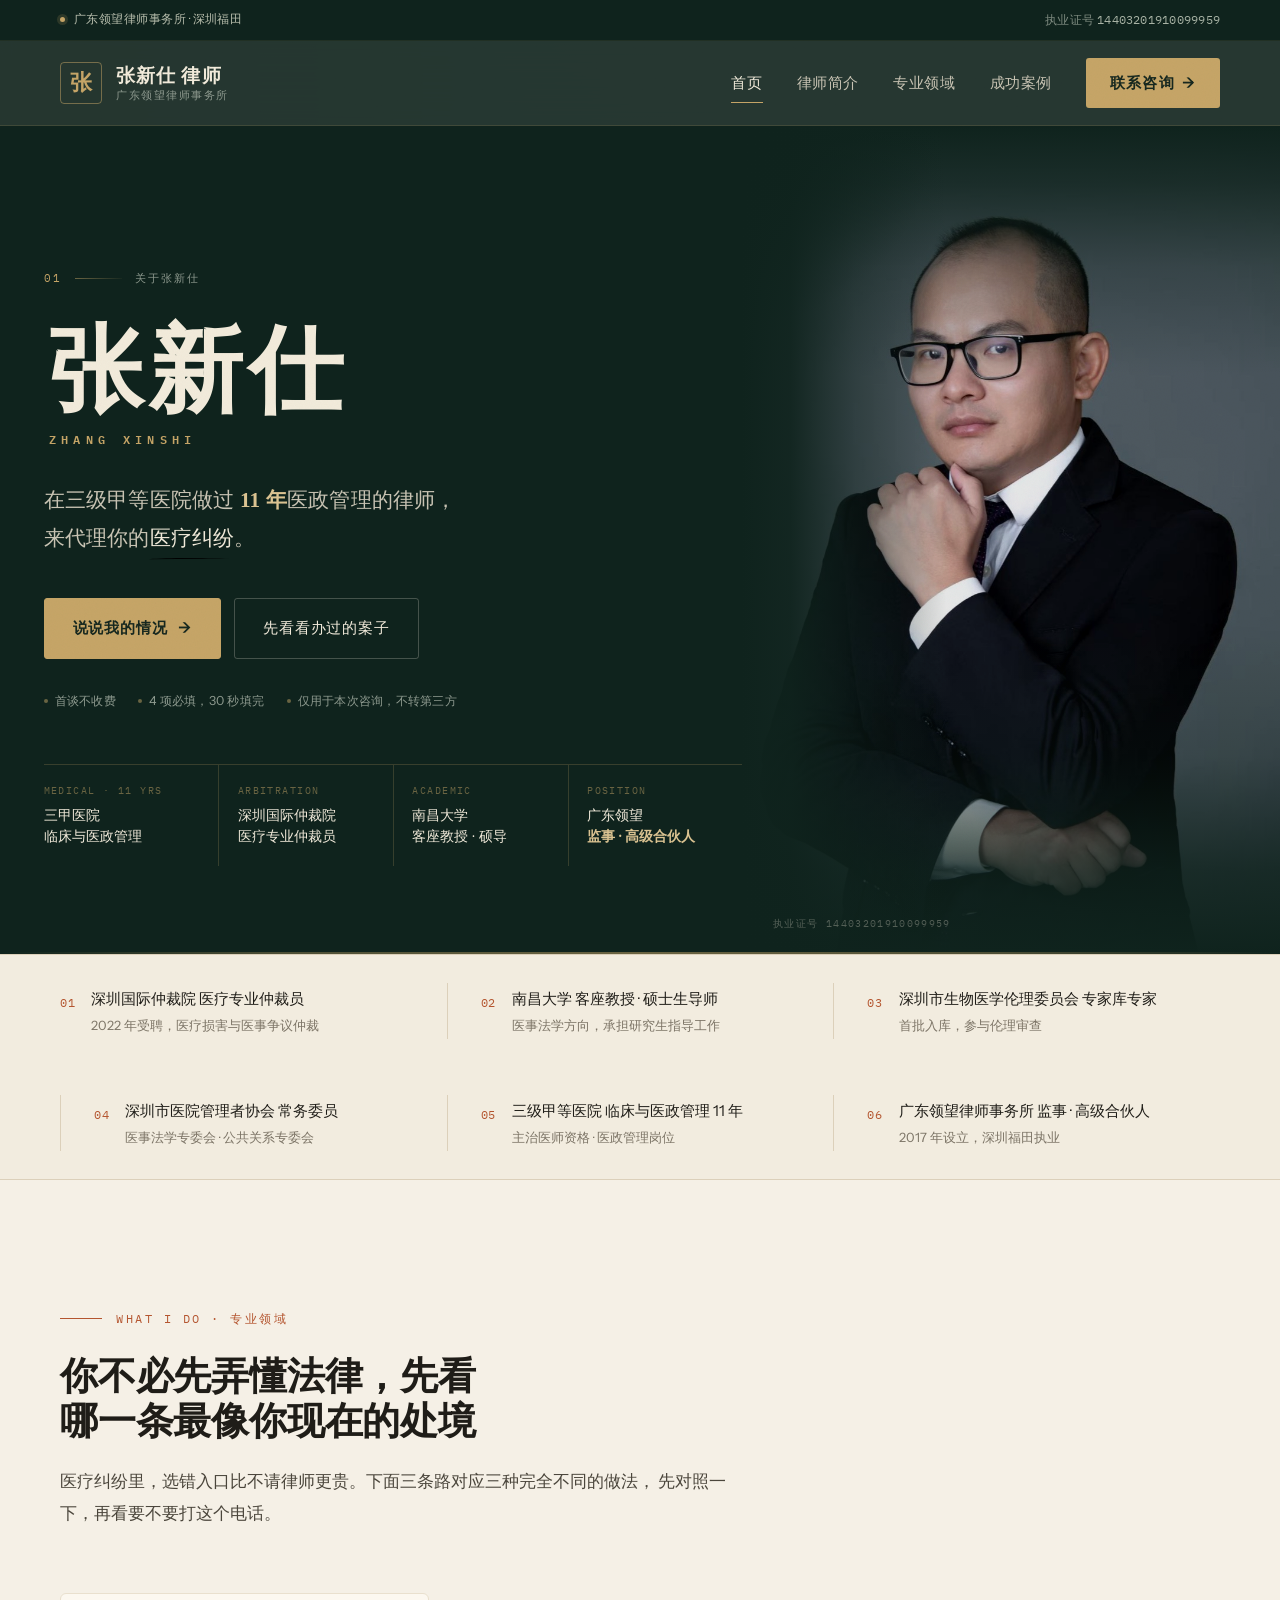
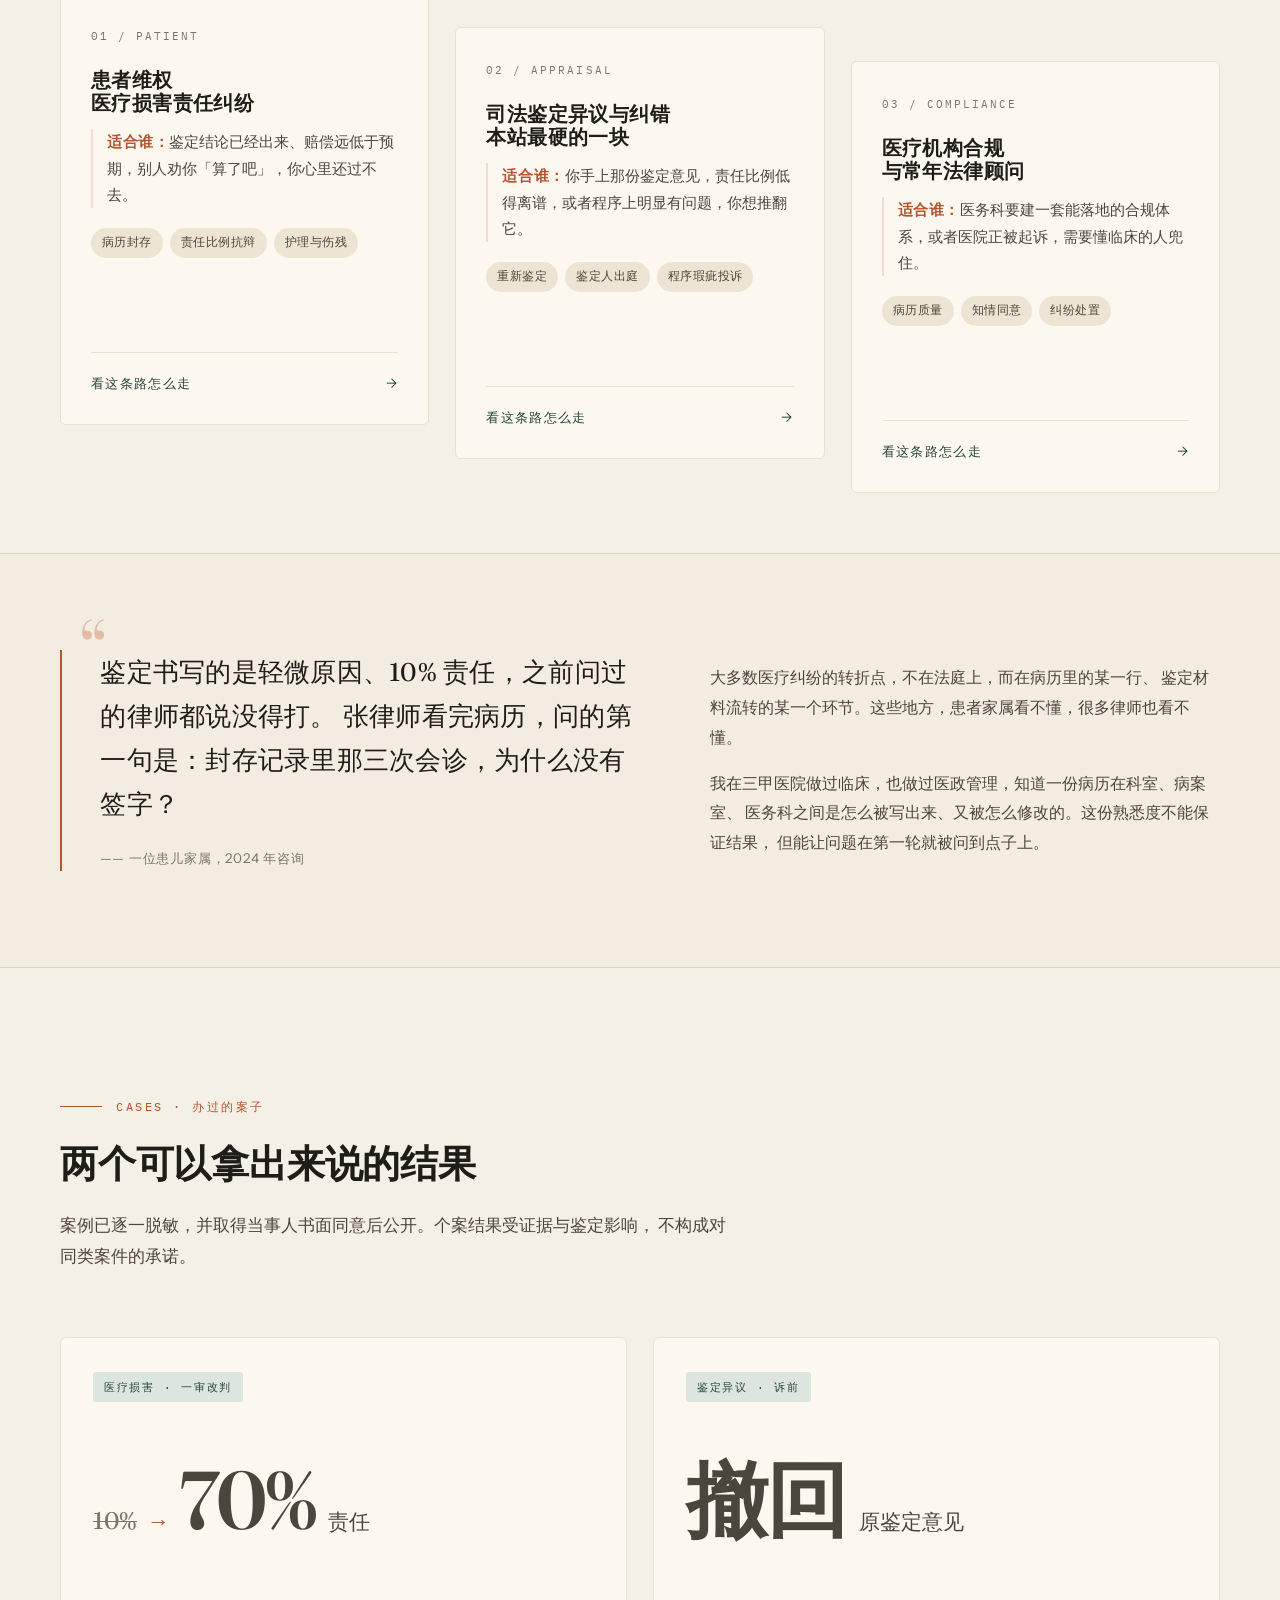
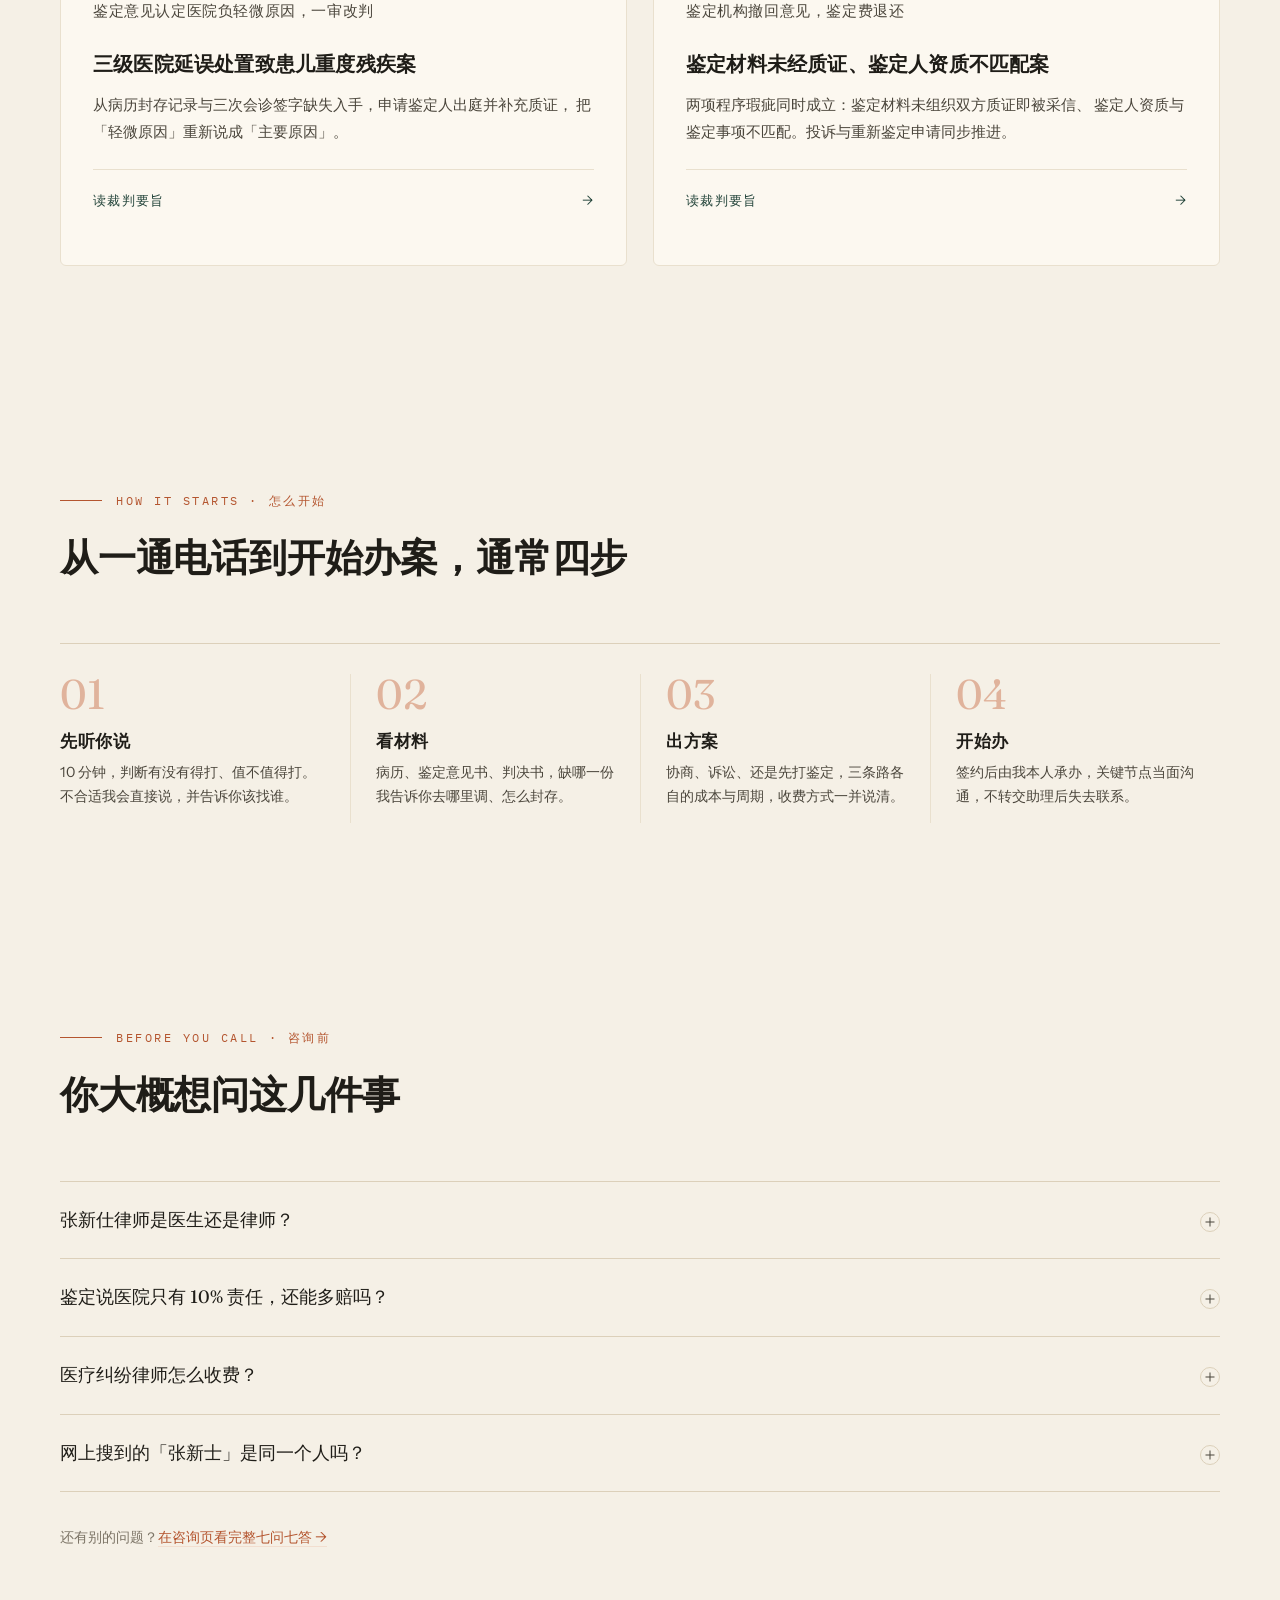
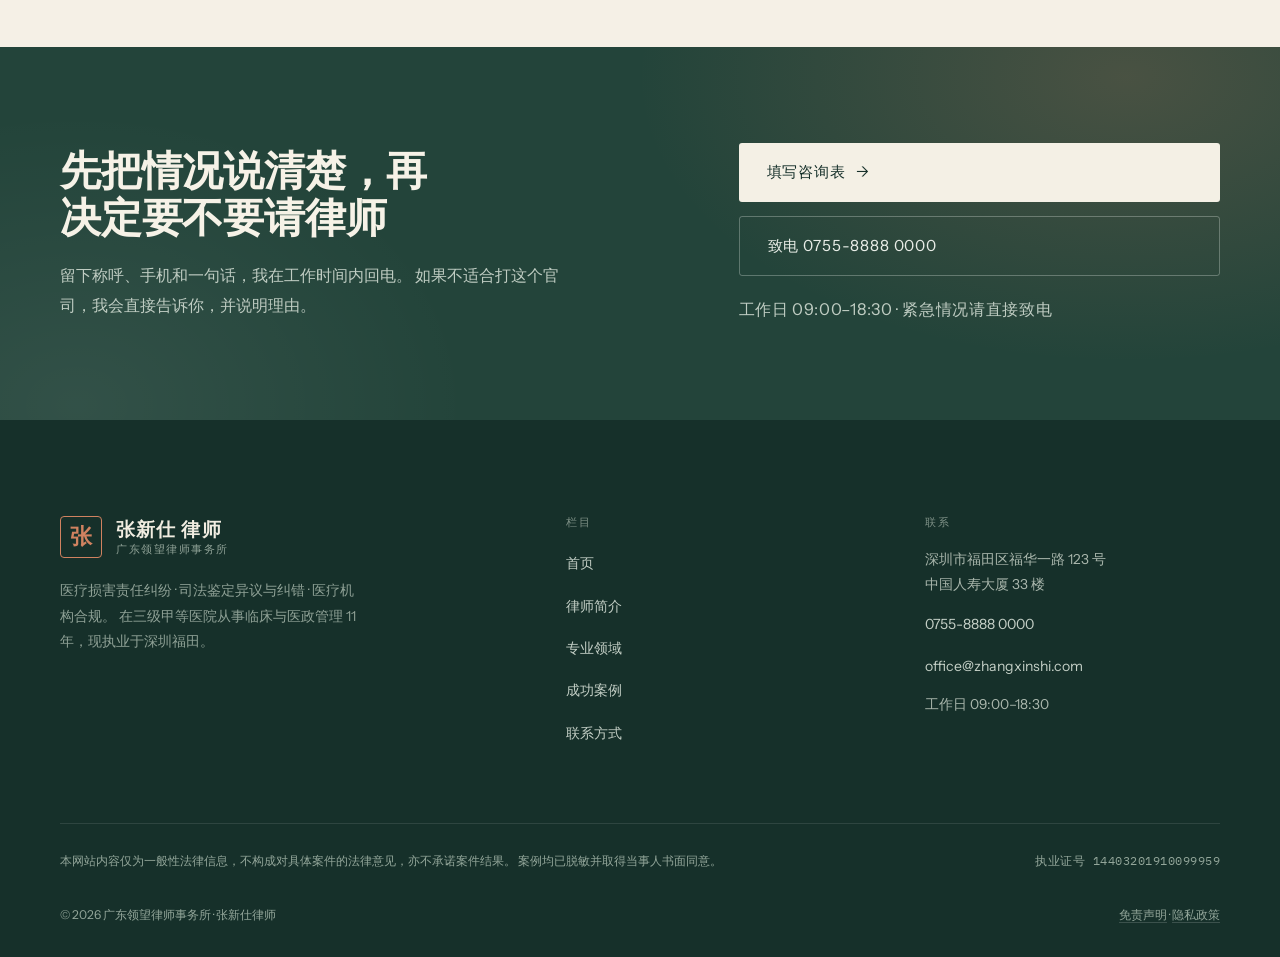
==== index.html @ 91d4848b "站点初始版本：5 页 + 设计系统（夜墨 + 纸页） - index / about / services / cases / contact 五页静态站 - assets：tokens.css 设计" ====
<!DOCTYPE html>
<html lang="zh-CN">
<head>
<meta charset="utf-8">
<meta name="viewport" content="width=device-width, initial-scale=1, viewport-fit=cover">
<title>张新仕律师｜医疗纠纷 · 医事合规 · 广东领望律师事务所</title>
<meta name="description" content="张新仕，广东领望律师事务所监事、高级合伙人。在三级甲等医院从事临床与医政管理 11 年，深圳国际仲裁院医疗专业仲裁员。专注医疗损害责任纠纷、司法鉴定异议与医疗机构合规。首谈不收费。">
<link rel="canonical" href="https://zhangxinshi.com/">
<meta property="og:type" content="website">
<meta property="og:title" content="张新仕律师｜做过 11 年医政管理的医疗律师">
<meta property="og:description" content="在三级甲等医院做过 11 年医政管理的律师，来代理你的医疗纠纷。">
<meta property="og:url" content="https://zhangxinshi.com/">
<meta name="theme-color" content="#0F231D">

<link rel="preconnect" href="https://fonts.googleapis.com">
<link rel="preconnect" href="https://fonts.gstatic.com" crossorigin>
<link href="https://fonts.googleapis.com/css2?family=Fraunces:ital,opsz,wght@0,9..144,400..700;1,9..144,400..600&family=Instrument+Sans:wght@400;500;600&family=IBM+Plex+Mono:wght@400;500&display=swap" rel="stylesheet">
<link rel="stylesheet" href="assets/css/tokens.css">
<link rel="stylesheet" href="assets/css/main.css">
<script>document.documentElement.classList.add('js');</script>

<script type="application/ld+json">
{
  "@context": "https://schema.org",
  "@graph": [
    {
      "@type": "Person",
      "@id": "https://zhangxinshi.com/#person",
      "name": "张新仕",
      "jobTitle": "律师、监事、高级合伙人",
      "worksFor": { "@id": "https://zhangxinshi.com/#legalservice" },
      "knowsAbout": ["医疗损害责任纠纷", "司法鉴定异议", "医疗机构合规", "医事法学"],
      "alumniOf": ["南昌大学"],
      "memberOf": [
        { "@type": "Organization", "name": "深圳国际仲裁院" },
        { "@type": "Organization", "name": "深圳市生物医学伦理委员会" }
      ],
      "url": "https://zhangxinshi.com/about/"
    },
    {
      "@type": "LegalService",
      "@id": "https://zhangxinshi.com/#legalservice",
      "name": "广东领望律师事务所",
      "url": "https://zhangxinshi.com/",
      "areaServed": "深圳及珠三角",
      "serviceType": ["医疗损害责任纠纷", "司法鉴定异议与纠错", "医疗机构合规与常年顾问"],
      "address": {
        "@type": "PostalAddress",
        "addressLocality": "深圳市",
        "addressRegion": "广东省",
        "streetAddress": "福田区福华一路 123 号中国人寿大厦 33 楼",
        "addressCountry": "CN"
      },
      "employee": { "@id": "https://zhangxinshi.com/#person" }
    }
  ]
}
</script>
<meta property="og:image" content="https://zhangxinshi.com/assets/img/og-cover.jpg">
<meta property="og:image:width" content="1200">
<meta property="og:image:height" content="630">
<meta property="og:image:alt" content="张新仕律师，广东领望律师事务所监事、高级合伙人">
<meta name="twitter:card" content="summary_large_image">
</head>
<body>

<!-- ============================ 顶部信息条 ============================ -->
<div class="topbar">
  <div class="wrap topbar-inner">
    <p class="topbar-note"><span class="dot"></span>广东领望律师事务所 · 深圳福田</p>
    <p class="topbar-meta">执业证号 <span class="mono">14403201910099959</span></p>
  </div>
</div>

<!-- ============================== 导航 ================================ -->
<header class="site-head">
  <div class="wrap head-inner">
    <a class="brand" href="index.html" aria-label="张新仕律师 首页">
      <span class="brand-seal" aria-hidden="true">张</span>
      <span class="brand-text">
        <strong>张新仕 律师</strong>
        <em>广东领望律师事务所</em>
      </span>
    </a>

    <nav class="nav" id="nav" aria-label="主导航">
      <a href="index.html" aria-current="page">首页</a>
      <a href="about.html">律师简介</a>
      <a href="services.html">专业领域</a>
      <a href="cases.html">成功案例</a>
      <a class="nav-cta" href="contact.html">联系咨询<span class="arrow" aria-hidden="true">→</span></a>
    </nav>

    <button class="nav-toggle" type="button" aria-label="打开菜单" aria-expanded="false" aria-controls="nav">
      <span></span>
    </button>
  </div>
</header>

<main>

  <!-- ============================ 首屏 Stage ============================ -->
  <section class="stage">
    <div class="stage-grid">

      <!-- 左栏：姓名 · 主张 · 资历 -->
      <div class="stage-copy">
        <p class="chap">
          <span>01</span>
          <span class="chap-rule" aria-hidden="true"></span>
          <span>关于张新仕</span>
        </p>

        <h1 class="stage-h1">
          <span class="stage-name">张新仕</span>
          <span class="stage-latin" aria-hidden="true">Zhang Xinshi</span>
          <span class="stage-claim">
            <span class="cl-a">在三级甲等医院做过 <em>11 年</em>医政管理的律师，</span>
            <span class="cl-b">来代理你的<span class="stage-hl">医疗纠纷<svg viewBox="0 0 300 14" preserveAspectRatio="none" aria-hidden="true"><path d="M3 9C62 4.2 138 2.8 297 6.6"/></svg></span>。</span>
          </span>
        </h1>

        <div class="stage-actions">
          <a class="btn btn--brass" href="contact.html">
            说说我的情况<span class="arrow" aria-hidden="true">→</span>
          </a>
          <a class="btn btn--outline" href="cases.html">先看看办过的案子</a>
        </div>

        <p class="stage-notes">
          <span>首谈不收费</span>
          <span>4 项必填，30 秒填完</span>
          <span>仅用于本次咨询，不转第三方</span>
        </p>

        <div class="stage-creds">
          <div>
            <p class="cred-k">Medical · 11 yrs</p>
            <p class="cred-v">三甲医院<br>临床与医政管理</p>
          </div>
          <div>
            <p class="cred-k">Arbitration</p>
            <p class="cred-v">深圳国际仲裁院<br>医疗专业仲裁员</p>
          </div>
          <div>
            <p class="cred-k">Academic</p>
            <p class="cred-v">南昌大学<br>客座教授 · 硕导</p>
          </div>
          <div>
            <p class="cred-k">Position</p>
            <p class="cred-v">广东领望<br><b>监事 · 高级合伙人</b></p>
          </div>
        </div>
      </div>

      <!-- 右栏：竖幅人像，三面溶入夜色 -->
      <figure class="stage-figure">
        <img src="assets/img/zhang-portrait-1400.jpg"
             alt="张新仕律师，广东领望律师事务所监事、高级合伙人"
             width="1279" height="1917" fetchpriority="high" decoding="async">
        <span class="figure-tag" aria-hidden="true">执业证号 14403201910099959</span>
      </figure>

    </div>
  </section>

  <!-- ============================= 信任条 ============================= -->
  <section class="trust" aria-label="任职与资质">
    <div class="wrap">
      <ul class="trust-inner">
        <li class="trust-item">
          <span class="num mono">01</span>
          <div>
            <p>深圳国际仲裁院 医疗专业仲裁员</p>
            <span>2022 年受聘，医疗损害与医事争议仲裁</span>
          </div>
        </li>
        <li class="trust-item">
          <span class="num mono">02</span>
          <div>
            <p>南昌大学 客座教授 · 硕士生导师</p>
            <span>医事法学方向，承担研究生指导工作</span>
          </div>
        </li>
        <li class="trust-item">
          <span class="num mono">03</span>
          <div>
            <p>深圳市生物医学伦理委员会 专家库专家</p>
            <span>首批入库，参与伦理审查</span>
          </div>
        </li>
        <li class="trust-item">
          <span class="num mono">04</span>
          <div>
            <p>深圳市医院管理者协会 常务委员</p>
            <span>医事法学专委会 · 公共关系专委会</span>
          </div>
        </li>
        <li class="trust-item">
          <span class="num mono">05</span>
          <div>
            <p>三级甲等医院 临床与医政管理 11 年</p>
            <span>主治医师资格 · 医政管理岗位</span>
          </div>
        </li>
        <li class="trust-item">
          <span class="num mono">06</span>
          <div>
            <p>广东领望律师事务所 监事 · 高级合伙人</p>
            <span>2017 年设立，深圳福田执业</span>
          </div>
        </li>
      </ul>
    </div>
  </section>

  <!-- ============================ 专业领域 =========================== -->
  <section class="section" id="services">
    <div class="wrap">
      <div class="section-head" data-reveal>
        <p class="kicker">What I do · 专业领域</p>
        <h2>你不必先弄懂法律，先看哪一条最像你现在的处境</h2>
        <p class="lede">
          医疗纠纷里，选错入口比不请律师更贵。下面三条路对应三种完全不同的做法，
          先对照一下，再看要不要打这个电话。
        </p>
      </div>

      <div class="svc-grid">
        <a class="svc-card" href="services.html#patient-rights" data-reveal>
          <p class="idx mono">01 / PATIENT</p>
          <h3>患者维权<br>医疗损害责任纠纷</h3>
          <p class="fit">
            <b>适合谁：</b>鉴定结论已经出来、赔偿远低于预期，别人劝你「算了吧」，你心里还过不去。
          </p>
          <div class="tags">
            <span>病历封存</span><span>责任比例抗辩</span><span>护理与伤残</span>
          </div>
          <p class="go">看这条路怎么走<span class="arrow" aria-hidden="true">→</span></p>
        </a>

        <a class="svc-card" href="services.html#appraisal" data-reveal data-delay="1">
          <p class="idx mono">02 / APPRAISAL</p>
          <h3>司法鉴定异议与纠错<br>本站最硬的一块</h3>
          <p class="fit">
            <b>适合谁：</b>你手上那份鉴定意见，责任比例低得离谱，或者程序上明显有问题，你想推翻它。
          </p>
          <div class="tags">
            <span>重新鉴定</span><span>鉴定人出庭</span><span>程序瑕疵投诉</span>
          </div>
          <p class="go">看这条路怎么走<span class="arrow" aria-hidden="true">→</span></p>
        </a>

        <a class="svc-card" href="services.html#compliance" data-reveal data-delay="2">
          <p class="idx mono">03 / COMPLIANCE</p>
          <h3>医疗机构合规<br>与常年法律顾问</h3>
          <p class="fit">
            <b>适合谁：</b>医务科要建一套能落地的合规体系，或者医院正被起诉，需要懂临床的人兜住。
          </p>
          <div class="tags">
            <span>病历质量</span><span>知情同意</span><span>纠纷处置</span>
          </div>
          <p class="go">看这条路怎么走<span class="arrow" aria-hidden="true">→</span></p>
        </a>
      </div>
    </div>
  </section>

  <!-- ============================== 引言 ============================= -->
  <section class="section section--tight" style="background:rgba(237,228,211,.34);border-block:1px solid var(--line)">
    <div class="wrap voices">
      <div class="quote-main" data-reveal>
        <blockquote>
          鉴定书写的是轻微原因、10% 责任，之前问过的律师都说没得打。
          张律师看完病历，问的第一句是：封存记录里那三次会诊，为什么没有签字？
        </blockquote>
        <cite>—— 一位患儿家属，2024 年咨询</cite>
      </div>

      <div class="voices-side" data-reveal data-delay="1">
        <p>
          大多数医疗纠纷的转折点，不在法庭上，而在病历里的某一行、
          鉴定材料流转的某一个环节。这些地方，患者家属看不懂，很多律师也看不懂。
        </p>
        <p>
          我在三甲医院做过临床，也做过医政管理，知道一份病历在科室、病案室、
          医务科之间是怎么被写出来、又被怎么修改的。这份熟悉度不能保证结果，
          但能让问题在第一轮就被问到点子上。
        </p>
      </div>
    </div>
  </section>

  <!-- ============================== 案例 ============================= -->
  <section class="section" id="cases">
    <div class="wrap">
      <div class="section-head" data-reveal>
        <p class="kicker">Cases · 办过的案子</p>
        <h2>两个可以拿出来说的结果</h2>
        <p class="lede">
          案例已逐一脱敏，并取得当事人书面同意后公开。个案结果受证据与鉴定影响，
          不构成对同类案件的承诺。
        </p>
      </div>

      <div class="case-grid">
        <a class="case-card" href="cases.html#case-70" data-reveal>
          <span class="case-tag">医疗损害 · 一审改判</span>
          <p class="case-figure">
            <span class="from">10%</span>
            <span class="arrow-sign" aria-hidden="true">→</span>
            <span class="to">70%</span>
            <span class="unit">责任</span>
          </p>
          <p class="case-caption">鉴定意见认定医院负轻微原因，一审改判</p>
          <h3>三级医院延误处置致患儿重度残疾案</h3>
          <p>
            从病历封存记录与三次会诊签字缺失入手，申请鉴定人出庭并补充质证，
            把「轻微原因」重新说成「主要原因」。
          </p>
          <p class="go">读裁判要旨<span class="arrow" aria-hidden="true">→</span></p>
        </a>

        <a class="case-card" href="cases.html#case-withdraw" data-reveal data-delay="1">
          <span class="case-tag">鉴定异议 · 诉前</span>
          <p class="case-figure">
            <span class="to">撤回</span>
            <span class="unit">原鉴定意见</span>
          </p>
          <p class="case-caption">鉴定机构撤回意见，鉴定费退还</p>
          <h3>鉴定材料未经质证、鉴定人资质不匹配案</h3>
          <p>
            两项程序瑕疵同时成立：鉴定材料未组织双方质证即被采信、
            鉴定人资质与鉴定事项不匹配。投诉与重新鉴定申请同步推进。
          </p>
          <p class="go">读裁判要旨<span class="arrow" aria-hidden="true">→</span></p>
        </a>
      </div>
    </div>
  </section>

  <!-- ============================== 流程 ============================= -->
  <section class="section section--tight">
    <div class="wrap">
      <div class="section-head" data-reveal>
        <p class="kicker">How it starts · 怎么开始</p>
        <h2>从一通电话到开始办案，通常四步</h2>
      </div>

      <ol class="steps" data-reveal>
        <li class="step">
          <p class="step-num">01</p>
          <h4>先听你说</h4>
          <p>10 分钟，判断有没有得打、值不值得打。不合适我会直接说，并告诉你该找谁。</p>
        </li>
        <li class="step">
          <p class="step-num">02</p>
          <h4>看材料</h4>
          <p>病历、鉴定意见书、判决书，缺哪一份我告诉你去哪里调、怎么封存。</p>
        </li>
        <li class="step">
          <p class="step-num">03</p>
          <h4>出方案</h4>
          <p>协商、诉讼、还是先打鉴定，三条路各自的成本与周期，收费方式一并说清。</p>
        </li>
        <li class="step">
          <p class="step-num">04</p>
          <h4>开始办</h4>
          <p>签约后由我本人承办，关键节点当面沟通，不转交助理后失去联系。</p>
        </li>
      </ol>
    </div>
  </section>

  <!-- =============================== FAQ ============================= -->
  <section class="section section--tight">
    <div class="wrap">
      <div class="section-head" data-reveal>
        <p class="kicker">Before you call · 咨询前</p>
        <h2>你大概想问这几件事</h2>
      </div>

      <div class="faq" data-reveal>
        <details>
          <summary>
            张新仕律师是医生还是律师？
            <span class="sign" aria-hidden="true"></span>
          </summary>
          <div class="answer">
            <strong>是律师，做过十一年医院管理，不是执业医师。</strong>
            医学本科毕业后在三级甲等医院从事临床与医政管理工作共 11 年，取得主治医师资格，
            之后转做律师，现为广东领望律师事务所监事、高级合伙人。
            用「医政管理」而不是「当医生」描述这段经历，是因为它同时解释了三件事：
            看得懂病历、看得懂鉴定、知道医院内部谁在决策。
            <span class="sign-line">张新仕 · 广东领望律师事务所</span>
          </div>
        </details>

        <details>
          <summary>
            鉴定说医院只有 10% 责任，还能多赔吗？
            <span class="sign" aria-hidden="true"></span>
          </summary>
          <div class="answer">
            <strong>能，但前提是找到鉴定意见本身的漏洞，而不是反复强调「医院有过错」。</strong>
            责任比例由鉴定意见中的原因力分析决定，要动它只有三条路：申请重新鉴定、
            申请鉴定人出庭接受质询、指出鉴定程序或材料瑕疵。
            这三条路都需要具体的技术理由，比如鉴定材料未经质证、鉴定人资质与鉴定事项不匹配、
            病历记载与鉴定所依据的事实不符。
            <span class="sign-line">张新仕 · 广东领望律师事务所</span>
          </div>
        </details>

        <details>
          <summary>
            医疗纠纷律师怎么收费？
            <span class="sign" aria-hidden="true"></span>
          </summary>
          <div class="answer">
            <strong>三种模式，按案件阶段选，首次沟通不收费。</strong>
            ①按阶段收费，适合事实清楚、只差走程序的案子；
            ②计时收费，适合需要先做鉴定评估、再决定是否起诉的案子；
            ③风险代理，适合赔偿金额较大、责任比例有争取空间的案子。
            具体采用哪一种，会在看完材料后给书面方案，写清金额与节点。
            <span class="sign-line">张新仕 · 广东领望律师事务所</span>
          </div>
        </details>

        <details>
          <summary>
            网上搜到的「张新士」是同一个人吗？
            <span class="sign" aria-hidden="true"></span>
          </summary>
          <div class="answer">
            <strong>不是。本人姓名用字为「张新仕」，「仕」为单人旁。</strong>
            网上存在同音不同字的其他法律从业者信息，与本网站所述人员无关。
            认准执业证号 14403201910099959 与执业机构「广东领望律师事务所」即可区分。
            <span class="sign-line">张新仕 · 广东领望律师事务所</span>
          </div>
        </details>
      </div>

      <p style="margin-top:32px;font-size:.9rem;color:var(--ink-3)">
        还有别的问题？<a href="contact.html" style="color:var(--clay);border-bottom:1px solid var(--clay-wash)">在咨询页看完整七问七答 →</a>
      </p>
    </div>
  </section>

  <!-- =============================== CTA ============================= -->
  <section class="cta-band">
    <div class="wrap cta-inner">
      <div>
        <h2>先把情况说清楚，再决定要不要请律师</h2>
        <p>
          留下称呼、手机和一句话，我在工作时间内回电。
          如果不适合打这个官司，我会直接告诉你，并说明理由。
        </p>
      </div>
      <div class="cta-actions">
        <a class="btn btn--primary" href="contact.html">
          填写咨询表<span class="arrow" aria-hidden="true">→</span>
        </a>
        <a class="btn btn--ghost" href="tel:+8675588880000">致电 0755-8888 0000</a>
        <p class="cta-note">工作日 09:00–18:30 · 紧急情况请直接致电</p>
      </div>
    </div>
  </section>

</main>

<!-- =============================== 页脚 ============================== -->
<footer class="site-foot">
  <div class="wrap">
    <div class="foot-grid">
      <div class="foot-brand">
        <a class="brand" href="index.html">
          <span class="brand-seal" aria-hidden="true">张</span>
          <span class="brand-text">
            <strong>张新仕 律师</strong>
            <em>广东领望律师事务所</em>
          </span>
        </a>
        <p>
          医疗损害责任纠纷 · 司法鉴定异议与纠错 · 医疗机构合规。
          在三级甲等医院从事临床与医政管理 11 年，现执业于深圳福田。
        </p>
      </div>

      <div class="foot-col">
        <h5>栏目</h5>
        <ul>
          <li><a href="index.html">首页</a></li>
          <li><a href="about.html">律师简介</a></li>
          <li><a href="services.html">专业领域</a></li>
          <li><a href="cases.html">成功案例</a></li>
          <li><a href="contact.html">联系方式</a></li>
        </ul>
      </div>

      <div class="foot-col">
        <h5>联系</h5>
        <ul>
          <li class="info">深圳市福田区福华一路 123 号<br>中国人寿大厦 33 楼</li>
          <li><a href="tel:+8675588880000">0755-8888 0000</a></li>
          <li><a href="mailto:office@zhangxinshi.com">office@zhangxinshi.com</a></li>
          <li class="info">工作日 09:00–18:30</li>
        </ul>
      </div>
    </div>

    <div class="foot-legal">
      <p>
        本网站内容仅为一般性法律信息，不构成对具体案件的法律意见，亦不承诺案件结果。
        案例均已脱敏并取得当事人书面同意。
      </p>
      <p class="lic">执业证号 14403201910099959</p>
    </div>
    <div class="foot-legal" style="padding-top:0;border-top:0">
      <p>© 2026 广东领望律师事务所 · 张新仕律师</p>
      <p><a href="#">免责声明</a> · <a href="#">隐私政策</a></p>
    </div>
  </div>
</footer>

<!-- ======================= 移动端底部常驻 CTA ======================== -->
<div class="dock">
  <a class="dock-call" href="tel:+8675588880000">
    <svg width="15" height="15" viewBox="0 0 16 16" fill="none" aria-hidden="true"><path d="M3.2 2h2.3l1.1 2.8-1.4 1a8.4 8.4 0 0 0 4 4l1-1.4L13 9.5v2.3c0 .9-.7 1.6-1.6 1.5A10.7 10.7 0 0 1 1.7 3.6C1.6 2.7 2.3 2 3.2 2Z" stroke="currentColor" stroke-width="1.3" stroke-linejoin="round"/></svg>
    打电话
  </a>
  <a class="dock-ask" href="contact.html">在线咨询</a>
</div>

<script src="assets/js/main.js"></script>
</body>
</html>
---- assets/css/tokens.css ----
/* ==========================================================================
   tokens.css —— 张新仕律师 · 全站设计变量唯一来源
   色彩 / 字体 / 字号阶梯 / 间距 / 阴影 / 动效，只在这里改
   调性：Organic × Editorial —— 纸面、墨色、森绿、陶土印章
   ========================================================================== */

:root {
  /* ---------- 纸面 · 主色 60% ---------- */
  --paper:        #F5F0E6;
  --paper-deep:   #EDE4D3;
  --paper-raise:  #FCF8F0;
  --line:         #DCD0BA;
  --line-soft:    #E9E0CE;

  /* ---------- 墨色 · 文字 ---------- */
  --ink:          #1F1D18;
  --ink-2:        #4B463C;
  --ink-3:        #7C7466;

  /* ---------- 森绿 · 次色 30% ---------- */
  --forest:       #23443A;
  --forest-deep:  #16302A;
  --forest-soft:  #46685C;
  --forest-wash:  #DDE5DF;

  /* ---------- 陶土 · 强调 10% ---------- */
  --clay:         #B4552F;
  --clay-soft:    #D08260;
  --clay-wash:    #F2DECF;
  --seal:         #A03A26;

  /* ---------- 夜墨 · 首屏与页头 ----------
     森绿压到近黑。选绿不选蓝，是与人物照的灰蓝底（#4A5861）错开——
     同色系会糊成一片，邻近色才有层次：照片是冷灰，底色是冷绿。 */
  --night:        #0F231D;
  --night-2:      #14302A;
  --night-line:   rgba(198, 165, 103, .22);
  --bone:         #F2EBDB;   /* 夜底上的主文字，不用纯白，避免过曝 */
  --bone-2:       #C9C4B4;
  --bone-3:       #8E9A8F;   /* 夜底上的辅助小字 */

  /* ---------- 黄铜 · 夜底专用强调 ----------
     只在深底出现，浅底不用。面积控制在 5% 以内：细线、编号、小标签。 */
  --brass:        #C6A567;
  --brass-soft:   #DCC492;
  --brass-dim:    rgba(198, 165, 103, .5);

  /* ---------- 字体 ----------
     中文标题走宋体系（Songti SC / Noto Serif SC），出版物与法度的双重联想；
     拉丁标题 Fraunces（可变衬线，soft 轴带圆润感，不冷硬）；
     正文 Instrument Sans + 苹方，克制、易读。
     中文不使用 Web Font：一套中文字重动辄数百 KB，是首屏体积杀手。 */
  --font-display: "Fraunces", "Songti SC", "Noto Serif SC", "Source Han Serif SC", "SimSun", Georgia, serif;
  --font-body:    "Instrument Sans", "PingFang SC", "Hiragino Sans GB", "Microsoft YaHei", "Noto Sans SC", sans-serif;
  --font-mono:    "IBM Plex Mono", "SF Mono", "Menlo", monospace;

  /* ---------- 字号阶梯 ----------
     正文 17px → 小节 48px → 主标题 76px，约 4.5 倍跳跃，不做 1.5 倍的安全牌 */
  --fs-micro:  0.72rem;
  --fs-small:  0.84rem;
  --fs-body:   1.0625rem;
  --fs-lead:   clamp(1.0625rem, 1.25vw, 1.25rem);
  --fs-h3:     clamp(1.2rem, 1.55vw, 1.45rem);
  --fs-h2:     clamp(1.85rem, 3vw, 2.95rem);
  --fs-h1:     clamp(2.2rem, 4.3vw, 3.9rem);
  --fs-mega:   clamp(3rem, 6.4vw, 5.6rem);

  /* ---------- 间距 · 8pt 栅格 ---------- */
  --sp-1: 0.5rem;
  --sp-2: 1rem;
  --sp-3: 1.5rem;
  --sp-4: 2.5rem;
  --sp-5: 4rem;
  --sp-6: 6rem;
  --sp-7: 8rem;

  /* ---------- 形态 ---------- */
  --radius-s: 3px;
  --radius-m: 6px;
  --radius-l: 16px;

  --shadow-card: 0 1px 2px rgba(45, 38, 26, .05), 0 12px 30px -16px rgba(45, 38, 26, .20);
  --shadow-lift: 0 2px 4px rgba(45, 38, 26, .06), 0 28px 52px -24px rgba(45, 38, 26, .30);

  --ease: cubic-bezier(.22, .61, .36, 1);
  --wrap: 1240px;
  --measure: 40em;
}

/* ==========================================================================
   Reset
   ========================================================================== */

*,
*::before,
*::after { box-sizing: border-box; }

html {
  -webkit-text-size-adjust: 100%;
  scroll-behavior: smooth;
  scroll-padding-top: 6rem;
}

body {
  margin: 0;
  font-family: var(--font-body);
  font-size: var(--fs-body);
  line-height: 1.85;
  color: var(--ink-2);
  background-color: var(--paper);
  /* 纸面氛围：三处极淡的暖光斑 + 边缘压暗，拒绝纯色背景 */
  background-image:
    radial-gradient(1100px 640px at 82% -8%, #FCF4E3 0%, rgba(252, 244, 227, 0) 62%),
    radial-gradient(820px 560px at 4% 10%, #F0E8D6 0%, rgba(240, 232, 214, 0) 58%),
    radial-gradient(900px 700px at 50% 104%, #E7E4D2 0%, rgba(231, 228, 210, 0) 60%);
  background-attachment: fixed;
  -webkit-font-smoothing: antialiased;
  -moz-osx-font-smoothing: grayscale;
  overflow-x: hidden;
}

/* 纸张颗粒 —— 叠在最上层，pointer-events 关闭，只做质感 */
body::after {
  content: "";
  position: fixed;
  inset: 0;
  z-index: 9998;
  pointer-events: none;
  opacity: .045;
  mix-blend-mode: multiply;
  background-image: url("data:image/svg+xml,%3Csvg xmlns='http://www.w3.org/2000/svg' width='160' height='160'%3E%3Cfilter id='n'%3E%3CfeTurbulence type='fractalNoise' baseFrequency='0.82' numOctaves='3' stitchTiles='stitch'/%3E%3C/filter%3E%3Crect width='160' height='160' filter='url(%23n)'/%3E%3C/svg%3E");
}

h1, h2, h3, h4, h5, h6 {
  margin: 0;
  font-family: var(--font-display);
  font-weight: 600;
  line-height: 1.16;
  letter-spacing: -0.005em;
  color: var(--ink);
  text-wrap: balance;
}

p { margin: 0; }

a {
  color: inherit;
  text-decoration: none;
}

img, svg { display: block; max-width: 100%; }

ul, ol { margin: 0; padding: 0; list-style: none; }

button {
  font: inherit;
  color: inherit;
  border: 0;
  background: none;
  cursor: pointer;
}

:focus-visible {
  outline: 2px solid var(--clay);
  outline-offset: 3px;
  border-radius: 2px;
}

::selection {
  background: var(--clay-wash);
  color: var(--ink);
}
---- assets/css/main.css ----
/* ==========================================================================
   main.css —— 组件与布局
   依赖 tokens.css
   ========================================================================== */

/* --------------------------------------------------------------------------
   1. 通用容器与排版原子
   -------------------------------------------------------------------------- */

.wrap {
  width: 100%;
  max-width: var(--wrap);
  margin-inline: auto;
  padding-inline: 40px;
}

.mono {
  font-family: var(--font-mono);
  font-variant-numeric: tabular-nums;
  letter-spacing: .02em;
}

.section {
  position: relative;
  padding-block: var(--sp-7);
}

.section--tight { padding-block: var(--sp-6); }

.section-head {
  max-width: 46rem;
  margin-bottom: var(--sp-5);
}

.section-head .kicker {
  display: flex;
  align-items: center;
  gap: 14px;
  margin-bottom: var(--sp-3);
  font-family: var(--font-mono);
  font-size: var(--fs-micro);
  letter-spacing: .22em;
  text-transform: uppercase;
  color: var(--clay);
}

.section-head .kicker::before {
  content: "";
  width: 42px;
  height: 1px;
  background: var(--clay);
  flex: none;
}

.section-head h2 {
  font-size: var(--fs-h2);
  margin-bottom: var(--sp-3);
}

.section-head .lede {
  font-size: var(--fs-lead);
  color: var(--ink-2);
  max-width: 40em;
}

.section-head--center {
  margin-inline: auto;
  text-align: center;
}

.section-head--center .kicker { justify-content: center; }
.section-head--center .kicker::after {
  content: "";
  width: 42px;
  height: 1px;
  background: var(--clay);
}

.rule {
  height: 1px;
  background: var(--line);
  border: 0;
  margin: 0;
}

/* 手绘下划线 —— 唯一强调元素的载体 */
.hl {
  position: relative;
  display: inline-block;
  white-space: nowrap;
}

.hl svg {
  position: absolute;
  left: -2%;
  bottom: -0.24em;
  width: 104%;
  height: .15em;
  overflow: visible;
  color: var(--clay-soft);
}

.hl path {
  fill: none;
  stroke: currentColor;
  stroke-width: 2.4;
  stroke-linecap: round;
  stroke-dasharray: 320;
  stroke-dashoffset: 320;
}

.hl--done path,
.hero .hl path { animation: draw-line 1s var(--ease) 1.15s forwards; }

@keyframes draw-line {
  to { stroke-dashoffset: 0; }
}

/* --------------------------------------------------------------------------
   2. 顶部信息条 + 导航
   -------------------------------------------------------------------------- */

.topbar {
  background: var(--night);
  color: #B9BFAE;
  border-bottom: 1px solid rgba(198, 165, 103, .1);
}

.topbar-inner {
  display: flex;
  justify-content: space-between;
  align-items: center;
  gap: var(--sp-3);
  min-height: 40px;
  font-size: var(--fs-micro);
  letter-spacing: .04em;
}

.topbar-note {
  display: flex;
  align-items: center;
  gap: 9px;
}

.topbar-note .dot {
  width: 5px;
  height: 5px;
  border-radius: 50%;
  background: var(--brass);
  box-shadow: 0 0 0 3px rgba(198, 165, 103, .16);
  flex: none;
}

.topbar-meta { color: #7E8B80; }
.topbar-meta .mono { color: #A9B4A6; }

.site-head {
  position: sticky;
  top: 0;
  z-index: 900;
  background: rgba(15, 35, 29, .9);
  backdrop-filter: blur(18px) saturate(1.05);
  -webkit-backdrop-filter: blur(18px) saturate(1.05);
  border-bottom: 1px solid rgba(198, 165, 103, .16);
  transition: box-shadow .35s var(--ease), background .35s var(--ease);
}

.site-head.is-stuck {
  box-shadow: 0 14px 34px -26px rgba(0, 0, 0, .8);
  background: rgba(15, 35, 29, .975);
}

.head-inner {
  display: flex;
  align-items: center;
  justify-content: space-between;
  gap: var(--sp-3);
  min-height: 84px;
}

/* 品牌 */
.brand {
  display: flex;
  align-items: center;
  gap: 14px;
  flex: none;
}

.brand-seal {
  display: grid;
  place-items: center;
  width: 42px;
  height: 42px;
  flex: none;
  border: 1.5px solid var(--brass-dim);
  border-radius: 4px;
  color: var(--brass);
  font-family: var(--font-display);
  font-size: 22px;
  font-weight: 700;
  line-height: 1;
  padding-bottom: 2px;
}

.brand-text {
  display: flex;
  flex-direction: column;
  gap: 2px;
  line-height: 1.25;
}

.brand-text strong {
  font-family: var(--font-display);
  font-size: 1.16rem;
  font-weight: 600;
  letter-spacing: .06em;
  color: var(--bone);
}

.brand-text em {
  font-style: normal;
  font-size: 0.68rem;
  letter-spacing: .14em;
  color: var(--bone-3);
}

/* 主导航 */
.nav {
  display: flex;
  align-items: center;
  gap: 34px;
}

.nav a {
  position: relative;
  font-size: 0.94rem;
  letter-spacing: .04em;
  color: var(--bone-2);
  padding-block: 6px;
  transition: color .25s var(--ease);
}

.nav a::after {
  content: "";
  position: absolute;
  left: 0;
  bottom: 0;
  width: 100%;
  height: 1px;
  background: var(--brass);
  transform: scaleX(0);
  transform-origin: left;
  transition: transform .3s var(--ease);
}

.nav a:hover { color: var(--brass-soft); }
.nav a:hover::after,
.nav a[aria-current="page"]::after { transform: scaleX(1); }
.nav a[aria-current="page"] { color: var(--bone); }

.nav .nav-cta {
  padding: 11px 24px;
  border-radius: var(--radius-s);
  background: var(--brass);
  color: #17281F;
  font-weight: 600;
  letter-spacing: .08em;
  transition: background .3s var(--ease), transform .3s var(--ease);
}

.nav .nav-cta::after { display: none; }

.nav .nav-cta:hover {
  background: var(--brass-soft);
  transform: translateY(-1px);
}

.nav-cta .arrow {
  display: inline-block;
  margin-left: 7px;
  transition: transform .3s var(--ease);
}

.nav-cta:hover .arrow { transform: translateX(3px); }

/* 汉堡 */
.nav-toggle {
  display: none;
  width: 44px;
  height: 44px;
  margin-right: -8px;
  align-items: center;
  justify-content: center;
}

.nav-toggle span {
  position: relative;
  width: 22px;
  height: 1.5px;
  background: var(--bone);
  transition: transform .3s var(--ease), background .3s var(--ease);
}

.nav-toggle span::before,
.nav-toggle span::after {
  content: "";
  position: absolute;
  left: 0;
  width: 22px;
  height: 1.5px;
  background: var(--ink);
  transition: transform .3s var(--ease), top .3s var(--ease);
}

.nav-toggle span::before { top: -7px; }
.nav-toggle span::after { top: 7px; }

.nav-toggle[aria-expanded="true"] span { background: transparent; }
.nav-toggle[aria-expanded="true"] span::before { top: 0; transform: rotate(45deg); }
.nav-toggle[aria-expanded="true"] span::after { top: 0; transform: rotate(-45deg); }

/* --------------------------------------------------------------------------
   2b. 首屏 Stage —— 夜墨底 + 竖幅人像
   版式骨架取自 legalmindlaw：巨字姓名 / 章节编号 / 右侧人像带 / 底部资历横带。
   三处改造：藏青换成森绿的夜；金色只落在细线与编号上，不铺面；
   人像不做抠图，靠三道渐变把照片的灰蓝底溶进夜色（照片底色 #4A5861
   与夜墨 #0F231D 同属冷域，羽化后不露接缝）。
   -------------------------------------------------------------------------- */

.stage {
  position: relative;
  background: var(--night);
  color: var(--bone);
  overflow: clip;
}

.stage-grid {
  display: grid;
  grid-template-columns: minmax(0, 1fr) minmax(0, 42%);
  min-height: clamp(620px, 92vh, 960px);
}

/* ---- 左栏 ---- */
.stage-copy {
  position: relative;
  z-index: 2;
  display: flex;
  flex-direction: column;
  justify-content: center;
  padding: clamp(3.4rem, 6vw, 5.6rem) clamp(1.4rem, 3.4vw, 3.2rem) clamp(0rem, 2vw, 1.4rem);
  padding-left: max(clamp(1.4rem, 3.4vw, 3.2rem), calc((100vw - 1240px) / 2));
}

/* 章节编号：01 —— 关于张新仕 */
.chap {
  display: flex;
  align-items: center;
  gap: .85rem;
  margin-bottom: clamp(1.5rem, 2.6vw, 2.4rem);
  font-family: var(--font-mono);
  font-size: .68rem;
  letter-spacing: .2em;
  color: var(--brass);
}
.chap-rule {
  width: clamp(26px, 3.6vw, 52px);
  height: 1px;
  background: linear-gradient(to right, var(--brass-dim), rgba(198, 165, 103, .05));
}
.chap span:last-child {
  color: var(--bone-3);
  letter-spacing: .18em;
}

/* 姓名：全站最大的一号字 */
.stage-h1 { margin: 0; }

.stage-name {
  display: block;
  font-family: "Songti SC", "Noto Serif SC", "Source Han Serif SC", "SimSun", Georgia, serif;
  font-size: clamp(3.3rem, 7.4vw, 6.4rem);
  font-weight: 700;
  line-height: 1.04;
  letter-spacing: .05em;
  text-indent: .05em;
  color: var(--bone);
}

.stage-latin {
  display: block;
  margin-top: .8rem;
  font-family: var(--font-mono);
  font-size: .72rem;
  letter-spacing: .46em;
  text-indent: .46em;
  color: var(--brass);
  text-transform: uppercase;
}

/* 主张：不进 H1 的语义层，但视觉上是第二层级 */
.stage-claim {
  display: block;
  margin-top: clamp(1.7rem, 2.8vw, 2.6rem);
  max-width: 24em;
  font-family: "Songti SC", "Noto Serif SC", serif;
  font-size: clamp(1.16rem, 1.65vw, 1.5rem);
  font-weight: 400;
  line-height: 1.78;
  color: var(--bone-2);
  letter-spacing: .01em;
}
.stage-claim .cl-a,
.stage-claim .cl-b { display: inline; }
.stage-claim em {
  font-style: normal;
  color: var(--brass-soft);
  font-weight: 600;
}

/* 深底上的手绘下划线，改用黄铜 */
.stage-hl {
  position: relative;
  display: inline-block;
  white-space: nowrap;
  color: var(--bone);
}
.stage-hl svg {
  position: absolute;
  left: -2%;
  bottom: -.13em;
  width: 104%;
  height: .16em;
  overflow: visible;
  color: var(--brass);
}
.stage-hl svg path {
  stroke-dasharray: 300;
  stroke-dashoffset: 300;
  animation: draw-line 1.1s var(--ease) .9s forwards;
}

/* 按钮 */
.stage-actions {
  display: flex;
  flex-wrap: wrap;
  gap: .8rem;
  margin-top: clamp(1.9rem, 3.2vw, 2.8rem);
}
.btn--brass {
  background: var(--brass);
  border: 1px solid var(--brass);
  color: #17281F;
  font-weight: 600;
}
.btn--brass:hover {
  background: var(--brass-soft);
  border-color: var(--brass-soft);
  color: #17281F;
}
.btn--outline {
  background: transparent;
  border: 1px solid rgba(242, 235, 219, .24);
  color: var(--bone);
}
.btn--outline:hover {
  border-color: rgba(242, 235, 219, .5);
  color: var(--bone);
  background: rgba(242, 235, 219, .06);
}

.stage-notes {
  display: flex;
  flex-wrap: wrap;
  gap: .35rem 1.4rem;
  margin-top: clamp(1.4rem, 2.4vw, 2rem);
  font-size: .78rem;
  letter-spacing: .02em;
  color: var(--bone-3);
}
.stage-notes span {
  display: inline-flex;
  align-items: center;
  gap: 7px;
}
.stage-notes span::before {
  content: "";
  width: 4px;
  height: 4px;
  border-radius: 50%;
  background: var(--brass-dim);
}

/* 资历横带：四格，等宽细线分隔 */
.stage-creds {
  display: grid;
  grid-template-columns: repeat(4, minmax(0, 1fr));
  margin-top: clamp(2.4rem, 4vw, 3.8rem);
  margin-right: calc(-1 * clamp(1.4rem, 3.4vw, 3.2rem));
  border-top: 1px solid var(--night-line);
}
.stage-creds > div {
  padding: 1.1rem .95rem 1.15rem 1.15rem;
  border-left: 1px solid var(--night-line);
}
.stage-creds > div:first-child {
  padding-left: 0;
  border-left: 0;
}
.cred-k {
  font-family: var(--font-mono);
  font-size: .6rem;
  letter-spacing: .15em;
  text-transform: uppercase;
  color: var(--brass-dim);
  margin-bottom: .4rem;
  white-space: nowrap;
}
.cred-v {
  font-family: "Songti SC", "Noto Serif SC", serif;
  font-size: clamp(.86rem, 1vw, .98rem);
  line-height: 1.5;
  color: var(--bone);
}
.cred-v b {
  font-weight: 600;
  color: var(--brass-soft);
}

/* ---- 右栏：人像带 ---- */
.stage-figure {
  position: relative;
  margin: 0;                 /* figure 默认左右 40px 外边距，必须归零 */
  overflow: hidden;
  background: #4A5861;
}
.stage-figure img {
  position: absolute;
  inset: 0;
  width: 100%;
  height: 100%;
  object-fit: cover;
  object-position: 52% 8%;
  filter: saturate(.88) contrast(1.03) brightness(.9);
}
/* 三面溶解：左缘进夜色、底边进夜色、顶边压暗 */
.stage-figure::after {
  content: "";
  position: absolute;
  inset: 0;
  background:
    linear-gradient(to right,
      var(--night) 0%,
      rgba(15, 35, 29, .93) 9%,
      rgba(15, 35, 29, .46) 21%,
      rgba(15, 35, 29, 0) 38%),
    linear-gradient(to top,
      var(--night) 0%,
      rgba(15, 35, 29, .8) 10%,
      rgba(15, 35, 29, .22) 24%,
      rgba(15, 35, 29, 0) 38%),
    linear-gradient(to bottom,
      var(--night) 0%,
      rgba(15, 35, 29, .78) 7%,
      rgba(15, 35, 29, .3) 17%,
      rgba(15, 35, 29, 0) 30%),
    radial-gradient(120% 80% at 0% 0%,
      var(--night) 0%,
      rgba(15, 35, 29, .55) 14%,
      rgba(15, 35, 29, 0) 30%);
  pointer-events: none;
}
/* 照片右下角：执业证号，像底片边缘的编号 */
.stage-figure .figure-tag {
  position: absolute;
  z-index: 2;
  left: clamp(1.2rem, 2.4vw, 2rem);
  bottom: 1.35rem;
  font-family: var(--font-mono);
  font-size: .6rem;
  letter-spacing: .14em;
  color: rgba(242, 235, 219, .3);
}

/* 收尾：一道淡金压边，作为深底与纸页的转场 */
.stage::after {
  content: "";
  position: absolute;
  left: 0;
  right: 0;
  bottom: 0;
  height: 2px;
  background: linear-gradient(to right,
    rgba(198, 165, 103, 0) 0%,
    rgba(198, 165, 103, .34) 22%,
    rgba(198, 165, 103, .5) 50%,
    rgba(198, 165, 103, .34) 78%,
    rgba(198, 165, 103, 0) 100%);
  pointer-events: none;
}

/* 桌面端主张分两行，移动端允许自然续行 */
@media (min-width: 900px) {
  .stage-claim .cl-b { display: block; }
}

/* --------------------------------------------------------------------------
   3. Hero（旧版纸质首屏，保留给内页与降级场景）
   -------------------------------------------------------------------------- */

.hero {
  position: relative;
  padding-top: clamp(3.5rem, 6vw, 6.5rem);
  padding-bottom: clamp(4rem, 7vw, 8rem);
  overflow: clip;
}

/* 背景：一道极淡的斜向光带，打破纯纸面的平 */
.hero::before {
  content: "";
  position: absolute;
  top: -30%;
  right: -10%;
  width: 62%;
  height: 130%;
  background: radial-gradient(closest-side, rgba(180, 85, 47, .07), rgba(180, 85, 47, 0) 72%);
  pointer-events: none;
}

.hero-grid {
  position: relative;
  display: grid;
  grid-template-columns: minmax(0, 7.6fr) minmax(0, 4.4fr);
  gap: clamp(2rem, 4vw, 4rem);
  align-items: start;
}

.hero-copy { max-width: 44rem; }

.eyebrow {
  display: flex;
  align-items: center;
  gap: 14px;
  margin-bottom: clamp(1.5rem, 3vw, 2.4rem);
  font-family: var(--font-mono);
  font-size: var(--fs-micro);
  letter-spacing: .2em;
  text-transform: uppercase;
  color: var(--ink-3);
}

.eyebrow::before {
  content: "";
  width: 46px;
  height: 1px;
  background: var(--clay);
  flex: none;
}

.hero-title {
  font-size: var(--fs-h1);
  line-height: 1.14;
  letter-spacing: -0.012em;
  margin-bottom: clamp(1.6rem, 2.4vw, 2.2rem);
}

.hero-title .line { display: block; }

.hero-title em {
  font-style: italic;
  font-family: var(--font-display);
  color: var(--clay);
  font-weight: 500;
  letter-spacing: 0;
  white-space: nowrap;
}

.hero-sub {
  font-size: var(--fs-lead);
  line-height: 1.9;
  color: var(--ink-2);
  max-width: 33em;
  margin-bottom: var(--sp-4);
}

.hero-sub strong {
  font-weight: 600;
  color: var(--ink);
  background: linear-gradient(transparent 62%, var(--clay-wash) 62%);
  padding-inline: 2px;
}

.hero-actions {
  display: flex;
  flex-wrap: wrap;
  align-items: center;
  gap: 14px 22px;
  margin-bottom: var(--sp-4);
}

.btn {
  display: inline-flex;
  align-items: center;
  gap: 10px;
  padding: 15px 28px;
  border-radius: var(--radius-s);
  font-size: 0.96rem;
  letter-spacing: .06em;
  transition: transform .3s var(--ease), background .3s var(--ease),
              box-shadow .3s var(--ease), border-color .3s var(--ease), color .3s var(--ease);
}

.btn .arrow { transition: transform .3s var(--ease); }
.btn:hover .arrow { transform: translateX(4px); }

.btn--primary {
  background: var(--forest);
  color: #F4F0E5;
  box-shadow: 0 14px 26px -18px rgba(22, 48, 42, .9);
}

.btn--primary:hover {
  background: var(--forest-deep);
  transform: translateY(-2px);
  box-shadow: 0 20px 34px -18px rgba(22, 48, 42, .85);
}

.btn--ghost {
  border: 1px solid var(--line);
  color: var(--ink);
  background: rgba(252, 248, 240, .5);
}

.btn--ghost:hover {
  border-color: var(--forest-soft);
  background: var(--paper-raise);
  transform: translateY(-2px);
}

.btn--clay {
  background: var(--clay);
  color: #FFF8F0;
  box-shadow: 0 16px 30px -18px rgba(180, 85, 47, .95);
}

.btn--clay:hover {
  background: #9E4826;
  transform: translateY(-2px);
}

.btn--block { width: 100%; justify-content: center; }

.hero-footnote {
  display: flex;
  flex-wrap: wrap;
  align-items: center;
  gap: 8px 18px;
  font-size: var(--fs-small);
  color: var(--ink-3);
}

.hero-footnote .tick {
  display: inline-flex;
  align-items: center;
  gap: 6px;
}

.hero-footnote .tick::before {
  content: "";
  width: 5px;
  height: 5px;
  border-radius: 50%;
  background: var(--forest-soft);
}

/* --------------------------------------------------------------------------
   4. 档案卡（难忘元素）
   -------------------------------------------------------------------------- */

.dossier {
  position: relative;
  background: var(--paper-raise);
  border: 1px solid var(--line);
  border-top: 3px solid var(--forest);
  border-radius: var(--radius-m);
  padding: 34px 30px 44px 56px;
  box-shadow: var(--shadow-lift);
  transform: rotate(-1.3deg);
  transition: transform .5s var(--ease), box-shadow .5s var(--ease);
}

.dossier:hover {
  transform: rotate(-0.4deg) translateY(-4px);
  box-shadow: 0 4px 8px rgba(45, 38, 26, .07), 0 40px 70px -30px rgba(45, 38, 26, .36);
}

/* 装订孔 */
.dossier-holes {
  position: absolute;
  left: 14px;
  width: 8px;
  top: 50%;
  transform: translateY(-50%);
  display: flex;
  flex-direction: column;
  gap: 42px;
}

.dossier-holes i {
  display: block;
  width: 8px;
  height: 8px;
  border-radius: 50%;
  background: var(--paper);
  box-shadow: inset 0 1px 2px rgba(45, 38, 26, .35);
}

.dossier-tag {
  font-family: var(--font-mono);
  font-size: 0.68rem;
  letter-spacing: .18em;
  text-transform: uppercase;
  color: var(--ink-3);
  margin-bottom: 18px;
}

.dossier-name {
  font-size: clamp(2rem, 3.2vw, 2.9rem);
  letter-spacing: .12em;
  line-height: 1.1;
  margin-bottom: 6px;
}

.dossier-latin {
  font-family: var(--font-mono);
  font-size: 0.7rem;
  letter-spacing: .26em;
  color: var(--ink-3);
  margin-bottom: 22px;
}

.dossier-rows {
  margin: 0;
  border-top: 1px solid var(--line-soft);
}

.dossier-rows > div {
  display: grid;
  grid-template-columns: 4.6rem 1fr;
  gap: 12px;
  padding: 11px 0;
  border-bottom: 1px dashed var(--line-soft);
  font-size: 0.88rem;
  line-height: 1.6;
}

.dossier-rows dt {
  color: var(--ink-3);
  letter-spacing: .08em;
  font-size: 0.78rem;
  padding-top: 1px;
}

.dossier-rows dd {
  margin: 0;
  color: var(--ink);
}

/* 印章 */
.seal {
  position: absolute;
  right: -20px;
  bottom: -26px;
  width: 86px;
  height: 86px;
  color: var(--seal);
  opacity: .9;
  mix-blend-mode: multiply;
  transform: rotate(-9deg);
  filter: blur(.15px);
  pointer-events: none;
}

.js .seal {
  animation: stamp .72s cubic-bezier(.2, .9, .3, 1.2) .95s both;
}

@keyframes stamp {
  0%   { opacity: 0; transform: rotate(-16deg) scale(1.45); }
  60%  { opacity: .95; transform: rotate(-8deg) scale(.97); }
  100% { opacity: .9; transform: rotate(-9deg) scale(1); }
}

/* --------------------------------------------------------------------------
   5. 信任条
   -------------------------------------------------------------------------- */

.trust {
  border-block: 1px solid var(--line);
  background: rgba(237, 228, 211, .42);
}

.trust-inner {
  display: grid;
  grid-template-columns: repeat(3, minmax(0, 1fr));
  gap: 0;
}

.trust-item {
  position: relative;
  padding: 32px 34px 32px 0;
  display: flex;
  gap: 16px;
  align-items: flex-start;
}

.trust-item + .trust-item { padding-left: 34px; }

.trust-item + .trust-item::before {
  content: "";
  position: absolute;
  left: 0;
  top: 28px;
  bottom: 28px;
  width: 1px;
  background: var(--line);
}

.trust-item .num {
  font-family: var(--font-mono);
  font-size: 0.72rem;
  letter-spacing: .06em;
  color: var(--clay);
  padding-top: 3px;
  flex: none;
}

.trust-item p {
  font-size: 0.94rem;
  line-height: 1.65;
  color: var(--ink);
}

.trust-item span {
  display: block;
  font-size: 0.8rem;
  color: var(--ink-3);
  margin-top: 4px;
  line-height: 1.5;
}

/* --------------------------------------------------------------------------
   6. 业务卡
   -------------------------------------------------------------------------- */

.svc-grid {
  display: grid;
  grid-template-columns: repeat(3, minmax(0, 1fr));
  gap: 26px;
  align-items: start;
}

.svc-grid > :nth-child(2) { margin-top: 34px; }
.svc-grid > :nth-child(3) { margin-top: 68px; }

.svc-card {
  position: relative;
  display: flex;
  flex-direction: column;
  height: 100%;
  background: var(--paper-raise);
  border: 1px solid var(--line-soft);
  border-radius: var(--radius-m);
  padding: 32px 30px 28px;
  overflow: hidden;
  transition: transform .4s var(--ease), box-shadow .4s var(--ease),
              border-color .4s var(--ease), background .4s var(--ease);
}

.svc-card::before {
  content: "";
  position: absolute;
  inset: 0 0 auto 0;
  height: 2px;
  background: var(--clay);
  transform: scaleX(0);
  transform-origin: left;
  transition: transform .5s var(--ease);
}

.svc-card:hover {
  transform: translateY(-6px);
  border-color: var(--line);
  box-shadow: var(--shadow-lift);
  background: #FFFCF6;
}

.svc-card:hover::before { transform: scaleX(1); }

.svc-card .idx {
  font-family: var(--font-mono);
  font-size: 0.7rem;
  letter-spacing: .18em;
  color: var(--ink-3);
  margin-bottom: 22px;
}

.svc-card h3 {
  font-size: var(--fs-h3);
  margin-bottom: 14px;
  letter-spacing: .02em;
}

.svc-card .fit {
  font-size: 0.92rem;
  line-height: 1.8;
  color: var(--ink-2);
  margin-bottom: 20px;
  padding-left: 14px;
  border-left: 2px solid var(--clay-wash);
}

.svc-card .fit b {
  font-weight: 600;
  color: var(--clay);
  letter-spacing: .04em;
}

.svc-card .tags {
  display: flex;
  flex-wrap: wrap;
  gap: 7px;
  margin-bottom: 26px;
}

.svc-card .tags span {
  font-size: 0.74rem;
  letter-spacing: .04em;
  color: var(--ink-2);
  background: var(--paper-deep);
  border-radius: 100px;
  padding: 4px 11px;
}

.svc-card .go {
  margin-top: auto;
  display: flex;
  align-items: center;
  justify-content: space-between;
  padding-top: 18px;
  border-top: 1px solid var(--line-soft);
  font-size: 0.84rem;
  letter-spacing: .1em;
  color: var(--forest);
}

.svc-card .go .arrow { transition: transform .3s var(--ease); }
.svc-card:hover .go .arrow { transform: translateX(5px); }

/* --------------------------------------------------------------------------
   7. 案例卡
   -------------------------------------------------------------------------- */

.case-grid {
  display: grid;
  grid-template-columns: repeat(2, minmax(0, 1fr));
  gap: 26px;
}

.case-card {
  display: flex;
  flex-direction: column;
  background: var(--paper-raise);
  border: 1px solid var(--line-soft);
  border-radius: var(--radius-m);
  padding: 34px 32px 28px;
  transition: transform .4s var(--ease), box-shadow .4s var(--ease), border-color .4s var(--ease);
}

.case-card:hover {
  transform: translateY(-5px);
  box-shadow: var(--shadow-lift);
  border-color: var(--line);
}

.case-card .case-tag {
  display: inline-flex;
  align-items: center;
  gap: 8px;
  align-self: flex-start;
  font-family: var(--font-mono);
  font-size: 0.68rem;
  letter-spacing: .16em;
  text-transform: uppercase;
  color: var(--forest);
  background: var(--forest-wash);
  padding: 5px 11px;
  border-radius: 3px;
  margin-bottom: 24px;
}

.case-figure {
  display: flex;
  align-items: baseline;
  gap: 10px;
  font-family: var(--font-display);
  color: var(--ink);
  line-height: 1;
  margin-bottom: 8px;
}

.case-figure .from {
  font-size: 1.5rem;
  color: var(--ink-3);
  text-decoration: line-through;
  text-decoration-thickness: 1px;
}

.case-figure .arrow-sign {
  font-size: 1.4rem;
  color: var(--clay);
}

.case-figure .to {
  font-size: var(--fs-mega);
  font-weight: 600;
  letter-spacing: -0.02em;
}

.case-figure .unit {
  font-size: 1.3rem;
  color: var(--ink-2);
  margin-left: 2px;
}

.case-caption {
  font-size: var(--fs-small);
  color: var(--ink-3);
  letter-spacing: .04em;
  margin-bottom: 20px;
}

.case-card h3 {
  font-size: 1.28rem;
  line-height: 1.5;
  margin-bottom: 12px;
  letter-spacing: .01em;
}

.case-card p {
  font-size: 0.94rem;
  color: var(--ink-2);
  line-height: 1.8;
  margin-bottom: 24px;
}

.case-card .go {
  margin-top: auto;
  padding-top: 18px;
  border-top: 1px solid var(--line-soft);
  display: flex;
  justify-content: space-between;
  align-items: center;
  font-size: 0.84rem;
  letter-spacing: .1em;
  color: var(--forest);
}

/* --------------------------------------------------------------------------
   8. 流程步骤
   -------------------------------------------------------------------------- */

.steps {
  display: grid;
  grid-template-columns: repeat(4, minmax(0, 1fr));
  gap: 0;
  border-top: 1px solid var(--line);
}

.step {
  position: relative;
  padding: 30px 26px 26px 0;
}

.step + .step { padding-left: 26px; }

.step + .step::before {
  content: "";
  position: absolute;
  left: 0;
  top: 30px;
  bottom: 12px;
  width: 1px;
  background: var(--line-soft);
}

.step .step-num {
  font-family: var(--font-display);
  font-size: 2.6rem;
  line-height: 1;
  color: var(--clay-soft);
  opacity: .55;
  margin-bottom: 16px;
}

.step h4 {
  font-size: 1.06rem;
  font-family: var(--font-body);
  font-weight: 600;
  letter-spacing: .04em;
  margin-bottom: 8px;
  color: var(--ink);
}

.step p {
  font-size: 0.88rem;
  line-height: 1.75;
  color: var(--ink-2);
}

/* --------------------------------------------------------------------------
   9. 引言 / 患者原话
   -------------------------------------------------------------------------- */

.voices {
  display: grid;
  grid-template-columns: minmax(0, 1.15fr) minmax(0, 1fr);
  gap: clamp(2rem, 5vw, 4.5rem);
  align-items: center;
}

.quote-main {
  position: relative;
  padding-left: clamp(1.5rem, 3vw, 2.6rem);
  border-left: 2px solid var(--clay);
}

.quote-main::before {
  content: "“";
  position: absolute;
  left: clamp(.6rem, 1.6vw, 1.2rem);
  top: -2.4rem;
  font-family: var(--font-display);
  font-size: 5rem;
  line-height: 1;
  color: var(--clay-soft);
  opacity: .45;
}

.quote-main blockquote {
  margin: 0;
  font-family: var(--font-display);
  font-size: clamp(1.25rem, 2vw, 1.62rem);
  line-height: 1.72;
  color: var(--ink);
  letter-spacing: .01em;
  text-wrap: pretty;
}

.quote-main cite {
  display: block;
  margin-top: 20px;
  font-style: normal;
  font-size: var(--fs-small);
  color: var(--ink-3);
  letter-spacing: .06em;
}

.voices-side p {
  font-size: 0.98rem;
  line-height: 1.9;
  color: var(--ink-2);
  margin-bottom: 16px;
}

.voices-side p:last-child { margin-bottom: 0; }

/* --------------------------------------------------------------------------
   10. FAQ 手风琴
   -------------------------------------------------------------------------- */

.faq {
  border-top: 1px solid var(--line);
}

.faq details {
  border-bottom: 1px solid var(--line);
}

.faq summary {
  display: flex;
  align-items: flex-start;
  justify-content: space-between;
  gap: 24px;
  padding: 24px 0;
  cursor: pointer;
  list-style: none;
  font-family: var(--font-display);
  font-size: clamp(1.05rem, 1.4vw, 1.22rem);
  line-height: 1.6;
  color: var(--ink);
  transition: color .25s var(--ease);
}

.faq summary::-webkit-details-marker { display: none; }

.faq summary:hover { color: var(--clay); }

.faq summary .sign {
  position: relative;
  flex: none;
  width: 20px;
  height: 20px;
  margin-top: 6px;
  border: 1px solid var(--line);
  border-radius: 50%;
  transition: border-color .3s var(--ease), transform .35s var(--ease);
}

.faq summary .sign::before,
.faq summary .sign::after {
  content: "";
  position: absolute;
  top: 50%;
  left: 50%;
  width: 9px;
  height: 1px;
  background: var(--ink-2);
  transform: translate(-50%, -50%);
  transition: transform .35s var(--ease), background .3s var(--ease);
}

.faq summary .sign::after { transform: translate(-50%, -50%) rotate(90deg); }

.faq details[open] summary .sign {
  border-color: var(--clay);
  transform: rotate(180deg);
}

.faq details[open] summary .sign::before,
.faq details[open] summary .sign::after { background: var(--clay); }

.faq details[open] summary .sign::after { transform: translate(-50%, -50%) rotate(0deg); }

.faq .answer {
  padding: 0 3.5rem 28px 0;
  font-size: 0.98rem;
  line-height: 1.92;
  color: var(--ink-2);
  max-width: 46em;
}

.faq .answer strong { color: var(--ink); font-weight: 600; }

.faq .sign-line {
  display: block;
  margin-top: 14px;
  font-size: 0.76rem;
  letter-spacing: .06em;
  color: var(--ink-3);
}

/* --------------------------------------------------------------------------
   11. CTA 深色区
   -------------------------------------------------------------------------- */

.cta-band {
  position: relative;
  background: var(--forest);
  color: #E8EDE7;
  overflow: hidden;
}

.cta-band::before {
  content: "";
  position: absolute;
  inset: 0;
  background:
    radial-gradient(720px 420px at 88% 8%, rgba(208, 130, 96, .22), transparent 68%),
    radial-gradient(560px 420px at 6% 96%, rgba(255, 255, 255, .07), transparent 70%);
  pointer-events: none;
}

.cta-inner {
  position: relative;
  display: grid;
  grid-template-columns: minmax(0, 1.25fr) minmax(0, 1fr);
  gap: clamp(2rem, 6vw, 5rem);
  align-items: center;
  padding-block: var(--sp-6);
}

.cta-band h2 {
  color: #F6F2E7;
  font-size: clamp(1.9rem, 3.2vw, 3rem);
  margin-bottom: 18px;
}

.cta-band p {
  color: #BFCCC2;
  font-size: 1.02rem;
  line-height: 1.85;
  max-width: 32em;
}

.cta-actions {
  display: flex;
  flex-direction: column;
  gap: 14px;
  align-items: stretch;
}

.cta-band .btn--primary {
  background: #F4F0E5;
  color: var(--forest-deep);
  box-shadow: none;
}

.cta-band .btn--primary:hover {
  background: #FFFFFF;
  box-shadow: 0 18px 34px -20px rgba(0, 0, 0, .6);
}

.cta-band .btn--ghost {
  border-color: rgba(232, 237, 231, .3);
  color: #E8EDE7;
  background: transparent;
}

.cta-band .btn--ghost:hover {
  border-color: rgba(232, 237, 231, .7);
  background: rgba(255, 255, 255, .06);
}

.cta-note {
  font-size: 0.78rem;
  color: #93A69A;
  letter-spacing: .04em;
  text-align: left;
  margin-top: 4px;
}

/* --------------------------------------------------------------------------
   12. 内页 Hero
   -------------------------------------------------------------------------- */

.page-hero {
  position: relative;
  padding-top: clamp(3rem, 5vw, 5rem);
  padding-bottom: clamp(2.5rem, 4vw, 4rem);
  background: var(--night);
  color: var(--bone);
  border-bottom: 1px solid rgba(198, 165, 103, .16);
}

.page-hero .crumb {
  display: flex;
  align-items: center;
  gap: 10px;
  font-family: var(--font-mono);
  font-size: 0.7rem;
  letter-spacing: .12em;
  color: var(--bone-3);
  margin-bottom: 26px;
}

.page-hero .crumb a { transition: color .25s var(--ease); }
.page-hero .crumb a:hover { color: var(--brass); }
.page-hero .crumb .sep { opacity: .5; }

.page-hero h1 {
  font-size: clamp(2.1rem, 4.2vw, 3.7rem);
  line-height: 1.2;
  margin-bottom: 20px;
  max-width: 20em;
  color: var(--bone);
}

.page-hero .lede {
  font-size: var(--fs-lead);
  color: rgba(242, 235, 219, .74);
  max-width: 38em;
  line-height: 1.9;
}

.page-hero-meta {
  display: flex;
  flex-wrap: wrap;
  gap: 10px 26px;
  margin-top: 30px;
  font-size: 0.82rem;
  color: var(--bone-3);
  letter-spacing: .04em;
}

.page-hero-meta span { display: inline-flex; align-items: center; gap: 7px; }
.page-hero-meta span::before {
  content: "";
  width: 4px;
  height: 4px;
  border-radius: 50%;
  background: var(--brass-dim);
}

/* 页内锚点目录 */
.anchor-nav {
  display: flex;
  flex-wrap: wrap;
  gap: 9px;
  margin-top: 32px;
}

.anchor-nav a {
  padding: 8px 16px;
  border: 1px solid rgba(198, 165, 103, .24);
  border-radius: 100px;
  font-size: 0.83rem;
  letter-spacing: .04em;
  color: var(--bone-2);
  background: rgba(242, 235, 219, .04);
  transition: color .25s var(--ease), background .25s var(--ease),
              border-color .25s var(--ease), transform .25s var(--ease);
}

.anchor-nav a:hover {
  background: var(--brass);
  border-color: var(--brass);
  color: #17281F;
  transform: translateY(-1px);
}

/* --------------------------------------------------------------------------
   13. 履历时间轴（about）
   -------------------------------------------------------------------------- */

.timeline {
  position: relative;
  padding-left: 34px;
}

.timeline::before {
  content: "";
  position: absolute;
  left: 4.5px;
  top: 10px;
  bottom: 10px;
  width: 2px;
  border-radius: 2px;
  background: linear-gradient(to bottom,
    rgba(180, 85, 47, .55) 0%,
    rgba(163, 146, 120, .58) 26%,
    rgba(163, 146, 120, .5) 86%,
    rgba(163, 146, 120, .1) 100%);
}

.tl-item {
  position: relative;
  padding-bottom: 44px;
}

.tl-item:last-child { padding-bottom: 0; }

.tl-item::before {
  content: "";
  position: absolute;
  left: -34px;
  top: 9px;
  width: 11px;
  height: 11px;
  border-radius: 50%;
  background: var(--paper);
  border: 1.5px solid var(--clay-soft);
  transition: background .3s var(--ease), border-color .3s var(--ease);
}

.tl-item:hover::before {
  background: var(--clay);
  border-color: var(--clay);
}

.tl-era {
  display: inline-block;
  font-family: var(--font-mono);
  font-size: 0.72rem;
  letter-spacing: .14em;
  color: var(--clay);
  margin-bottom: 10px;
}

.tl-item h3 {
  font-size: 1.24rem;
  margin-bottom: 8px;
  letter-spacing: .02em;
}

.tl-item .org {
  font-size: 0.86rem;
  color: var(--ink-3);
  margin-bottom: 12px;
  letter-spacing: .04em;
}

.tl-item p {
  font-size: 0.95rem;
  line-height: 1.85;
  color: var(--ink-2);
  max-width: 38em;
}

/* --------------------------------------------------------------------------
   14. 资质网格
   -------------------------------------------------------------------------- */

.cred-grid {
  display: grid;
  grid-template-columns: repeat(3, minmax(0, 1fr));
  gap: 1px;
  background: var(--line-soft);
  border: 1px solid var(--line-soft);
  border-radius: var(--radius-m);
  overflow: hidden;
}

.cred {
  background: var(--paper-raise);
  padding: 28px 26px 30px;
  transition: background .35s var(--ease);
}

.cred:hover { background: #FFFDF7; }

.cred .cred-year {
  font-family: var(--font-mono);
  font-size: 0.7rem;
  letter-spacing: .14em;
  color: var(--clay);
  margin-bottom: 14px;
}

.cred h4 {
  font-size: 1rem;
  font-family: var(--font-body);
  font-weight: 600;
  letter-spacing: .03em;
  line-height: 1.6;
  margin-bottom: 6px;
}

.cred p {
  font-size: 0.84rem;
  color: var(--ink-3);
  line-height: 1.65;
}

/* --------------------------------------------------------------------------
   15. 双栏内容块
   -------------------------------------------------------------------------- */

.split {
  display: grid;
  grid-template-columns: minmax(0, 4.2fr) minmax(0, 7.8fr);
  gap: clamp(2rem, 5vw, 5rem);
  align-items: start;
}

.split-head { position: sticky; top: 120px; }

.split-head h2 {
  font-size: var(--fs-h2);
  margin-bottom: 16px;
}

.split-head p {
  font-size: 0.96rem;
  color: var(--ink-2);
  line-height: 1.9;
  max-width: 26em;
}

.prose > * + * { margin-top: 1.15em; }

.prose p {
  font-size: 1rem;
  line-height: 1.95;
  color: var(--ink-2);
  max-width: var(--measure);
}

.prose h3 {
  font-size: 1.22rem;
  margin-top: 2.2em;
  margin-bottom: .9em;
  letter-spacing: .02em;
}

.prose strong { color: var(--ink); font-weight: 600; }

.note-box {
  border-left: 2px solid var(--clay);
  background: rgba(242, 222, 207, .35);
  padding: 22px 24px;
  border-radius: 0 var(--radius-s) var(--radius-s) 0;
  font-size: 0.92rem;
  line-height: 1.85;
  color: var(--ink-2);
}

.note-box b { color: var(--ink); font-weight: 600; }

/* 列表：带编号的条文感 */
.list-clean > li {
  position: relative;
  padding-left: 26px;
  font-size: 0.96rem;
  line-height: 1.9;
  color: var(--ink-2);
  margin-bottom: 12px;
}

.list-clean > li::before {
  content: "";
  position: absolute;
  left: 0;
  top: .82em;
  width: 12px;
  height: 1px;
  background: var(--clay-soft);
}

.list-clean > li b,
.list-clean > li strong { color: var(--ink); font-weight: 600; }

/* --------------------------------------------------------------------------
   16. 服务详情块（services）
   -------------------------------------------------------------------------- */

.svc-detail {
  padding-block: var(--sp-6);
  border-top: 1px solid var(--line);
  scroll-margin-top: 6rem;
}

.svc-detail:first-of-type { border-top: 0; }

.svc-detail-head {
  display: flex;
  align-items: baseline;
  gap: 18px;
  margin-bottom: 12px;
}

.svc-detail-head .no {
  font-family: var(--font-mono);
  font-size: 0.74rem;
  letter-spacing: .16em;
  color: var(--clay);
  flex: none;
  padding-top: 6px;
}

.svc-detail-head h2 {
  font-size: clamp(1.6rem, 2.6vw, 2.3rem);
}

.svc-detail .fit-line strong {
  color: var(--clay);
  font-weight: 600;
  letter-spacing: .04em;
}

.svc-detail > .fit-line {
  font-size: 0.98rem;
  color: var(--ink-2);
  line-height: 1.9;
  max-width: 46em;
  padding-left: 16px;
  border-left: 2px solid var(--clay-wash);
  margin-bottom: var(--sp-4);
}

.svc-cols {
  display: grid;
  grid-template-columns: repeat(2, minmax(0, 1fr));
  gap: clamp(1.8rem, 4vw, 3.5rem);
}

.svc-col h4 {
  font-size: 0.78rem;
  font-family: var(--font-mono);
  font-weight: 500;
  letter-spacing: .18em;
  text-transform: uppercase;
  color: var(--ink-3);
  padding-bottom: 12px;
  border-bottom: 1px solid var(--line);
  margin-bottom: 18px;
}

/* 三列表格 */
.mini-table {
  width: 100%;
  border-collapse: collapse;
  font-size: 0.9rem;
}

.mini-table th,
.mini-table td {
  text-align: left;
  padding: 13px 12px 13px 0;
  border-bottom: 1px solid var(--line-soft);
  vertical-align: top;
  line-height: 1.7;
}

.mini-table th {
  font-weight: 600;
  color: var(--ink);
  width: 30%;
  font-size: 0.86rem;
}

.mini-table td { color: var(--ink-2); }

/* 路径卡（鉴定异议五条路径） */
.path-list {
  counter-reset: path;
}

.path-list li {
  position: relative;
  counter-increment: path;
  padding: 18px 0 18px 44px;
  border-bottom: 1px solid var(--line-soft);
}

.path-list li::before {
  content: counter(path, decimal-leading-zero);
  position: absolute;
  left: 0;
  top: 20px;
  font-family: var(--font-mono);
  font-size: 0.72rem;
  color: var(--clay);
  letter-spacing: .06em;
}

.path-list b {
  display: block;
  font-size: 0.98rem;
  font-weight: 600;
  color: var(--ink);
  margin-bottom: 4px;
}

.path-list span {
  font-size: 0.88rem;
  line-height: 1.75;
  color: var(--ink-2);
}

/* --------------------------------------------------------------------------
   17. 案例详情
   -------------------------------------------------------------------------- */

.case-block {
  padding-block: var(--sp-6);
  border-top: 1px solid var(--line);
}

.case-meta-grid {
  display: grid;
  grid-template-columns: repeat(4, minmax(0, 1fr));
  gap: 1px;
  background: var(--line-soft);
  border: 1px solid var(--line-soft);
  border-radius: var(--radius-m);
  overflow: hidden;
  margin-bottom: var(--sp-4);
}

.case-meta-grid > div {
  background: var(--paper-raise);
  padding: 20px 22px;
}

.case-meta-grid dt {
  font-family: var(--font-mono);
  font-size: 0.68rem;
  letter-spacing: .14em;
  color: var(--ink-3);
  margin-bottom: 8px;
}

.case-meta-grid dd {
  margin: 0;
  font-size: 1rem;
  color: var(--ink);
  font-weight: 500;
  letter-spacing: .02em;
}

.case-meta-grid dd.big {
  font-family: var(--font-display);
  font-size: 1.9rem;
  line-height: 1.1;
  color: var(--clay);
}

/* 裁判要旨 */
.findings {
  counter-reset: find;
}

.findings li {
  position: relative;
  counter-increment: find;
  padding: 20px 0 20px 46px;
  border-bottom: 1px dashed var(--line);
  font-size: 0.97rem;
  line-height: 1.88;
  color: var(--ink-2);
}

.findings li::before {
  content: "0" counter(find);
  position: absolute;
  left: 0;
  top: 21px;
  font-family: var(--font-mono);
  font-size: 0.74rem;
  color: var(--clay);
}

.findings li b { color: var(--ink); font-weight: 600; }

/* 横向时间轴 */
.h-timeline {
  display: grid;
  grid-template-columns: repeat(4, minmax(0, 1fr));
  gap: 0;
  border-top: 2px solid var(--forest);
  margin-top: var(--sp-3);
}

.h-timeline > li {
  position: relative;
  padding: 22px 22px 0 0;
}

.h-timeline > li::before {
  content: "";
  position: absolute;
  top: -6px;
  left: 0;
  width: 10px;
  height: 10px;
  border-radius: 50%;
  background: var(--forest);
}

.h-timeline .when {
  font-family: var(--font-mono);
  font-size: 0.72rem;
  letter-spacing: .1em;
  color: var(--clay);
  margin-bottom: 8px;
  display: block;
}

.h-timeline p {
  font-size: 0.88rem;
  line-height: 1.7;
  color: var(--ink-2);
}

.disclaimer-box {
  margin-top: var(--sp-4);
  padding: 22px 26px;
  background: var(--paper-deep);
  border-radius: var(--radius-s);
  font-size: 0.82rem;
  line-height: 1.8;
  color: var(--ink-3);
}

.disclaimer-box b { color: var(--ink-2); }

/* --------------------------------------------------------------------------
   18. 联系页
   -------------------------------------------------------------------------- */

.contact-grid {
  display: grid;
  grid-template-columns: minmax(0, 5.4fr) minmax(0, 6.6fr);
  gap: clamp(2rem, 5vw, 4.5rem);
  align-items: start;
}

.contact-list { margin-top: var(--sp-3); }

.contact-item {
  display: grid;
  grid-template-columns: 1.2rem 1fr;
  gap: 16px;
  padding: 20px 0;
  border-bottom: 1px solid var(--line-soft);
}

.contact-item .ico {
  color: var(--clay);
  padding-top: 4px;
}

.contact-item dt {
  font-size: 0.76rem;
  letter-spacing: .12em;
  color: var(--ink-3);
  margin-bottom: 5px;
}

.contact-item dd {
  margin: 0;
  font-size: 1rem;
  line-height: 1.7;
  color: var(--ink);
}

.contact-item dd a {
  border-bottom: 1px solid var(--line);
  transition: border-color .25s var(--ease), color .25s var(--ease);
}

.contact-item dd a:hover { color: var(--clay); border-color: var(--clay); }

.contact-item dd small {
  display: block;
  font-size: 0.78rem;
  color: var(--ink-3);
  margin-top: 3px;
}

/* 表单 */
.form-card {
  background: var(--paper-raise);
  border: 1px solid var(--line);
  border-radius: var(--radius-m);
  padding: clamp(26px, 3.4vw, 42px);
  box-shadow: var(--shadow-card);
}

.form-card > h2 {
  font-size: 1.6rem;
  margin-bottom: 10px;
}

.form-card .form-Intro {
  font-size: 0.9rem;
  color: var(--ink-3);
  line-height: 1.8;
  margin-bottom: 26px;
}

.field { margin-bottom: 20px; }

.field label {
  display: block;
  font-size: 0.82rem;
  letter-spacing: .08em;
  color: var(--ink-2);
  margin-bottom: 8px;
}

.field label .req { color: var(--clay); margin-left: 3px; }

.field input,
.field select,
.field textarea {
  width: 100%;
  font-family: inherit;
  font-size: 1rem;
  color: var(--ink);
  background: var(--paper);
  border: 1px solid var(--line);
  border-radius: var(--radius-s);
  padding: 13px 15px;
  transition: border-color .25s var(--ease), background .25s var(--ease),
              box-shadow .25s var(--ease);
  appearance: none;
}

.field textarea {
  min-height: 118px;
  resize: vertical;
  line-height: 1.75;
}

.field input:focus,
.field select:focus,
.field textarea:focus {
  outline: none;
  background: #FFFDF8;
  border-color: var(--forest-soft);
  box-shadow: 0 0 0 3px rgba(70, 104, 92, .12);
}

.field input::placeholder,
.field textarea::placeholder {
  color: #A79E8E;
}

.field select {
  background-image: url("data:image/svg+xml,%3Csvg xmlns='http://www.w3.org/2000/svg' width='12' height='8' viewBox='0 0 12 8'%3E%3Cpath d='M1 1.5 6 6.5 11 1.5' fill='none' stroke='%237C7466' stroke-width='1.4' stroke-linecap='round'/%3E%3C/svg%3E");
  background-repeat: no-repeat;
  background-position: right 15px center;
  padding-right: 38px;
  cursor: pointer;
}

.field-row {
  display: grid;
  grid-template-columns: repeat(2, minmax(0, 1fr));
  gap: 18px;
}

.field .err {
  display: none;
  margin-top: 6px;
  font-size: 0.78rem;
  color: var(--clay);
  letter-spacing: .02em;
}

.field.is-invalid input,
.field.is-invalid select,
.field.is-invalid textarea {
  border-color: var(--clay);
  background: #FDF4EE;
}

.field.is-invalid .err { display: block; }

.check {
  display: flex;
  gap: 11px;
  align-items: flex-start;
  font-size: 0.84rem;
  line-height: 1.7;
  color: var(--ink-2);
  margin-bottom: 24px;
}

.check input {
  flex: none;
  width: 17px;
  height: 17px;
  margin-top: 3px;
  accent-color: var(--forest);
  cursor: pointer;
}

.check a { color: var(--clay); border-bottom: 1px solid var(--clay-wash); }

/* 勾选行放在 .field 内时，覆盖通用 label 样式 */
.field label.check {
  display: flex;
  align-items: flex-start;
  gap: 11px;
  margin-bottom: 0;
  font-size: 0.84rem;
  letter-spacing: 0;
  line-height: 1.7;
  color: var(--ink-2);
  cursor: pointer;
}

.field.is-invalid label.check input {
  outline: 2px solid var(--clay);
  outline-offset: 2px;
}

.form-privacy {
  font-size: 0.76rem;
  color: var(--ink-3);
  line-height: 1.7;
  margin-top: 14px;
  display: flex;
  gap: 8px;
  align-items: flex-start;
}

.form-privacy svg { flex: none; margin-top: 3px; }

/* 提交成功态 */
.form-success {
  display: none;
  text-align: center;
  padding: 40px 10px;
}

.form-success.is-on { display: block; animation: fade-up .5s var(--ease) both; }

.form-success .ok-mark {
  width: 56px;
  height: 56px;
  margin: 0 auto 22px;
  border-radius: 50%;
  background: var(--forest-wash);
  display: grid;
  place-items: center;
  color: var(--forest);
}

.form-success h3 { font-size: 1.4rem; margin-bottom: 10px; }

.form-success p {
  font-size: 0.92rem;
  color: var(--ink-2);
  line-height: 1.8;
  margin-bottom: 6px;
}

.form-success .receipt {
  display: inline-block;
  margin-top: 16px;
  padding: 8px 16px;
  background: var(--paper);
  border: 1px dashed var(--line);
  border-radius: var(--radius-s);
  font-family: var(--font-mono);
  font-size: 0.86rem;
  letter-spacing: .08em;
  color: var(--forest);
}

@keyframes fade-up {
  from { opacity: 0; transform: translateY(14px); }
  to   { opacity: 1; transform: none; }
}

/* 地图占位 */
.map-frame {
  position: relative;
  margin-top: var(--sp-4);
  height: 260px;
  border: 1px solid var(--line);
  border-radius: var(--radius-m);
  background:
    linear-gradient(115deg, rgba(35, 68, 58, .06), rgba(180, 85, 47, .05)),
    var(--paper-deep);
  overflow: hidden;
  display: grid;
  place-items: center;
  text-align: center;
}

.map-frame::before {
  content: "";
  position: absolute;
  inset: 0;
  background-image:
    linear-gradient(to right, rgba(35, 68, 58, .09) 1px, transparent 1px),
    linear-gradient(to bottom, rgba(35, 68, 58, .09) 1px, transparent 1px);
  background-size: 44px 44px;
  opacity: .8;
}

.map-frame .pin {
  position: relative;
  z-index: 1;
  display: grid;
  place-items: center;
  gap: 10px;
}

.map-frame .pin svg { color: var(--clay); }

.map-frame .pin span {
  font-size: 0.84rem;
  letter-spacing: .06em;
  color: var(--ink-2);
  background: var(--paper-raise);
  padding: 6px 14px;
  border-radius: 100px;
  border: 1px solid var(--line);
}

/* --------------------------------------------------------------------------
   19. 页脚
   -------------------------------------------------------------------------- */

.site-foot {
  background: var(--forest-deep);
  color: #A9B6AC;
  padding-top: var(--sp-6);
}

.foot-grid {
  display: grid;
  grid-template-columns: minmax(0, 1.5fr) repeat(2, minmax(0, 1fr));
  gap: clamp(2rem, 5vw, 4rem);
  padding-bottom: var(--sp-5);
}

.foot-brand .brand-text strong { color: #F1EDE1; }
.foot-brand .brand-text em { color: #8FA196; }
.foot-brand .brand-seal { border-color: #D08260; color: #D08260; }

.foot-brand p {
  margin-top: 20px;
  font-size: 0.86rem;
  line-height: 1.85;
  color: #8FA196;
  max-width: 22em;
}

.foot-col h5 {
  font-family: var(--font-mono);
  font-size: 0.7rem;
  font-weight: 500;
  letter-spacing: .18em;
  text-transform: uppercase;
  color: #7F9187;
  margin-bottom: 18px;
}

.foot-col li { margin-bottom: 11px; }

.foot-col a {
  font-size: 0.88rem;
  color: #C4CFC6;
  transition: color .25s var(--ease);
}

.foot-col a:hover { color: #F1EDE1; }

.foot-col .info {
  font-size: 0.86rem;
  line-height: 1.8;
  color: #A9B6AC;
}

.foot-legal {
  border-top: 1px solid rgba(255, 255, 255, .1);
  padding-block: 26px 32px;
  display: flex;
  flex-wrap: wrap;
  gap: 12px 28px;
  justify-content: space-between;
  align-items: center;
  font-size: 0.76rem;
  line-height: 1.75;
  color: #93A69A;
}

.foot-legal .lic {
  font-family: var(--font-mono);
  letter-spacing: .04em;
}

.foot-legal a { border-bottom: 1px solid rgba(255, 255, 255, .16); }
.foot-legal a:hover { color: #C4CFC6; }

/* --------------------------------------------------------------------------
   20. 移动端底部常驻 CTA
   -------------------------------------------------------------------------- */

.dock {
  display: none;
  position: fixed;
  left: 0;
  right: 0;
  bottom: 0;
  z-index: 950;
  padding: 10px 14px calc(10px + env(safe-area-inset-bottom));
  gap: 10px;
  background: rgba(245, 240, 230, .95);
  backdrop-filter: blur(14px);
  -webkit-backdrop-filter: blur(14px);
  border-top: 1px solid var(--line);
}

.dock a {
  flex: 1;
  display: inline-flex;
  align-items: center;
  justify-content: center;
  gap: 8px;
  padding: 13px 10px;
  border-radius: var(--radius-s);
  font-size: 0.92rem;
  letter-spacing: .06em;
}

.dock .dock-call {
  background: var(--paper-raise);
  border: 1px solid var(--line);
  color: var(--ink);
}

.dock .dock-ask {
  background: var(--forest);
  color: #F4F0E5;
}

/* --------------------------------------------------------------------------
   21. 滚动显现动画
   -------------------------------------------------------------------------- */

.js [data-reveal] {
  opacity: 0;
  transform: translateY(22px);
  transition: opacity .75s var(--ease), transform .75s var(--ease);
}

.js [data-reveal].is-in {
  opacity: 1;
  transform: none;
}

.js [data-reveal][data-delay="1"] { transition-delay: .08s; }
.js [data-reveal][data-delay="2"] { transition-delay: .16s; }
.js [data-reveal][data-delay="3"] { transition-delay: .24s; }
.js [data-reveal][data-delay="4"] { transition-delay: .32s; }

/* 首屏编排：一条时间线，不是零散微动效 */
.js .hero-title .line {
  opacity: 0;
  transform: translateY(26px);
  animation: rise .85s var(--ease) forwards;
}

.js .hero-title .line:nth-child(1) { animation-delay: .1s; }
.js .hero-title .line:nth-child(2) { animation-delay: .22s; }
.js .hero-title .line:nth-child(3) { animation-delay: .34s; }

.js .hero .eyebrow,
.js .hero-sub,
.js .hero-actions,
.js .hero-footnote {
  opacity: 0;
  animation: rise .8s var(--ease) forwards;
}

.js .hero .eyebrow { animation-delay: .02s; }
.js .hero-sub { animation-delay: .5s; }
.js .hero-actions { animation-delay: .62s; }
.js .hero-footnote { animation-delay: .74s; }

.js .dossier {
  opacity: 0;
  animation: card-in .95s var(--ease) .42s forwards;
}

@keyframes rise {
  to { opacity: 1; transform: none; }
}

@keyframes card-in {
  from { opacity: 0; transform: rotate(-1.3deg) translateY(30px); }
  to   { opacity: 1; transform: rotate(-1.3deg) translateY(0); }
}

@media (prefers-reduced-motion: reduce) {
  html { scroll-behavior: auto; }
  *,
  *::before,
  *::after {
    animation-duration: .001ms !important;
    animation-delay: 0s !important;
    transition-duration: .001ms !important;
  }
  .js [data-reveal] { opacity: 1; transform: none; }
  .js .hero-title .line,
  .js .hero .eyebrow,
  .js .hero-sub,
  .js .hero-actions,
  .js .hero-footnote,
  .js .dossier { opacity: 1; transform: none; }
  .hl path { stroke-dashoffset: 0; }
}

/* --------------------------------------------------------------------------
   22. 响应式
   -------------------------------------------------------------------------- */

@media (max-width: 1200px) {
  .wrap { padding-inline: 32px; }

  .hero-grid {
    grid-template-columns: minmax(0, 1fr);
    gap: 3rem;
  }

  .hero-copy { max-width: none; }

  .dossier {
    max-width: 400px;
    transform: rotate(-1.1deg);
  }

  .split { grid-template-columns: minmax(0, 1fr); }
  .split-head { position: static; }

  .svc-grid > :nth-child(2),
  .svc-grid > :nth-child(3) { margin-top: 0; }

  .trust-inner { grid-template-columns: repeat(2, minmax(0, 1fr)); }
  .trust-item:nth-child(3) { padding-left: 0; }
  .trust-item:nth-child(3)::before { display: none; }
  .trust-item:nth-child(3),
  .trust-item:nth-child(4) { border-top: 1px solid var(--line-soft); }

  .contact-grid { grid-template-columns: minmax(0, 1fr); }

  .cta-inner { grid-template-columns: minmax(0, 1fr); }
  .cta-actions { flex-direction: row; flex-wrap: wrap; }
  .cta-actions .btn { flex: 1; justify-content: center; }
  .cta-note { text-align: left; }
}

@media (max-width: 900px) {
  .svc-grid { grid-template-columns: repeat(2, minmax(0, 1fr)); }
  .svc-detail .svc-cols { grid-template-columns: minmax(0, 1fr); }
  .steps { grid-template-columns: repeat(2, minmax(0, 1fr)); }
  .step:nth-child(3) { padding-left: 0; }
  .step:nth-child(3)::before { display: none; }
  .step:nth-child(3),
  .step:nth-child(4) { border-top: 1px solid var(--line-soft); }
  .voices { grid-template-columns: minmax(0, 1fr); gap: 2.5rem; }
  .case-meta-grid { grid-template-columns: repeat(2, minmax(0, 1fr)); }
  .h-timeline { grid-template-columns: repeat(2, minmax(0, 1fr)); row-gap: 26px; }
  .cred-grid { grid-template-columns: repeat(2, minmax(0, 1fr)); }
  .foot-grid { grid-template-columns: minmax(0, 1fr); gap: 2.5rem; }
}

@media (max-width: 768px) {
  .wrap { padding-inline: 20px; }

  .section { padding-block: var(--sp-5); }
  .section--tight { padding-block: var(--sp-4); }

  .topbar-inner { font-size: 0.66rem; min-height: 36px; }
  .topbar-meta { display: none; }

  /* 导航切换到下拉面板（header 有 backdrop-filter，fixed 会被它捕获，故用 absolute） */
  .nav-toggle { display: flex; }

  .nav {
    position: absolute;
    top: 100%;
    left: 0;
    right: 0;
    flex-direction: column;
    align-items: stretch;
    gap: 0;
    padding: 12px 20px 40px;
    background: var(--night);
    border-top: 1px solid rgba(198, 165, 103, .16);
    border-bottom: 1px solid rgba(198, 165, 103, .16);
    border-radius: 0 0 var(--radius-m) var(--radius-m);
    box-shadow: 0 26px 40px -22px rgba(0, 0, 0, .8);
    max-height: calc(100vh - 116px);
    overflow-y: auto;
    overscroll-behavior: contain;
    transform: translateY(-8px);
    opacity: 0;
    visibility: hidden;
    transition: opacity .3s var(--ease), transform .3s var(--ease), visibility .3s;
  }

  .nav.is-open {
    opacity: 1;
    visibility: visible;
    transform: none;
  }

  .nav a {
    padding: 18px 4px;
    font-size: 1.1rem;
    font-family: var(--font-display);
    border-bottom: 1px solid rgba(198, 165, 103, .1);
  }

  .nav a::after { display: none; }

  .nav a[aria-current="page"] {
    color: var(--brass);
    font-weight: 600;
  }

  .nav .nav-cta {
    margin-top: 22px;
    text-align: center;
    font-size: 1rem;
    font-family: var(--font-body);
    border-bottom: 0;
    padding: 16px;
  }

  .head-inner { min-height: 76px; }
  .brand-seal { width: 36px; height: 36px; font-size: 19px; }
  .brand-text strong { font-size: 1.02rem; }
  .brand-text em { font-size: 0.62rem; letter-spacing: .1em; }

  /* Hero 转 flex，避免 grid 留下空格 */
  .hero-grid { display: flex; flex-direction: column; gap: 2.6rem; }
  .hero { padding-top: 2.6rem; padding-bottom: 4rem; }

  .hero-title { font-size: clamp(1.8rem, 7.8vw, 2.4rem); line-height: 1.28; }
  .hero-title .line { display: block; }

  .hero-sub { font-size: 1rem; line-height: 1.85; }

  .hero-actions { gap: 12px; }
  .hero-actions .btn { width: 100%; justify-content: center; }

  .dossier {
    max-width: 100%;
    transform: rotate(-.8deg);
    padding: 28px 20px 44px 46px;
  }

  .dossier-holes { gap: 32px; }
  .seal { width: 66px; height: 66px; right: -6px; bottom: -14px; }

  .trust-inner { grid-template-columns: minmax(0, 1fr); }
  .trust-item { padding: 20px 0; }
  .trust-item + .trust-item { padding-left: 0; }
  .trust-item + .trust-item::before {
    left: 0; right: 0; top: 0; bottom: auto;
    width: 100%; height: 1px;
  }
  .trust-item:nth-child(3) { border-top: 0; }

  .svc-grid { grid-template-columns: minmax(0, 1fr); gap: 16px; }
  .svc-card { padding: 26px 22px 24px; }

  .case-grid { grid-template-columns: minmax(0, 1fr); gap: 16px; }
  .case-card { padding: 26px 22px 22px; }
  .case-figure .to { font-size: 3.2rem; }
  .case-figure .from { font-size: 1.15rem; }

  .steps { grid-template-columns: minmax(0, 1fr); }
  .step { padding: 22px 0; }
  .step + .step { padding-left: 0; }
  .step + .step::before {
    left: 0; right: 0; top: 0; bottom: auto;
    width: 100%; height: 1px;
  }
  .step:nth-child(3)::before { display: block; }
  .step .step-num { font-size: 2rem; margin-bottom: 10px; }

  .quote-main::before { top: -1.8rem; font-size: 3.4rem; }
  .quote-main blockquote { font-size: 1.16rem; line-height: 1.75; }

  .hl svg { bottom: -0.3em; height: .12em; }

  .faq summary { padding: 20px 0; font-size: 1.02rem; font-family: var(--font-body); font-weight: 600; }
  .faq .answer { padding-right: 0; font-size: 0.94rem; }

  .page-hero { padding-top: 2.2rem; padding-bottom: 2.2rem; }
  .page-hero h1 { font-size: clamp(1.75rem, 7.5vw, 2.4rem); }

  .field-row { grid-template-columns: minmax(0, 1fr); gap: 0; }
  .form-card { padding: 24px 20px 26px; }

  .cred-grid { grid-template-columns: minmax(0, 1fr); }
  .case-meta-grid { grid-template-columns: minmax(0, 1fr); }
  .h-timeline { grid-template-columns: minmax(0, 1fr); gap: 0; }

  .cta-inner { padding-block: var(--sp-5); }
  .cta-actions { flex-direction: column; }
  .cta-actions .btn { width: 100%; }
  .cta-note { text-align: center; }

  .mini-table th { width: 34%; font-size: 0.82rem; }

  .foot-legal { flex-direction: column; align-items: flex-start; gap: 8px; }

  /* 底部常驻 CTA */
  .dock { display: flex; }
  body { padding-bottom: 74px; }
}

@media (max-width: 480px) {
  .wrap { padding-inline: 16px; }
  .hero-title { font-size: 1.78rem; }
  .section-head h2 { font-size: 1.6rem; }
  .dossier-name { font-size: 1.75rem; }
  .dossier-rows > div { grid-template-columns: 4rem 1fr; font-size: 0.84rem; }
  .btn { padding: 14px 22px; font-size: 0.92rem; }
}

/* --------------------------------------------------------------------------
   Stage 响应式（追加在全部断点之后，确保覆盖）
   -------------------------------------------------------------------------- */
@media (max-width: 1100px) {
  .stage-grid { grid-template-columns: minmax(0, 1fr) minmax(0, 40%); }
  .stage-copy { padding-left: clamp(1.4rem, 4vw, 2.6rem); }

  /* 四列在这个宽度每格仅约 130px，"监事 · 高级合伙人"会断出孤字，改两列 */
  .stage-creds { grid-template-columns: repeat(2, minmax(0, 1fr)); }
  .stage-creds > div:nth-child(3) { padding-left: 0; border-left: 0; }
  .stage-creds > div:nth-child(1),
  .stage-creds > div:nth-child(2) { border-bottom: 1px solid var(--night-line); }
}

@media (max-width: 900px) {
  .stage-grid {
    grid-template-columns: 1fr;
    min-height: 0;
  }

  /* 人像移到最上，底边溶进下方文字区 */
  .stage-figure {
    order: -1;
    height: auto;
    aspect-ratio: 16 / 10;   /* 固定视高会在 768 宽下压成 2:1 的扁条，裁掉头顶 */
  }

  /* 移动端照片满宽，左右两侧是照片自身的暗角，与夜墨仍有明度差。
     补两道横向渐变，让照片看起来从夜色里横向延展出去，而不是贴了张图。 */
  .stage-figure::after {
    background:
      linear-gradient(to top,
        var(--night) 0%,
        rgba(15, 35, 29, .84) 13%,
        rgba(15, 35, 29, .12) 38%),
      linear-gradient(to bottom,
        var(--night) 0%,
        rgba(15, 35, 29, .5) 6%,
        rgba(15, 35, 29, .08) 20%,
        rgba(15, 35, 29, 0) 30%),
      linear-gradient(to right,
        rgba(15, 35, 29, .62) 0%,
        rgba(15, 35, 29, .18) 10%,
        rgba(15, 35, 29, 0) 20%),
      linear-gradient(to left,
        rgba(15, 35, 29, .58) 0%,
        rgba(15, 35, 29, .16) 9%,
        rgba(15, 35, 29, 0) 18%);
  }

  .stage-copy {
    padding-top: 2.3rem;
    padding-left: clamp(1.4rem, 5vw, 2.2rem);
    padding-right: clamp(1.4rem, 5vw, 2.2rem);
  }

  /* 桌面用负外边距把资历带顶到照片左缘；移动端没有照片侧栏，必须还原 */
  .stage-creds {
    grid-template-columns: repeat(2, minmax(0, 1fr));
    margin-right: 0;
  }
  .stage-creds > div {
    padding: .85rem .8rem .9rem .9rem;
  }
  .stage-creds > div:nth-child(odd) { padding-left: 0; }
  .stage-creds > div:nth-child(3) { padding-left: 0; border-left: 0; }
  .stage-creds > div:nth-child(1),
  .stage-creds > div:nth-child(2) { border-bottom: 1px solid var(--night-line); }
}

@media (max-width: 560px) {
  .stage-name { font-size: clamp(2.9rem, 13.2vw, 3.7rem); }
  .stage-latin { font-size: .63rem; letter-spacing: .38em; text-indent: .38em; }
  .stage-claim { font-size: 1.04rem; line-height: 1.82; max-width: none; }
  .stage-figure { height: clamp(276px, 37.5vh, 340px); aspect-ratio: auto; }
  .stage-figure .figure-tag { display: none; }
  .stage-actions .btn { width: 100%; justify-content: center; }
  .stage-notes { font-size: .74rem; gap: .3rem 1rem; }
  .cred-v { font-size: .82rem; }
}
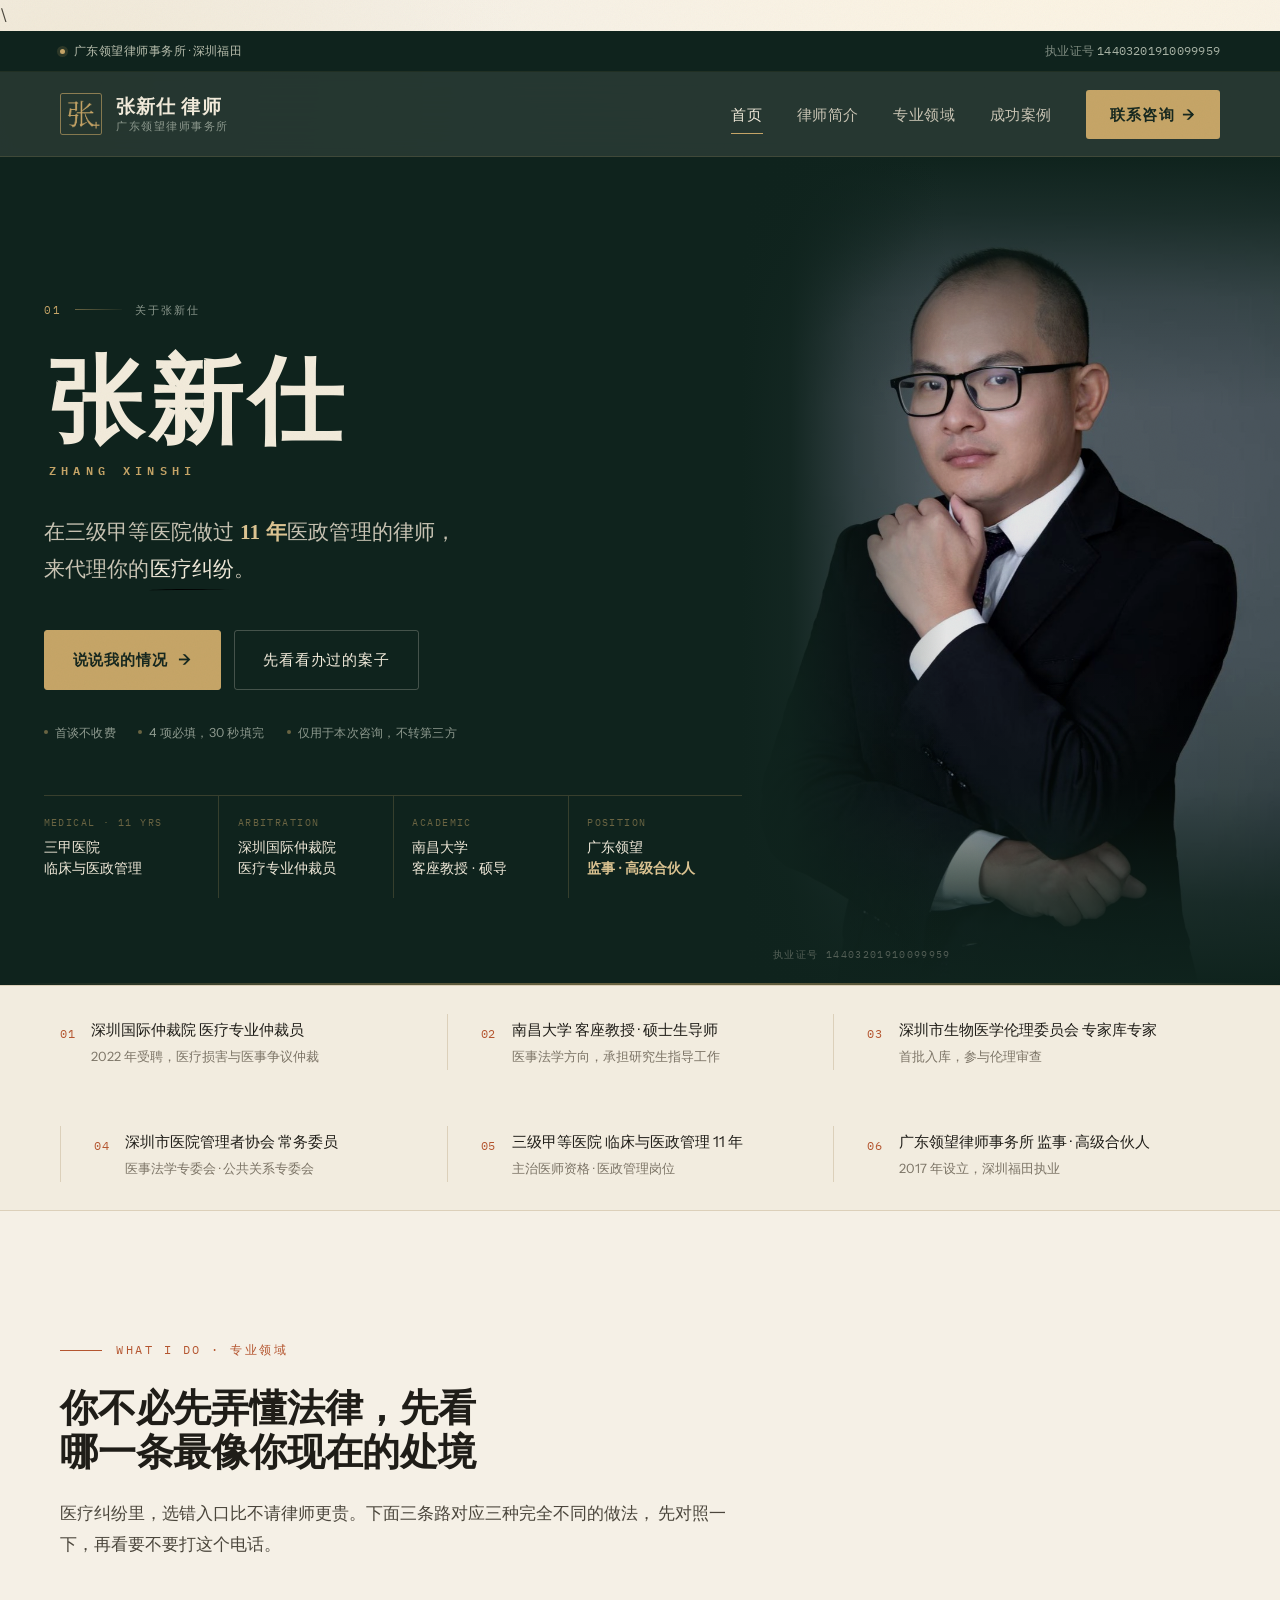
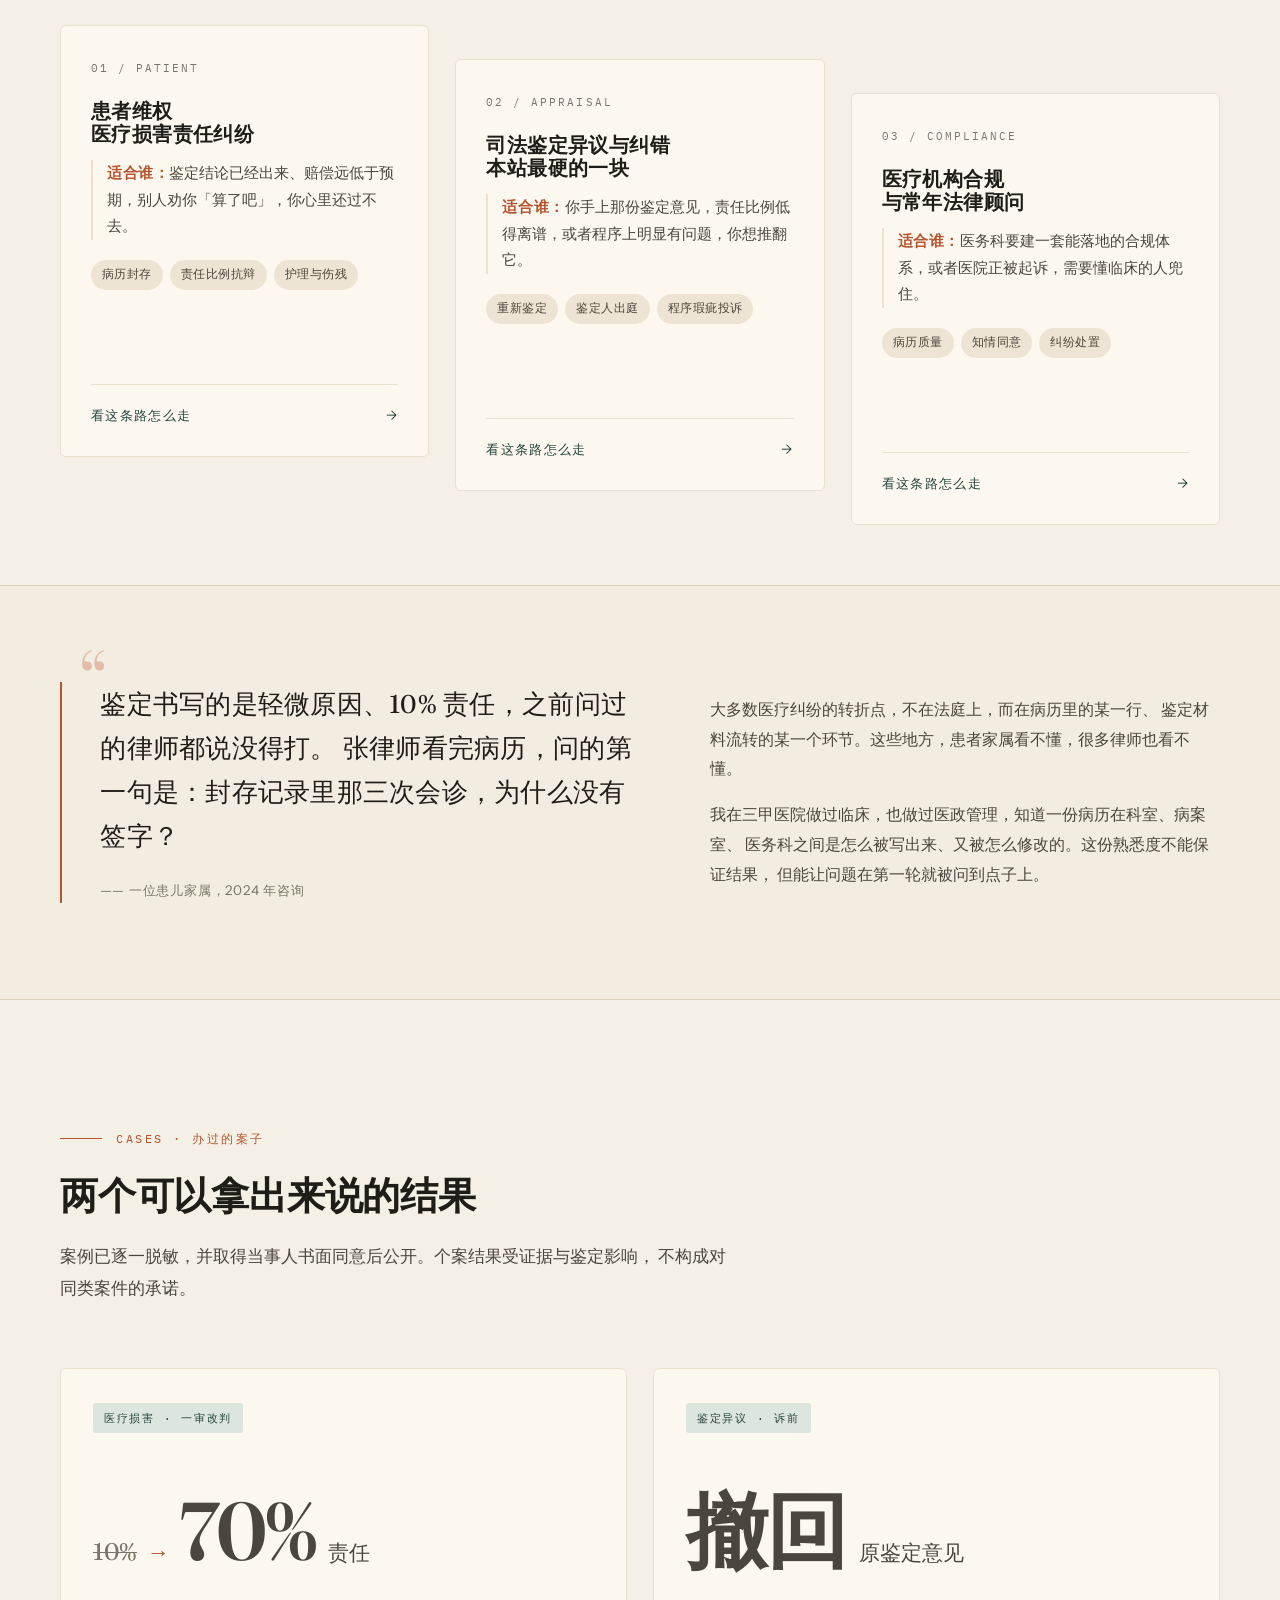
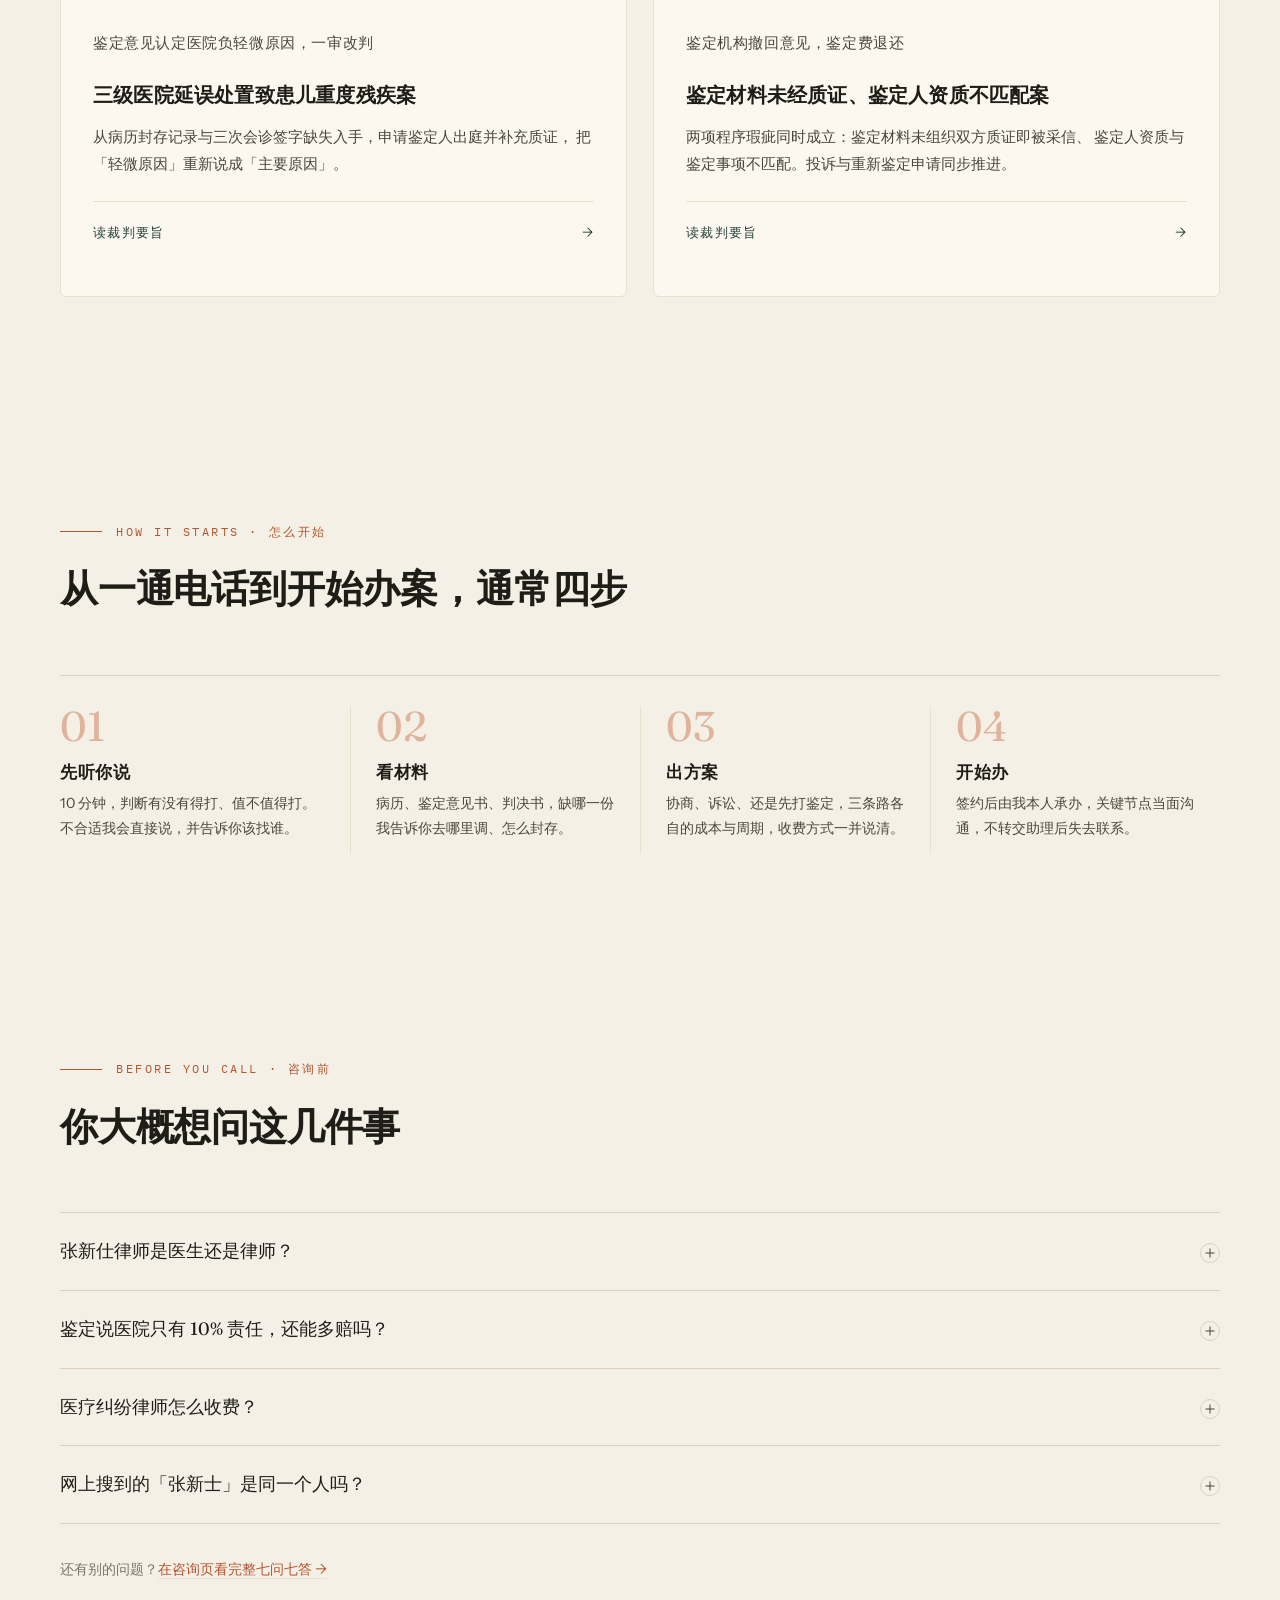
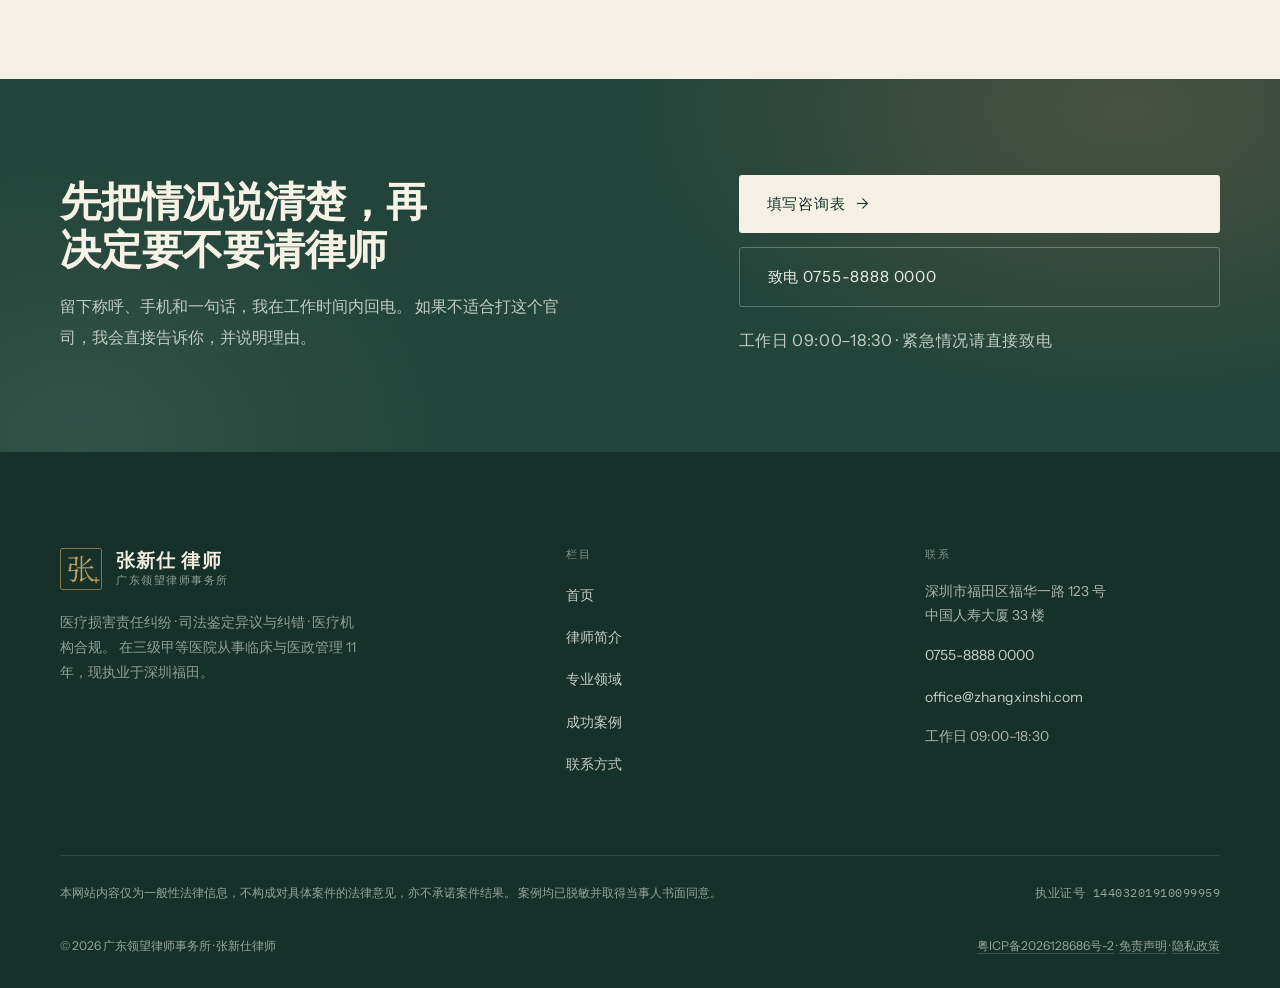
==== commit 17df7a65: "更新品牌资产：新 logo 标记 + favicon 全套 + ICP 备案号 - 品牌区改为「方框张标记图 + 姓名/律所文本」：组合标里的律所名只占字高 10%，   直接缩到 42px 会糊成 " ====
--- a/index.html
+++ b/index.html
@@ -10,7 +10,11 @@
 <meta property="og:title" content="张新仕律师｜做过 11 年医政管理的医疗律师">
 <meta property="og:description" content="在三级甲等医院做过 11 年医政管理的律师，来代理你的医疗纠纷。">
 <meta property="og:url" content="https://zhangxinshi.com/">
-<meta name="theme-color" content="#0F231D">
+\<meta\ name\=\"theme\-color\"\ content\=\"\#0F231D\"\>
+<link rel="icon" href="/favicon.ico" sizes="any">
+<link rel="icon" type="image/svg+xml" href="/favicon.svg">
+<link rel="icon" type="image/png" sizes="32x32" href="/favicon-32x32.png">
+<link rel="apple-touch-icon" href="/favicon-180x180.png">
 
 <link rel="preconnect" href="https://fonts.googleapis.com">
 <link rel="preconnect" href="https://fonts.gstatic.com" crossorigin>
@@ -76,11 +80,8 @@
 <header class="site-head">
   <div class="wrap head-inner">
     <a class="brand" href="index.html" aria-label="张新仕律师 首页">
-      <span class="brand-seal" aria-hidden="true">张</span>
-      <span class="brand-text">
-        <strong>张新仕 律师</strong>
-        <em>广东领望律师事务所</em>
-      </span>
+      <span class="brand-mark" aria-hidden="true"><img src="assets/img/zhangxinshi-mark.png" alt="" width="436" height="436"></span>
+      <span class="brand-text"><strong>张新仕 律师</strong><em>广东领望律师事务所</em></span>
     </a>
 
     <nav class="nav" id="nav" aria-label="主导航">
@@ -474,11 +475,8 @@
     <div class="foot-grid">
       <div class="foot-brand">
         <a class="brand" href="index.html">
-          <span class="brand-seal" aria-hidden="true">张</span>
-          <span class="brand-text">
-            <strong>张新仕 律师</strong>
-            <em>广东领望律师事务所</em>
-          </span>
+          <span class="brand-mark" aria-hidden="true"><img src="assets/img/zhangxinshi-mark.png" alt="" width="436" height="436"></span>
+          <span class="brand-text"><strong>张新仕 律师</strong><em>广东领望律师事务所</em></span>
         </a>
         <p>
           医疗损害责任纠纷 · 司法鉴定异议与纠错 · 医疗机构合规。
@@ -517,7 +515,7 @@
     </div>
     <div class="foot-legal" style="padding-top:0;border-top:0">
       <p>© 2026 广东领望律师事务所 · 张新仕律师</p>
-      <p><a href="#">免责声明</a> · <a href="#">隐私政策</a></p>
+      <p><a href="https://beian.miit.gov.cn/" target="_blank" rel="noopener noreferrer">粤ICP备2026128686号-2</a> · <a href="#">免责声明</a> · <a href="#">隐私政策</a></p>
     </div>
   </div>
 </footer>
--- a/assets/css/main.css
+++ b/assets/css/main.css
@@ -186,20 +186,18 @@
   flex: none;
 }
 
-.brand-seal {
-  display: grid;
-  place-items: center;
+/* 方框「张」标记 —— 从品牌组合标裁出（透明底，源图 436×436），
+   姓名与律所名用 HTML 文本而不是整张组合标：组合标里的律所名只占字高 10%，
+   缩到 42px 会糊成 3px；文本还能被搜索抓取。 */
+.brand-mark {
+  display: block;
+  flex: none;
+}
+
+.brand-mark img {
+  display: block;
   width: 42px;
   height: 42px;
-  flex: none;
-  border: 1.5px solid var(--brass-dim);
-  border-radius: 4px;
-  color: var(--brass);
-  font-family: var(--font-display);
-  font-size: 22px;
-  font-weight: 700;
-  line-height: 1;
-  padding-bottom: 2px;
 }
 
 .brand-text {
@@ -2302,7 +2300,6 @@
 
 .foot-brand .brand-text strong { color: #F1EDE1; }
 .foot-brand .brand-text em { color: #8FA196; }
-.foot-brand .brand-seal { border-color: #D08260; color: #D08260; }
 
 .foot-brand p {
   margin-top: 20px;
@@ -2597,9 +2594,7 @@
   }
 
   .head-inner { min-height: 76px; }
-  .brand-seal { width: 36px; height: 36px; font-size: 19px; }
-  .brand-text strong { font-size: 1.02rem; }
-  .brand-text em { font-size: 0.62rem; letter-spacing: .1em; }
+  .brand-mark img { width: 36px; height: 36px; }
 
   /* Hero 转 flex，避免 grid 留下空格 */
   .hero-grid { display: flex; flex-direction: column; gap: 2.6rem; }
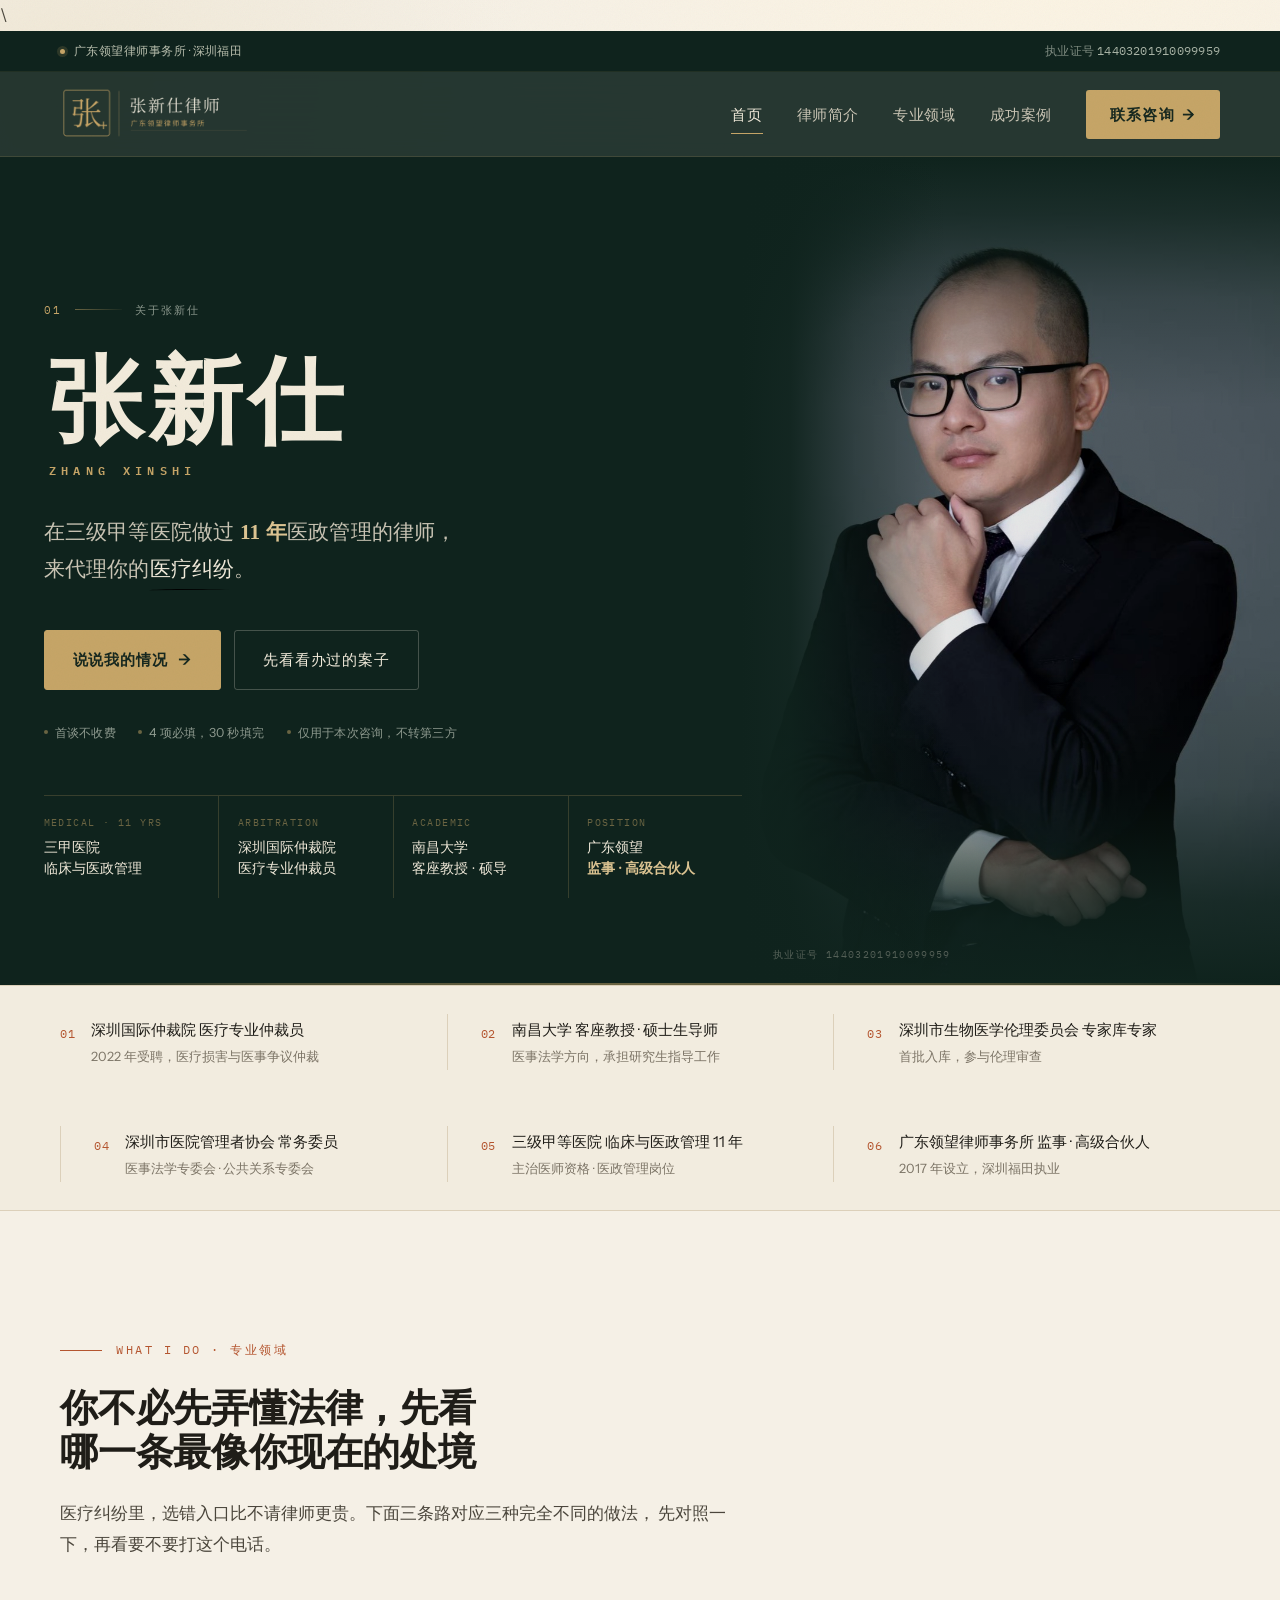
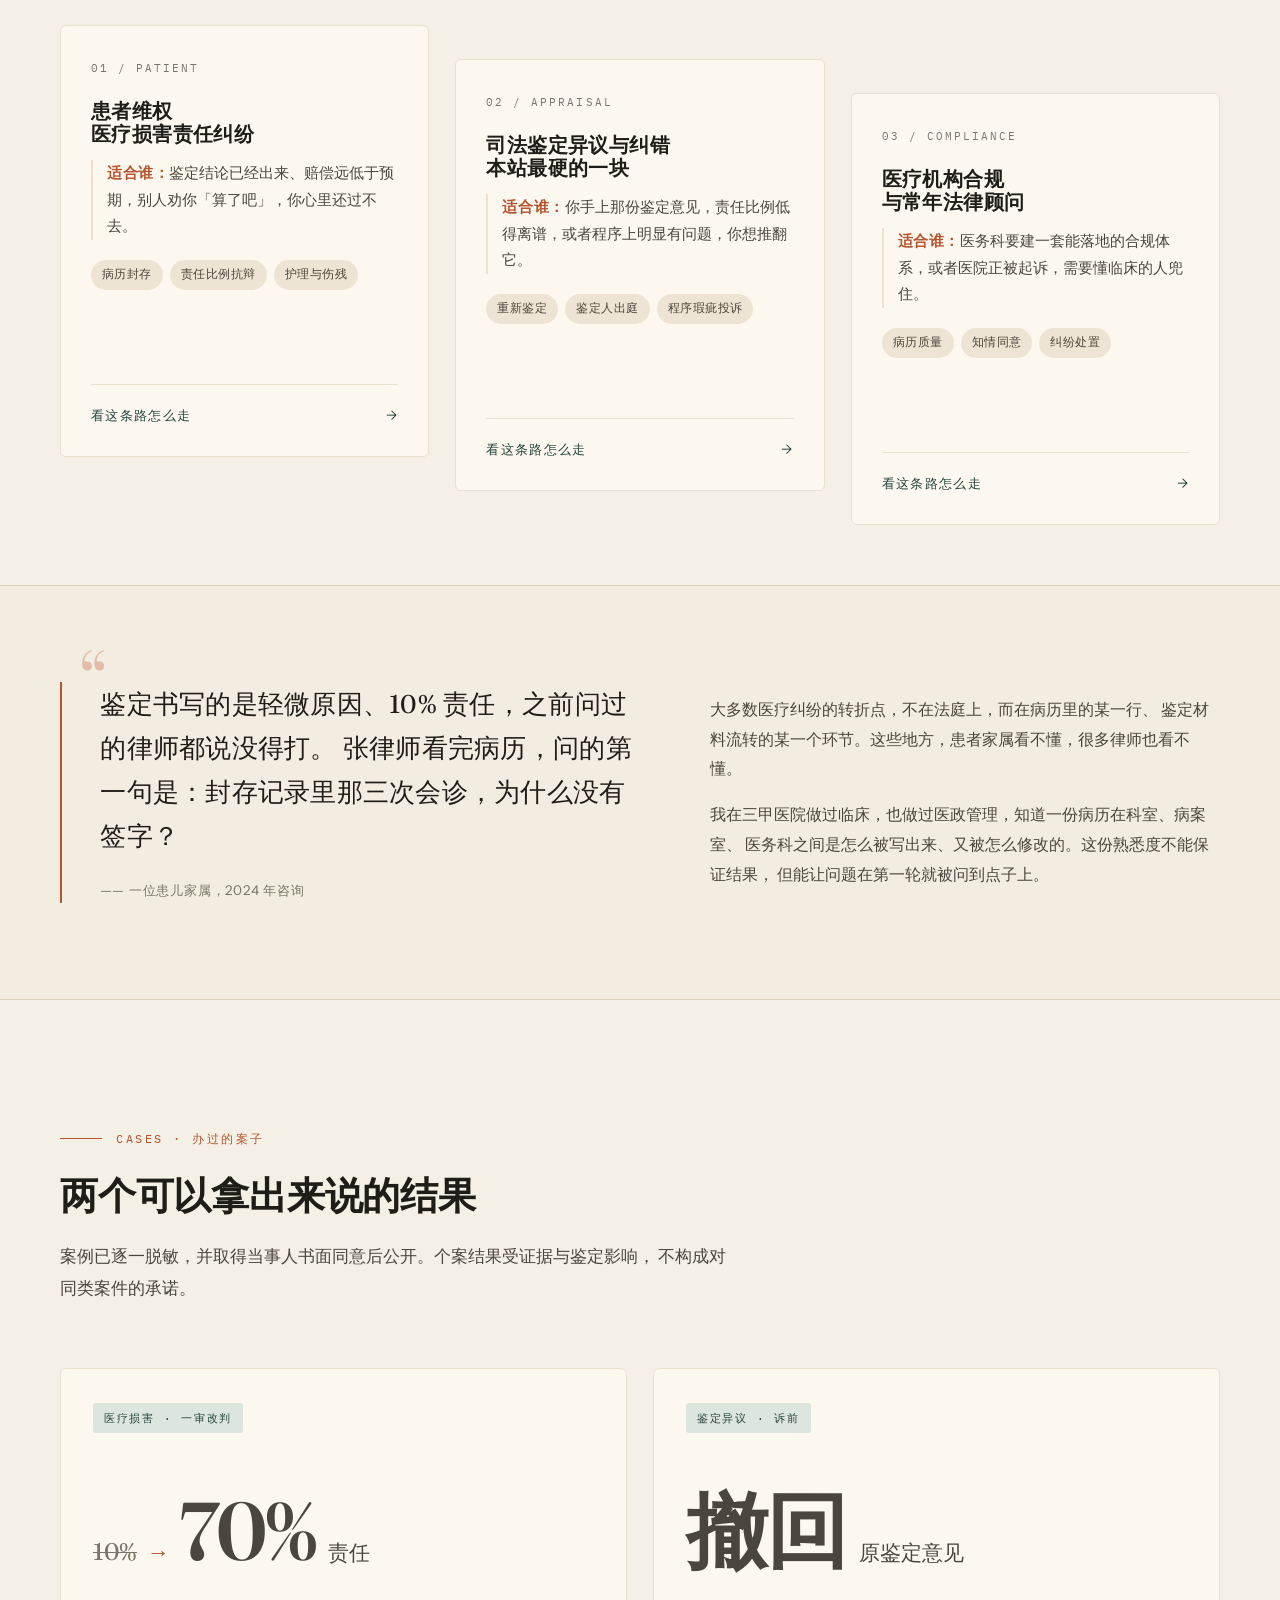
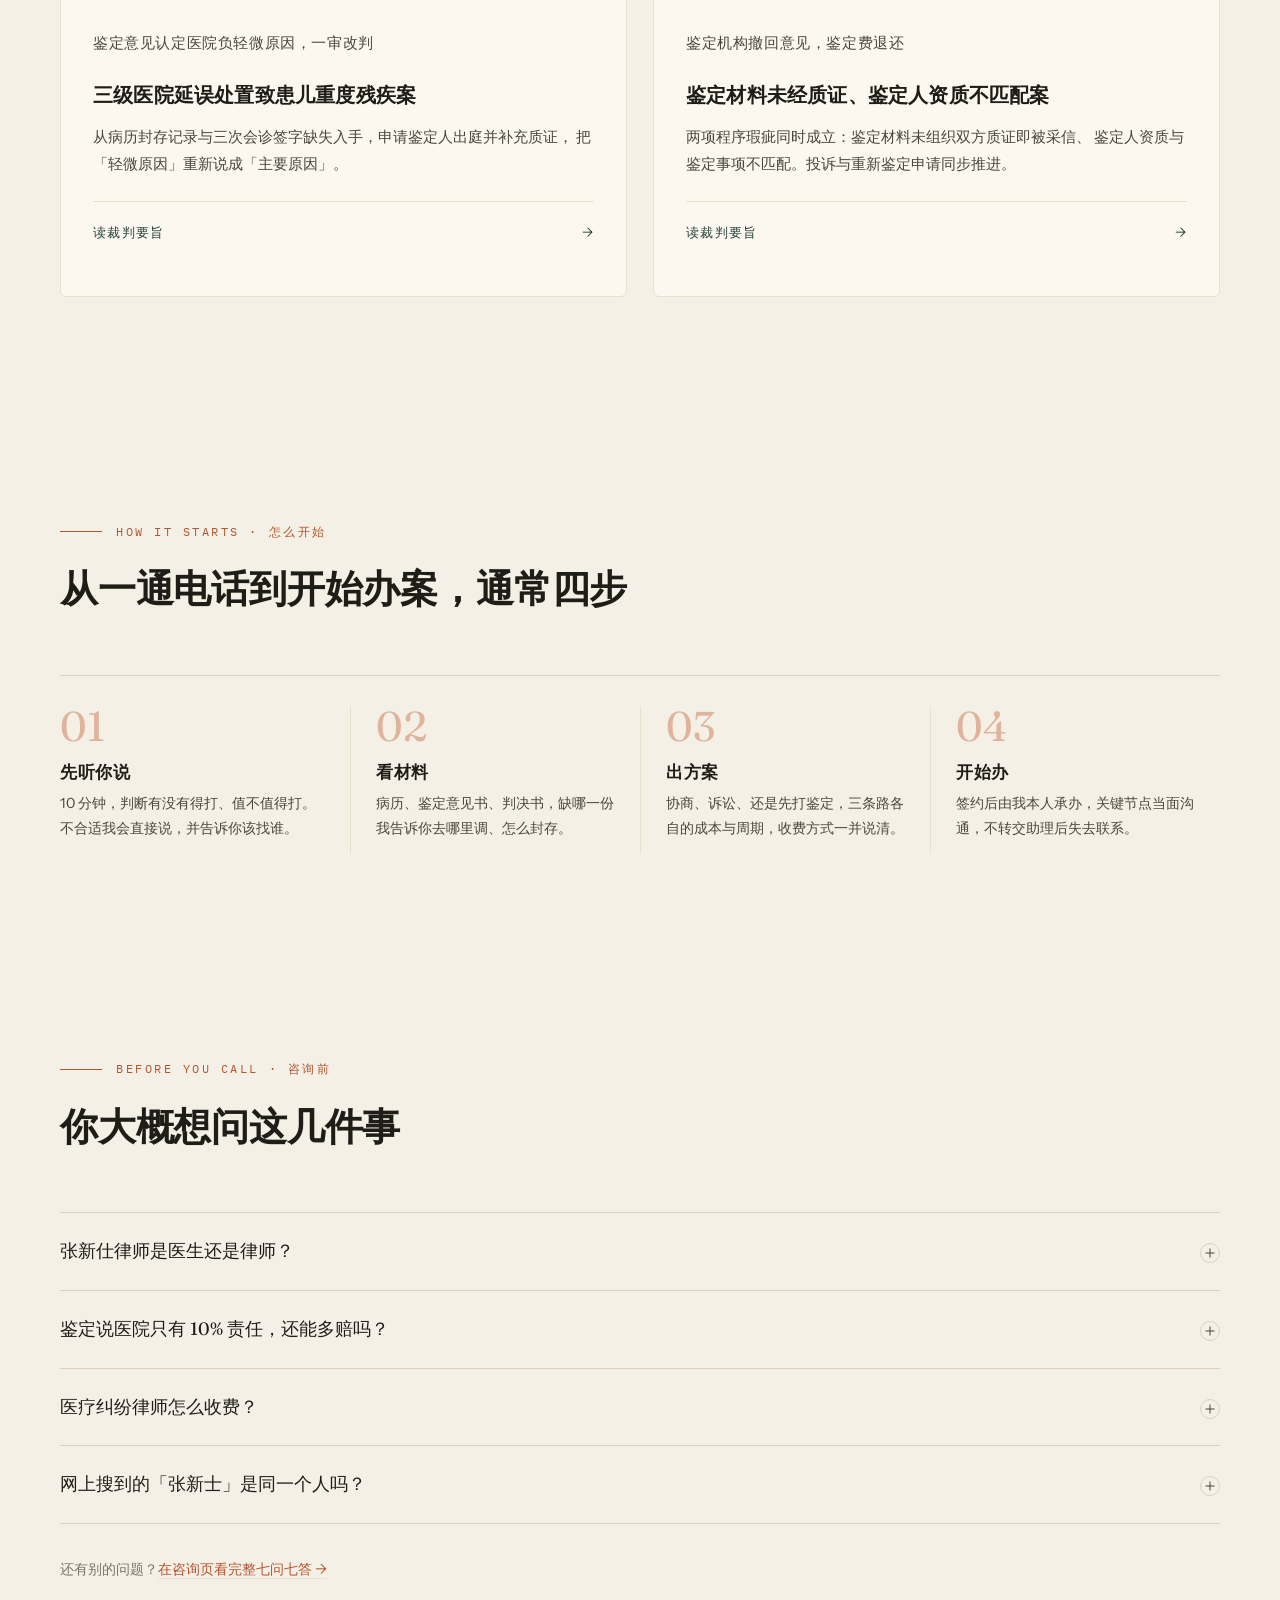
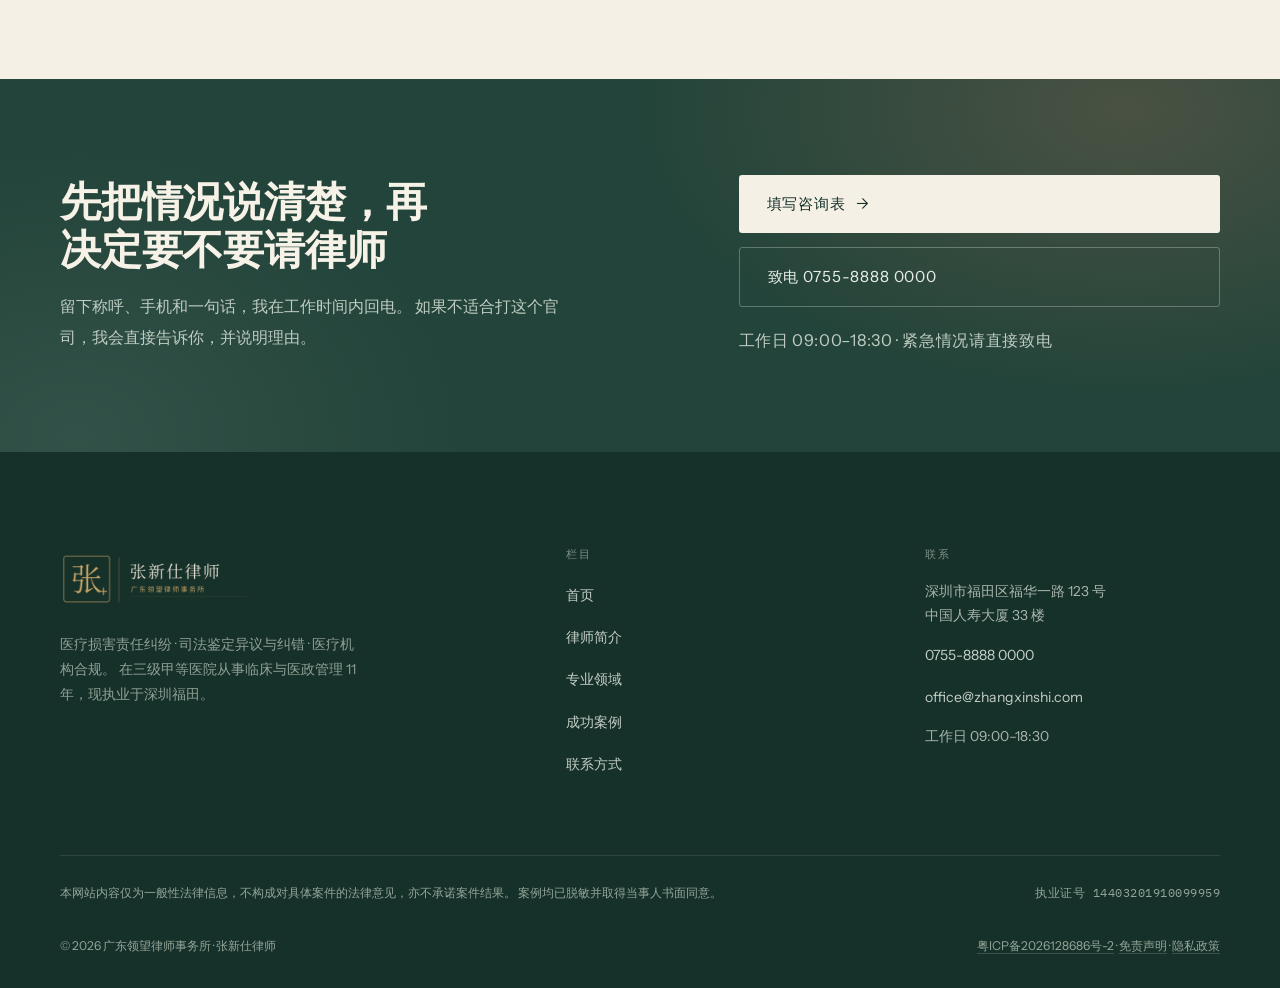
==== commit d97acc12: "品牌 logo 改回品牌包提供的原版横版组合标 不做拆分、不改字：页头/页脚直接用 zhangxinshi-logo.png 整图， 桌面 64px、移动 44px；删除上一版临时裁出的 zhangx" ====
--- a/index.html
+++ b/index.html
@@ -80,8 +80,7 @@
 <header class="site-head">
   <div class="wrap head-inner">
     <a class="brand" href="index.html" aria-label="张新仕律师 首页">
-      <span class="brand-mark" aria-hidden="true"><img src="assets/img/zhangxinshi-mark.png" alt="" width="436" height="436"></span>
-      <span class="brand-text"><strong>张新仕 律师</strong><em>广东领望律师事务所</em></span>
+      <img class="brand-logo" src="assets/img/zhangxinshi-logo.png" alt="张新仕律师 · 广东领望律师事务所" width="2800" height="600">
     </a>
 
     <nav class="nav" id="nav" aria-label="主导航">
@@ -475,8 +474,7 @@
     <div class="foot-grid">
       <div class="foot-brand">
         <a class="brand" href="index.html">
-          <span class="brand-mark" aria-hidden="true"><img src="assets/img/zhangxinshi-mark.png" alt="" width="436" height="436"></span>
-          <span class="brand-text"><strong>张新仕 律师</strong><em>广东领望律师事务所</em></span>
+          <img class="brand-logo" src="assets/img/zhangxinshi-logo.png" alt="张新仕律师 · 广东领望律师事务所" width="2800" height="600">
         </a>
         <p>
           医疗损害责任纠纷 · 司法鉴定异议与纠错 · 医疗机构合规。
--- a/assets/css/main.css
+++ b/assets/css/main.css
@@ -186,40 +186,13 @@
   flex: none;
 }
 
-/* 方框「张」标记 —— 从品牌组合标裁出（透明底，源图 436×436），
-   姓名与律所名用 HTML 文本而不是整张组合标：组合标里的律所名只占字高 10%，
-   缩到 42px 会糊成 3px；文本还能被搜索抓取。 */
-.brand-mark {
+/* 品牌组合标：横版 lockup（方框「张」+ 竖线 + 姓名 + 律所名），
+   直接用品牌包提供的原图，不拆分、不改字。 */
+.brand-logo {
   display: block;
+  height: 64px;
+  width: auto;
   flex: none;
-}
-
-.brand-mark img {
-  display: block;
-  width: 42px;
-  height: 42px;
-}
-
-.brand-text {
-  display: flex;
-  flex-direction: column;
-  gap: 2px;
-  line-height: 1.25;
-}
-
-.brand-text strong {
-  font-family: var(--font-display);
-  font-size: 1.16rem;
-  font-weight: 600;
-  letter-spacing: .06em;
-  color: var(--bone);
-}
-
-.brand-text em {
-  font-style: normal;
-  font-size: 0.68rem;
-  letter-spacing: .14em;
-  color: var(--bone-3);
 }
 
 /* 主导航 */
@@ -2298,9 +2271,6 @@
   padding-bottom: var(--sp-5);
 }
 
-.foot-brand .brand-text strong { color: #F1EDE1; }
-.foot-brand .brand-text em { color: #8FA196; }
-
 .foot-brand p {
   margin-top: 20px;
   font-size: 0.86rem;
@@ -2594,7 +2564,7 @@
   }
 
   .head-inner { min-height: 76px; }
-  .brand-mark img { width: 36px; height: 36px; }
+  .brand-logo { height: 44px; }
 
   /* Hero 转 flex，避免 grid 留下空格 */
   .hero-grid { display: flex; flex-direction: column; gap: 2.6rem; }
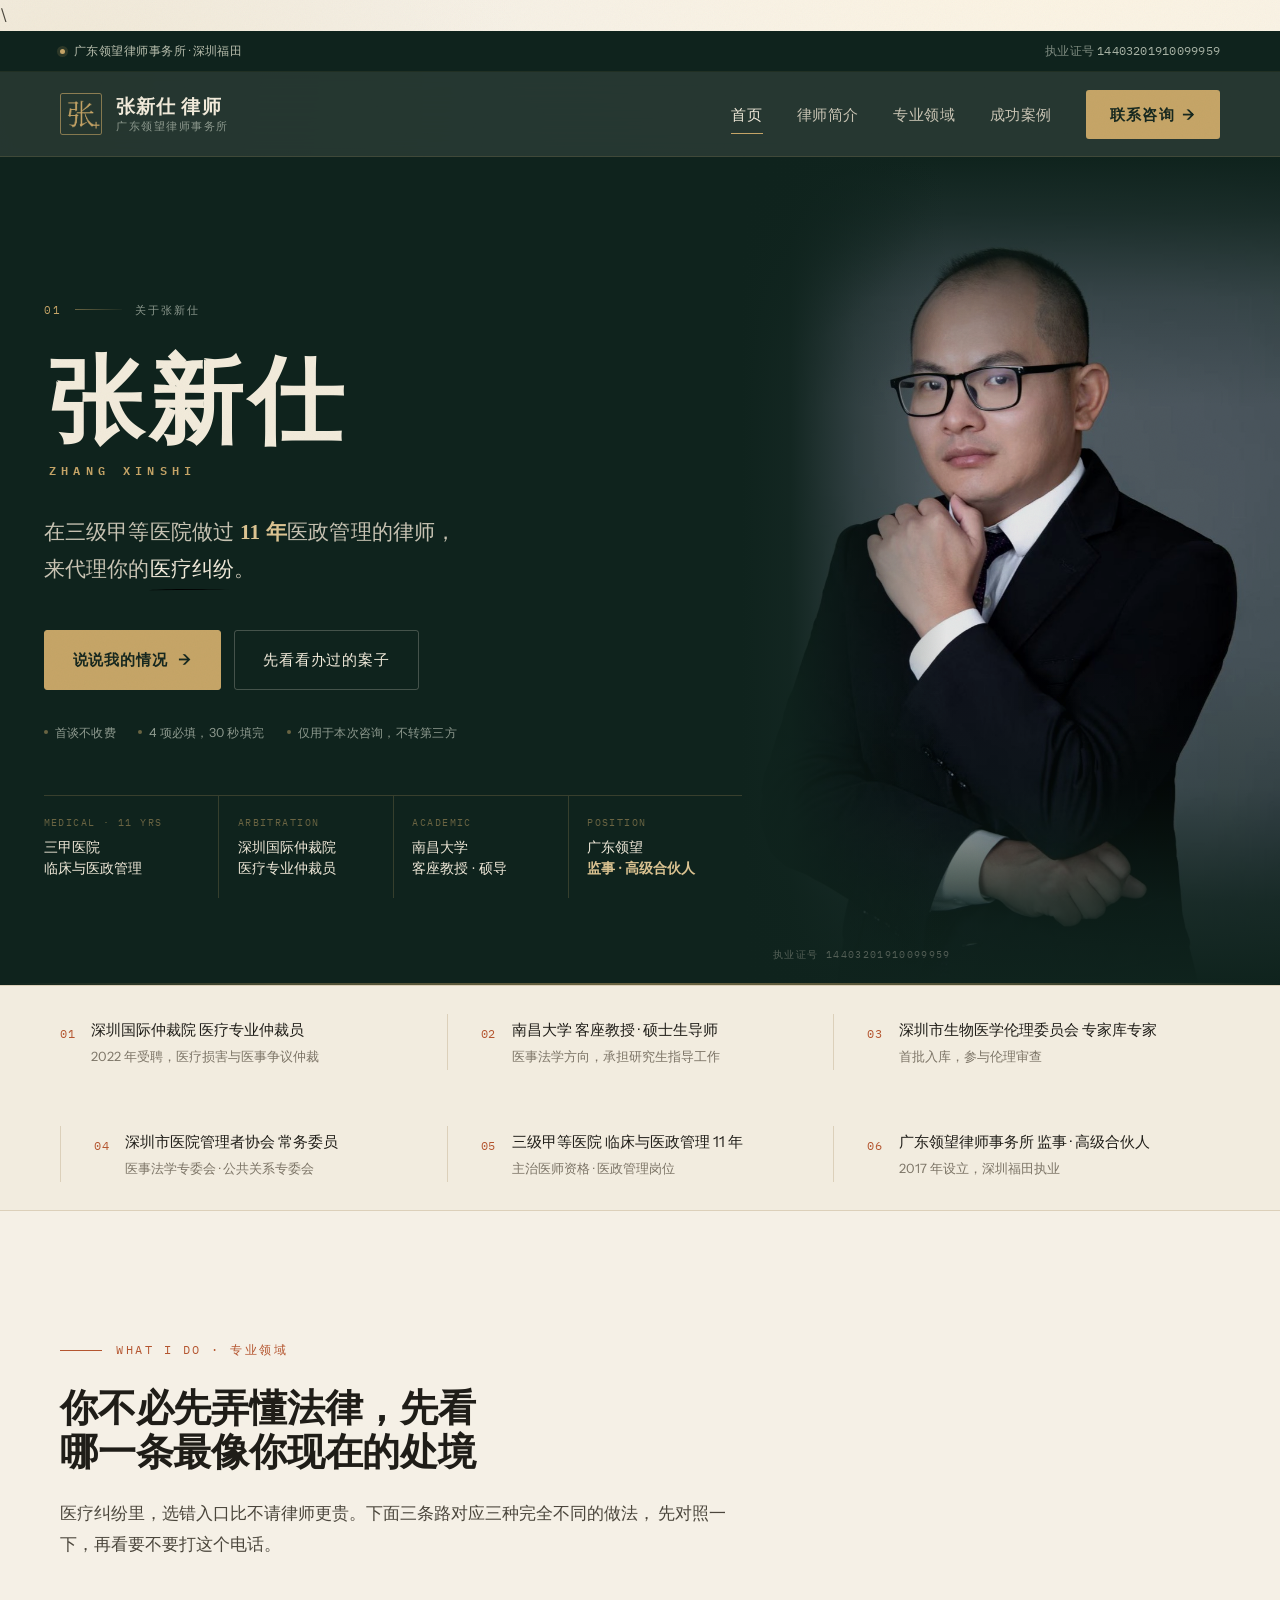
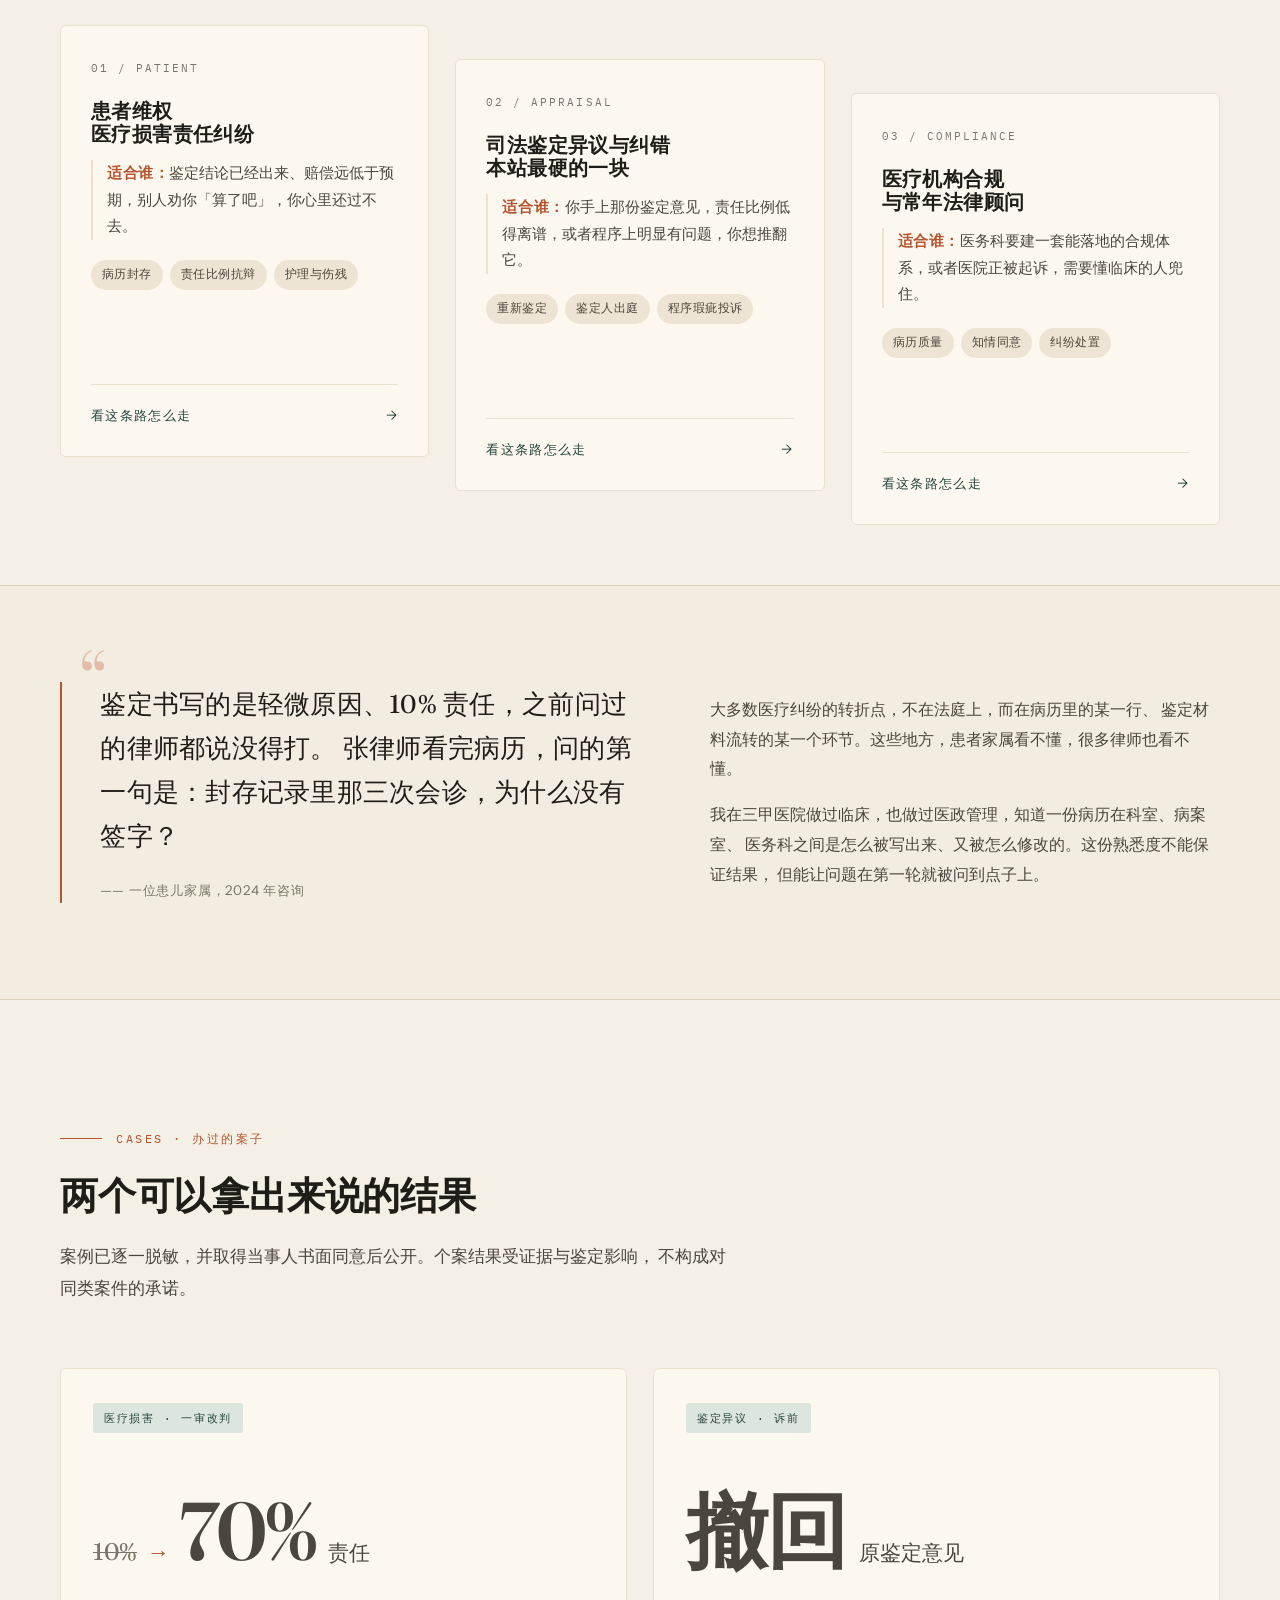
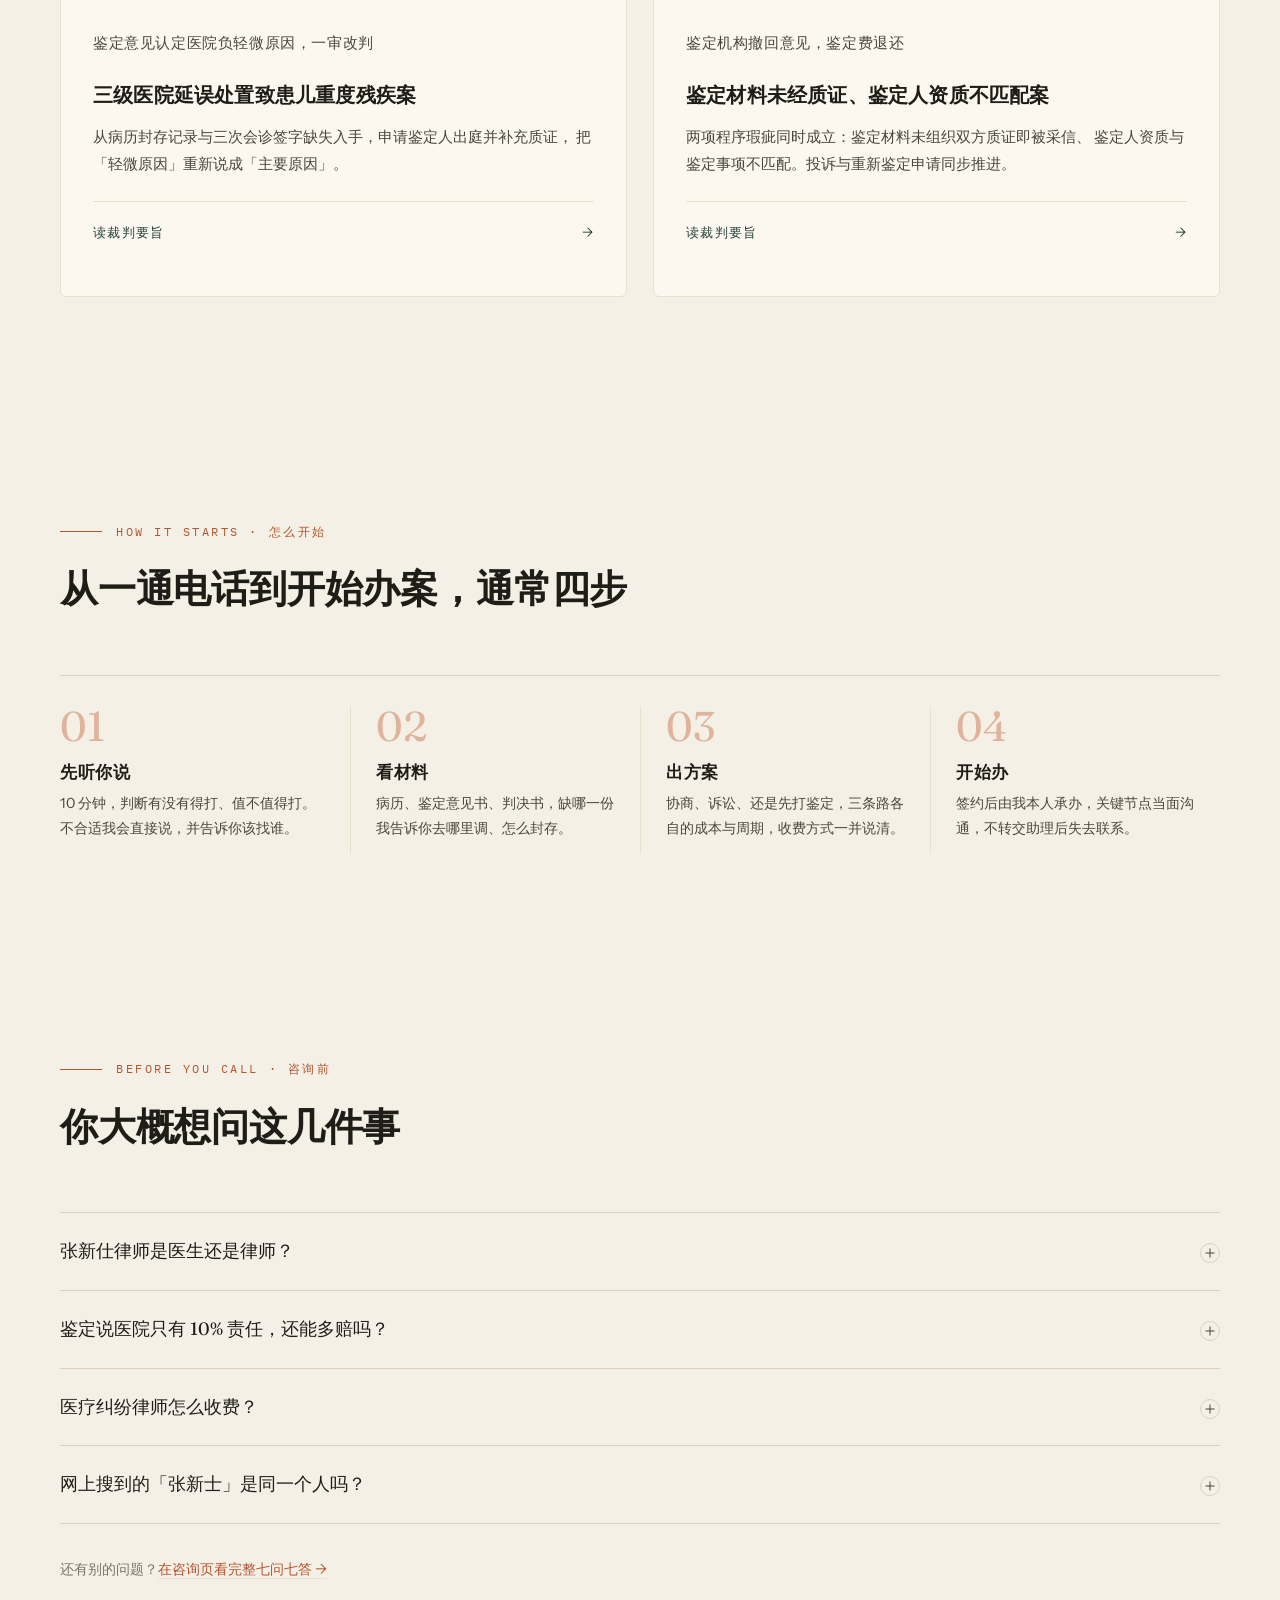
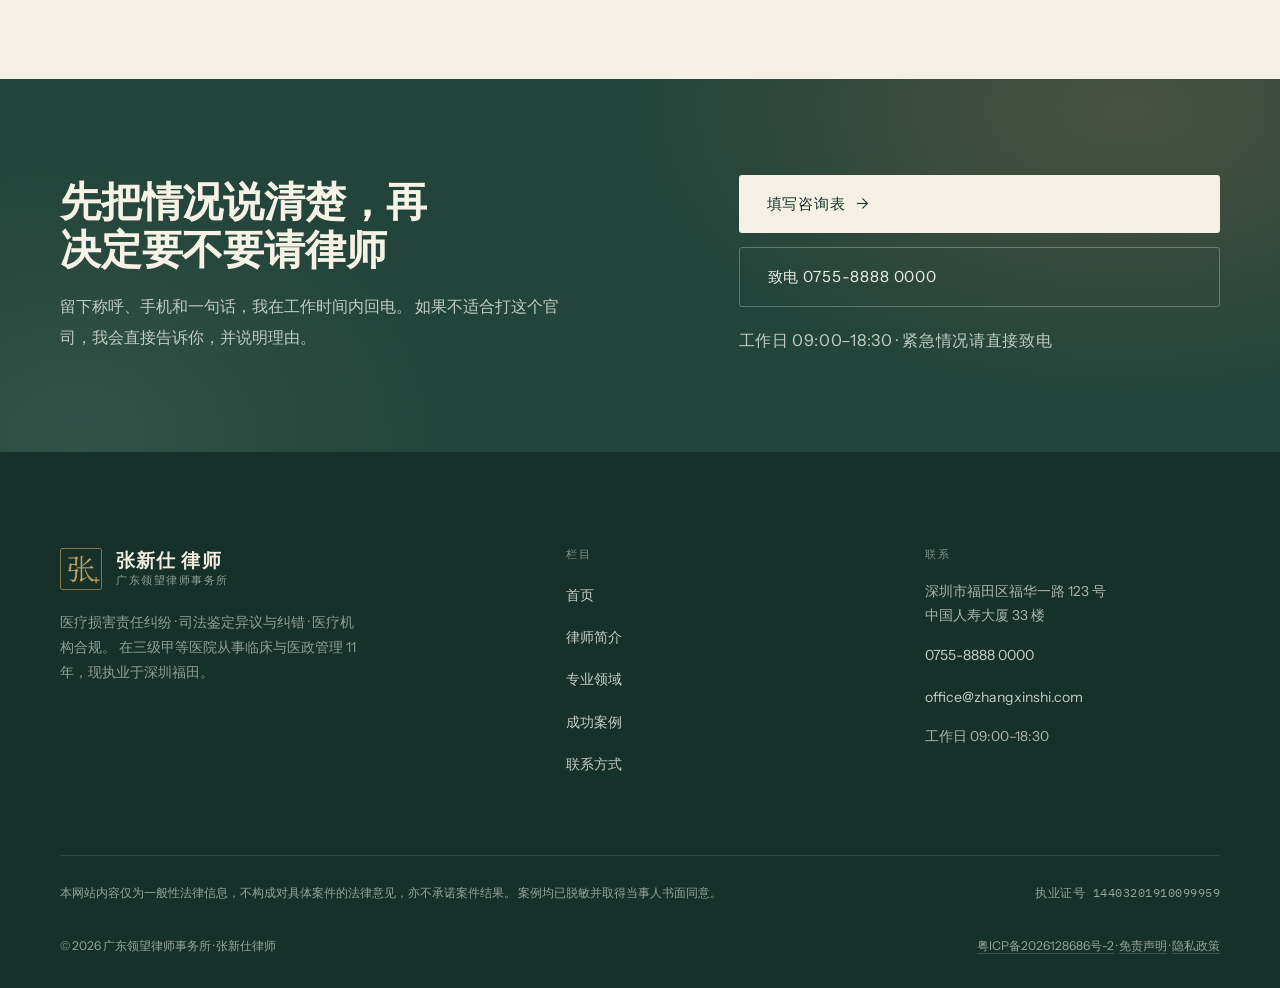
==== commit 6f0cd1fe: "品牌区恢复为「方框张标记 + 文本」方案 整张组合标在页头尺寸下律所名只有 6px，读不出来； 标记单独用图（从组合标裁出，436x436 透明底），姓名与律所名用文本。" ====
--- a/index.html
+++ b/index.html
@@ -80,7 +80,8 @@
 <header class="site-head">
   <div class="wrap head-inner">
     <a class="brand" href="index.html" aria-label="张新仕律师 首页">
-      <img class="brand-logo" src="assets/img/zhangxinshi-logo.png" alt="张新仕律师 · 广东领望律师事务所" width="2800" height="600">
+      <span class="brand-mark" aria-hidden="true"><img src="assets/img/zhangxinshi-mark.png" alt="" width="436" height="436"></span>
+      <span class="brand-text"><strong>张新仕 律师</strong><em>广东领望律师事务所</em></span>
     </a>
 
     <nav class="nav" id="nav" aria-label="主导航">
@@ -474,7 +475,8 @@
     <div class="foot-grid">
       <div class="foot-brand">
         <a class="brand" href="index.html">
-          <img class="brand-logo" src="assets/img/zhangxinshi-logo.png" alt="张新仕律师 · 广东领望律师事务所" width="2800" height="600">
+          <span class="brand-mark" aria-hidden="true"><img src="assets/img/zhangxinshi-mark.png" alt="" width="436" height="436"></span>
+          <span class="brand-text"><strong>张新仕 律师</strong><em>广东领望律师事务所</em></span>
         </a>
         <p>
           医疗损害责任纠纷 · 司法鉴定异议与纠错 · 医疗机构合规。
--- a/assets/css/main.css
+++ b/assets/css/main.css
@@ -186,13 +186,40 @@
   flex: none;
 }
 
-/* 品牌组合标：横版 lockup（方框「张」+ 竖线 + 姓名 + 律所名），
-   直接用品牌包提供的原图，不拆分、不改字。 */
-.brand-logo {
+/* 方框「张」标记 —— 从品牌组合标裁出（透明底，源图 436×436）。
+   组合标里的律所名只占字高 10.7%，整张缩到页头尺寸会糊成 6px；
+   所以标记用图，姓名与律所名仍用 HTML 文本：可读，也能被搜索抓取。 */
+.brand-mark {
   display: block;
-  height: 64px;
-  width: auto;
   flex: none;
+}
+
+.brand-mark img {
+  display: block;
+  width: 42px;
+  height: 42px;
+}
+
+.brand-text {
+  display: flex;
+  flex-direction: column;
+  gap: 2px;
+  line-height: 1.25;
+}
+
+.brand-text strong {
+  font-family: var(--font-display);
+  font-size: 1.16rem;
+  font-weight: 600;
+  letter-spacing: .06em;
+  color: var(--bone);
+}
+
+.brand-text em {
+  font-style: normal;
+  font-size: 0.68rem;
+  letter-spacing: .14em;
+  color: var(--bone-3);
 }
 
 /* 主导航 */
@@ -2271,6 +2298,9 @@
   padding-bottom: var(--sp-5);
 }
 
+.foot-brand .brand-text strong { color: #F1EDE1; }
+.foot-brand .brand-text em { color: #8FA196; }
+
 .foot-brand p {
   margin-top: 20px;
   font-size: 0.86rem;
@@ -2564,7 +2594,7 @@
   }
 
   .head-inner { min-height: 76px; }
-  .brand-logo { height: 44px; }
+  .brand-mark img { width: 36px; height: 36px; }
 
   /* Hero 转 flex，避免 grid 留下空格 */
   .hero-grid { display: flex; flex-direction: column; gap: 2.6rem; }
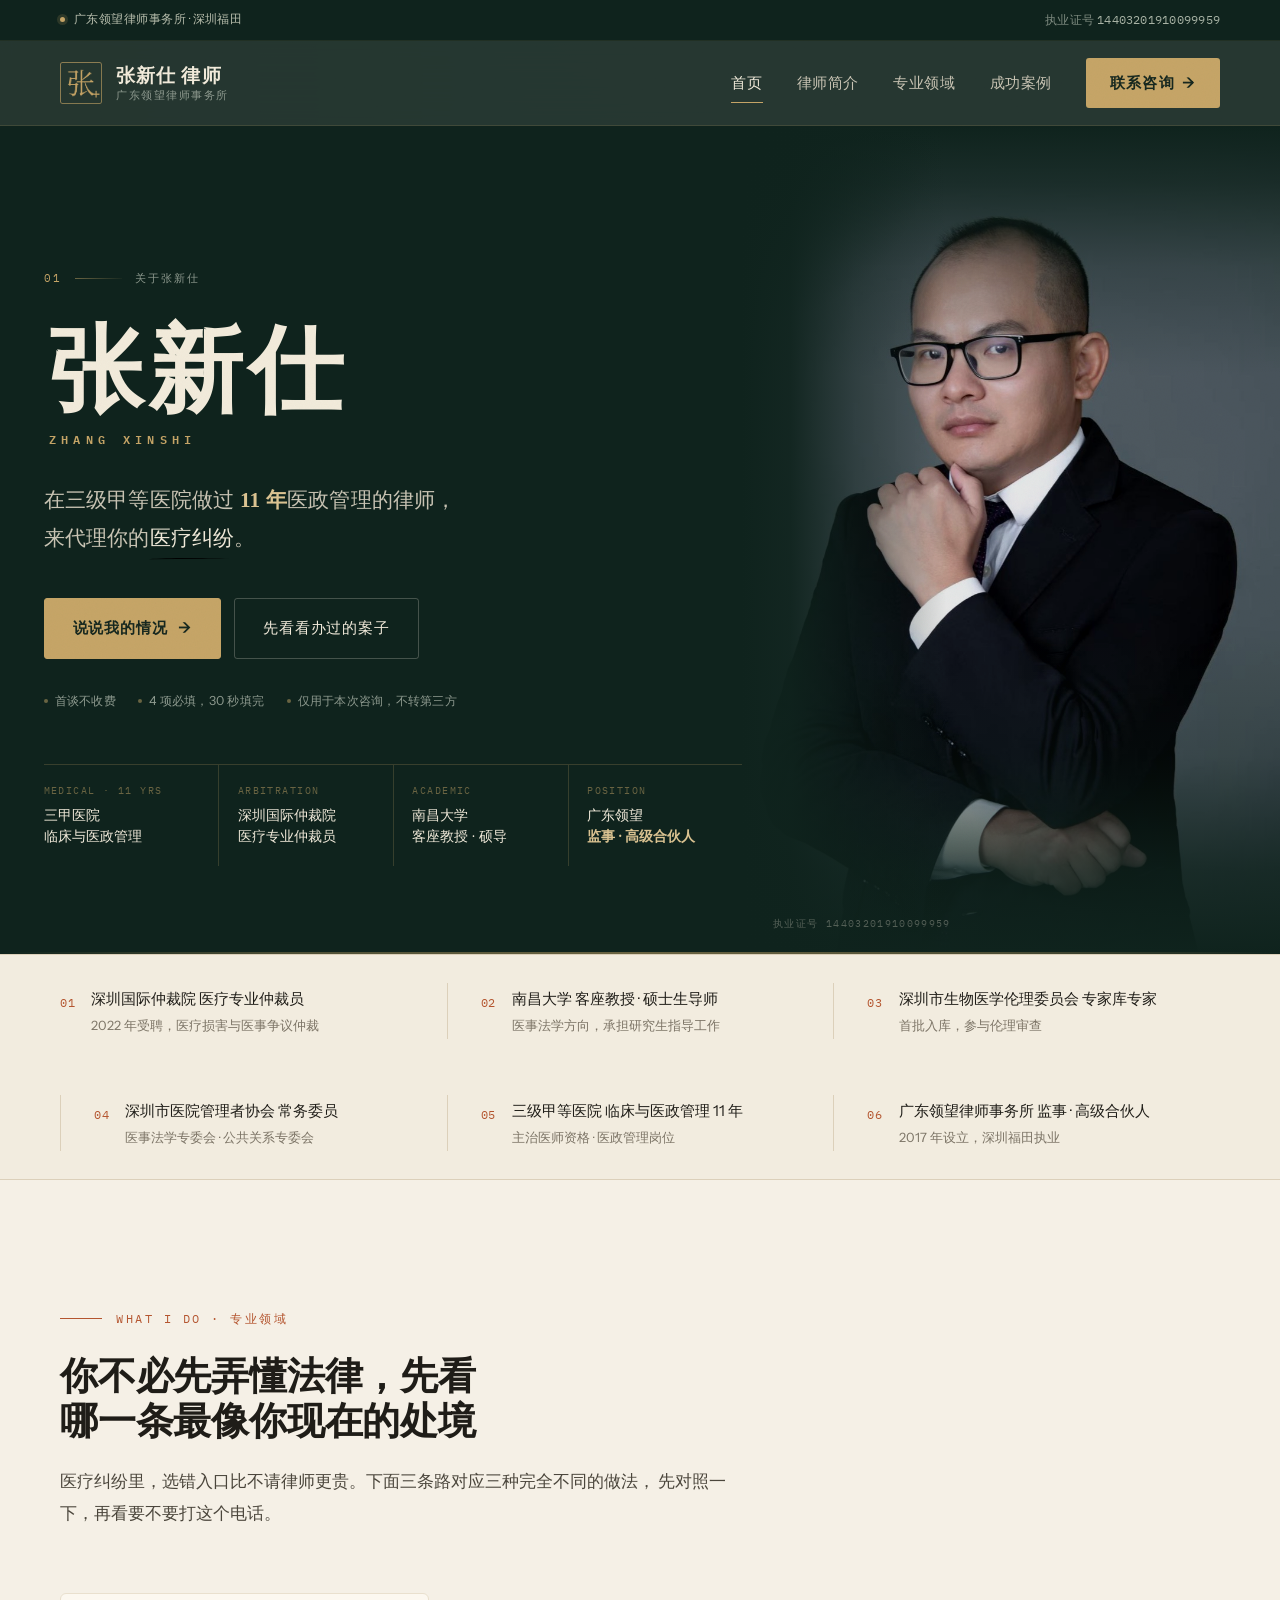
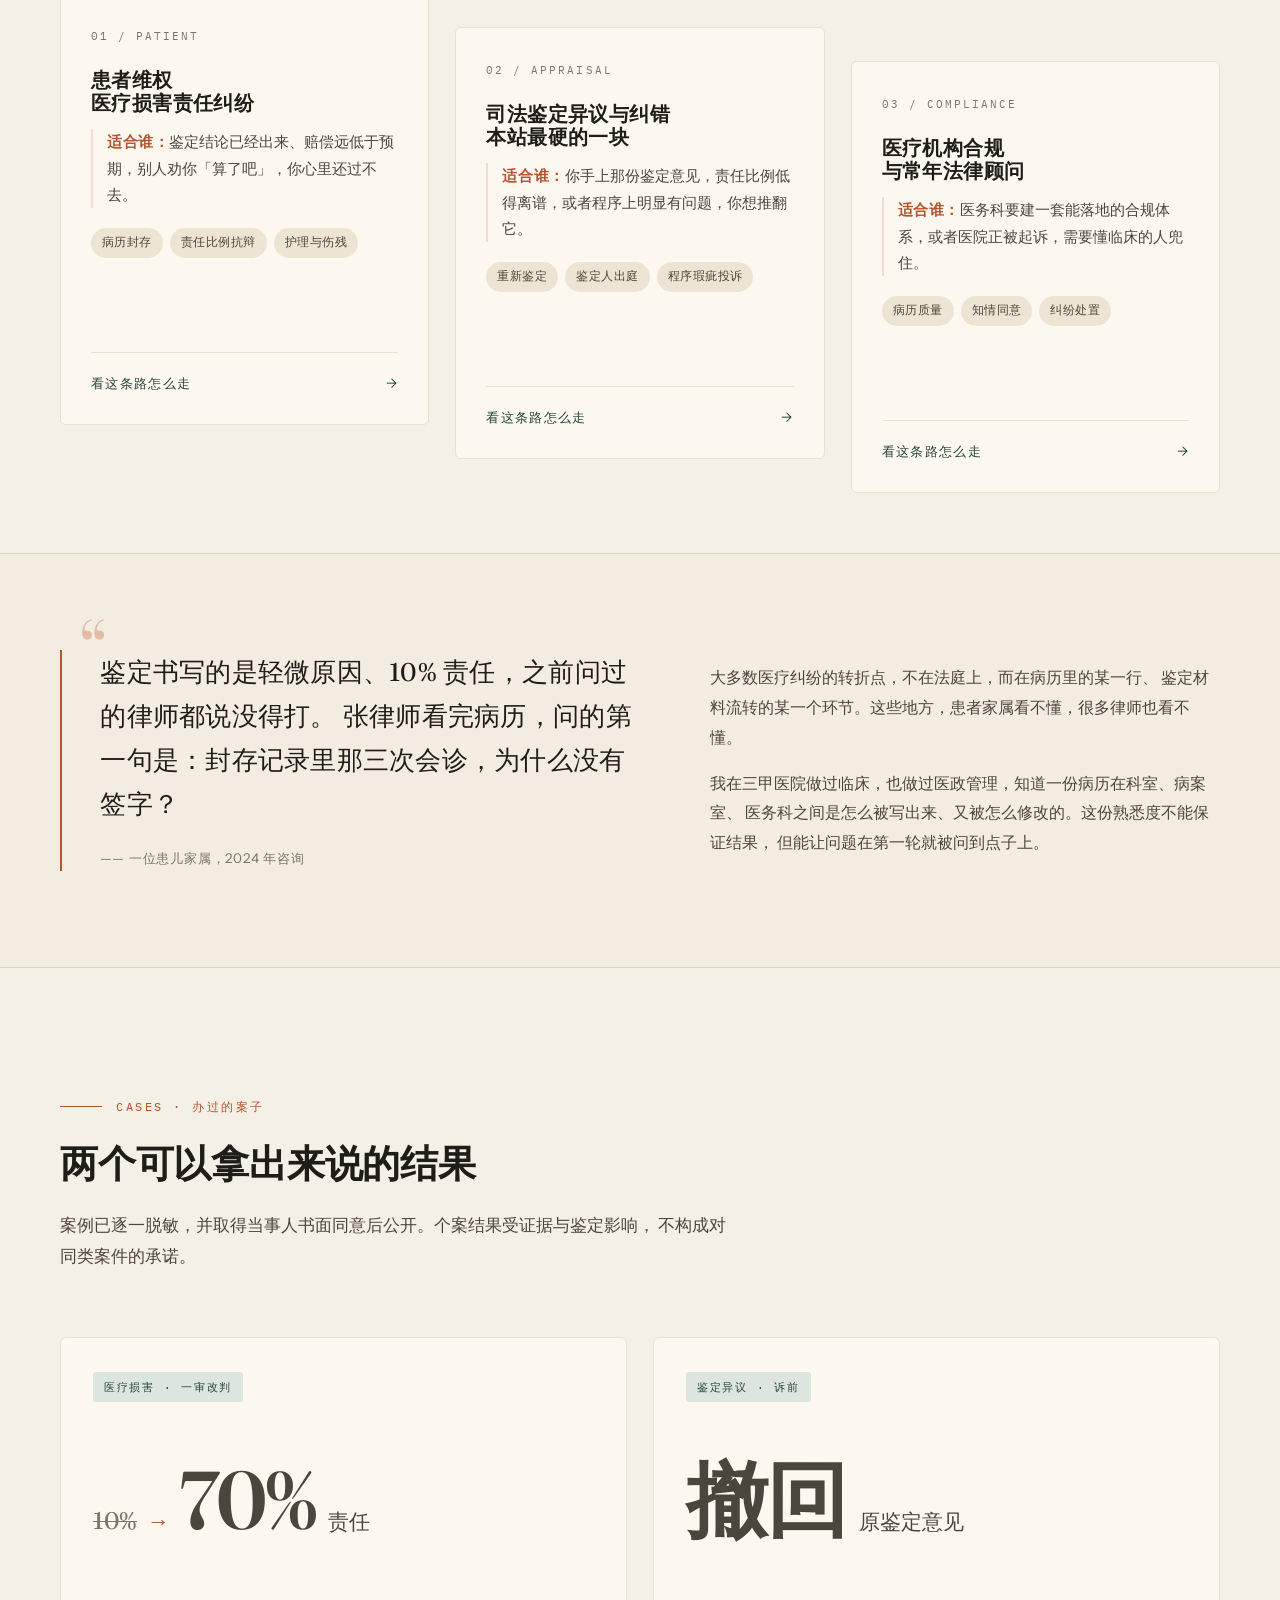
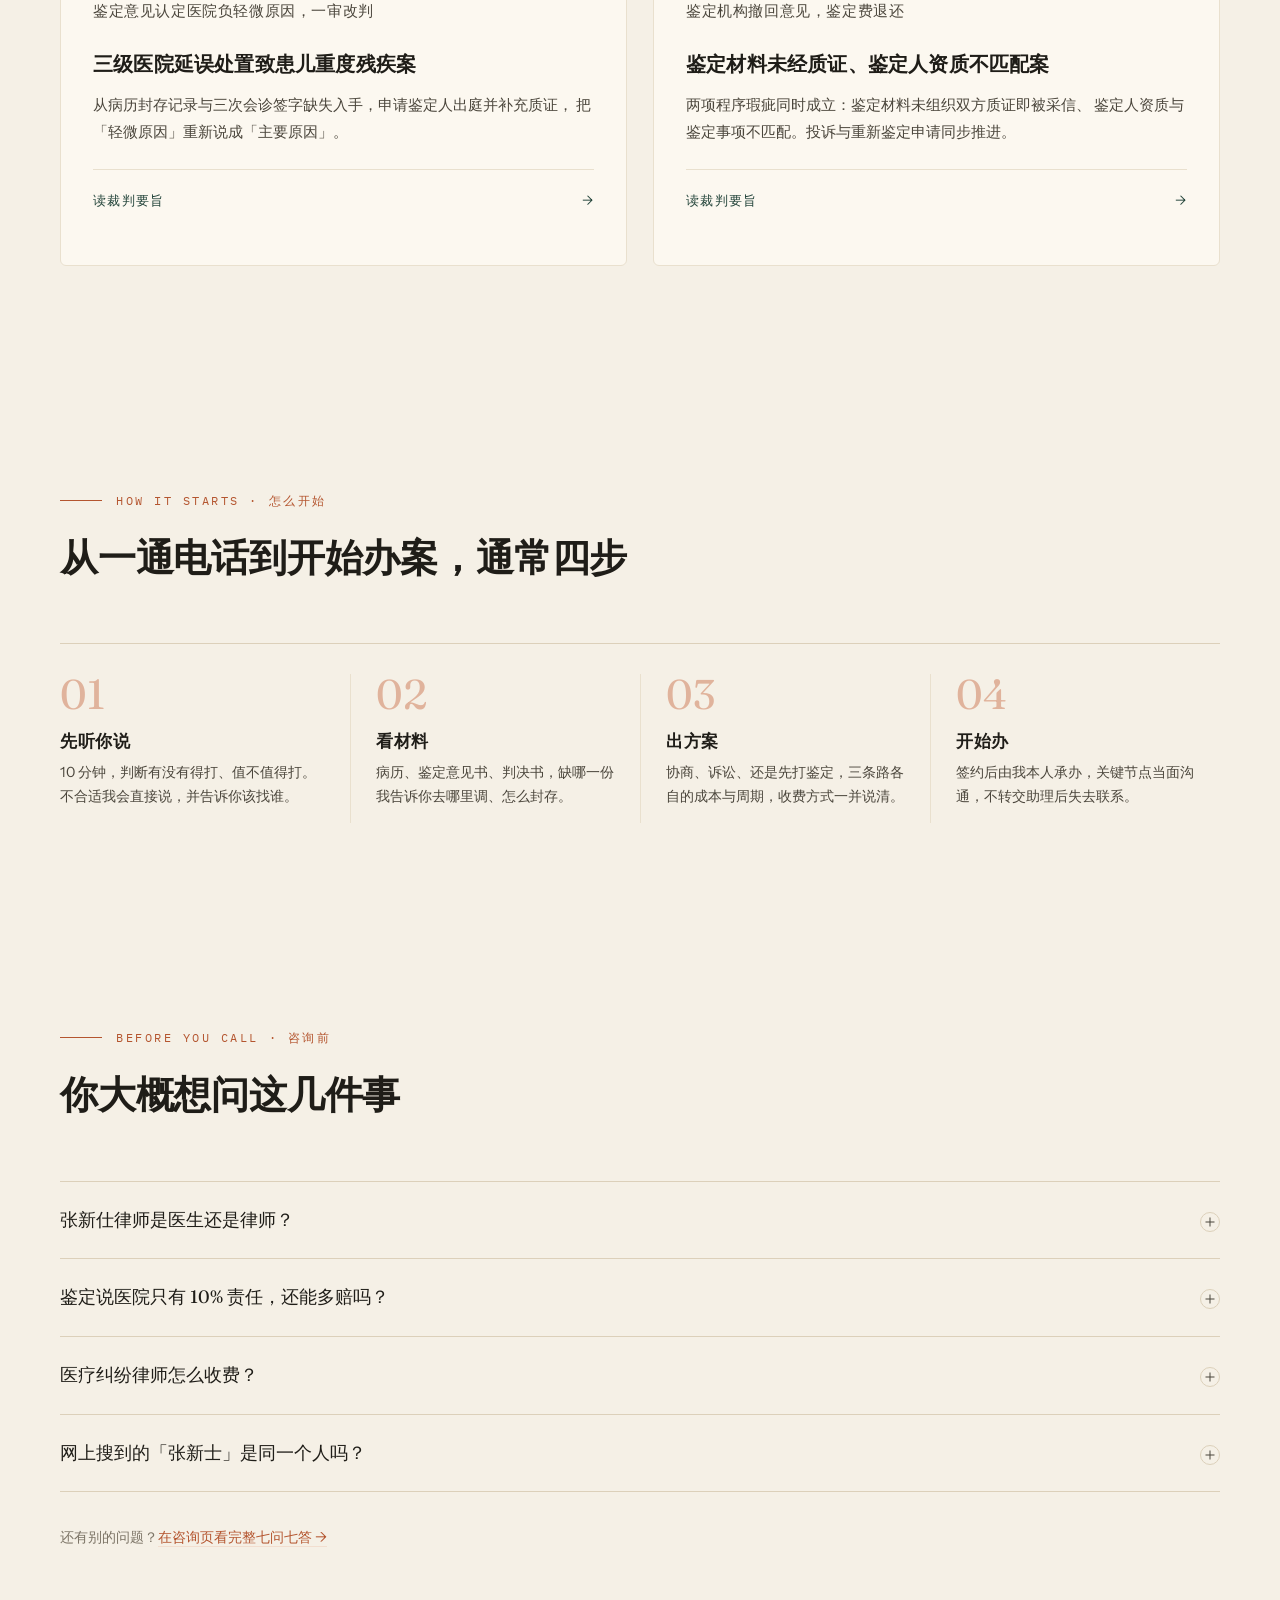
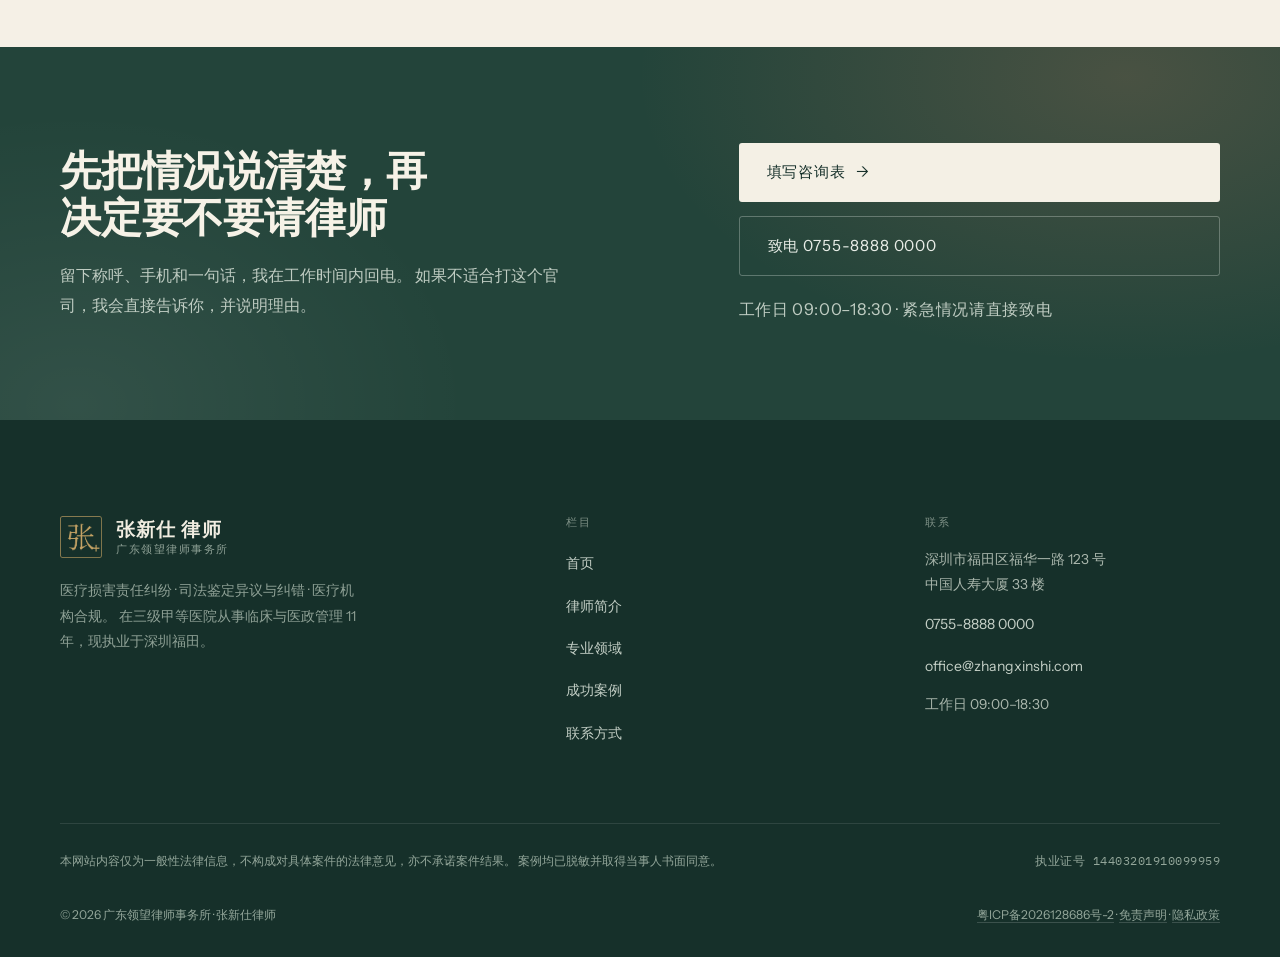
==== commit 5cdc5119: "修复 body 顶部多出的 "/" 插入 favicon 时 theme-color 那行被脚本转义成了文本（\<meta\ name\=...）， 浏览器当作文本节点放进 body，撑出一行并显示成" ====
--- a/index.html
+++ b/index.html
@@ -10,7 +10,7 @@
 <meta property="og:title" content="张新仕律师｜做过 11 年医政管理的医疗律师">
 <meta property="og:description" content="在三级甲等医院做过 11 年医政管理的律师，来代理你的医疗纠纷。">
 <meta property="og:url" content="https://zhangxinshi.com/">
-\<meta\ name\=\"theme\-color\"\ content\=\"\#0F231D\"\>
+<meta name="theme-color" content="#0F231D">
 <link rel="icon" href="/favicon.ico" sizes="any">
 <link rel="icon" type="image/svg+xml" href="/favicon.svg">
 <link rel="icon" type="image/png" sizes="32x32" href="/favicon-32x32.png">
